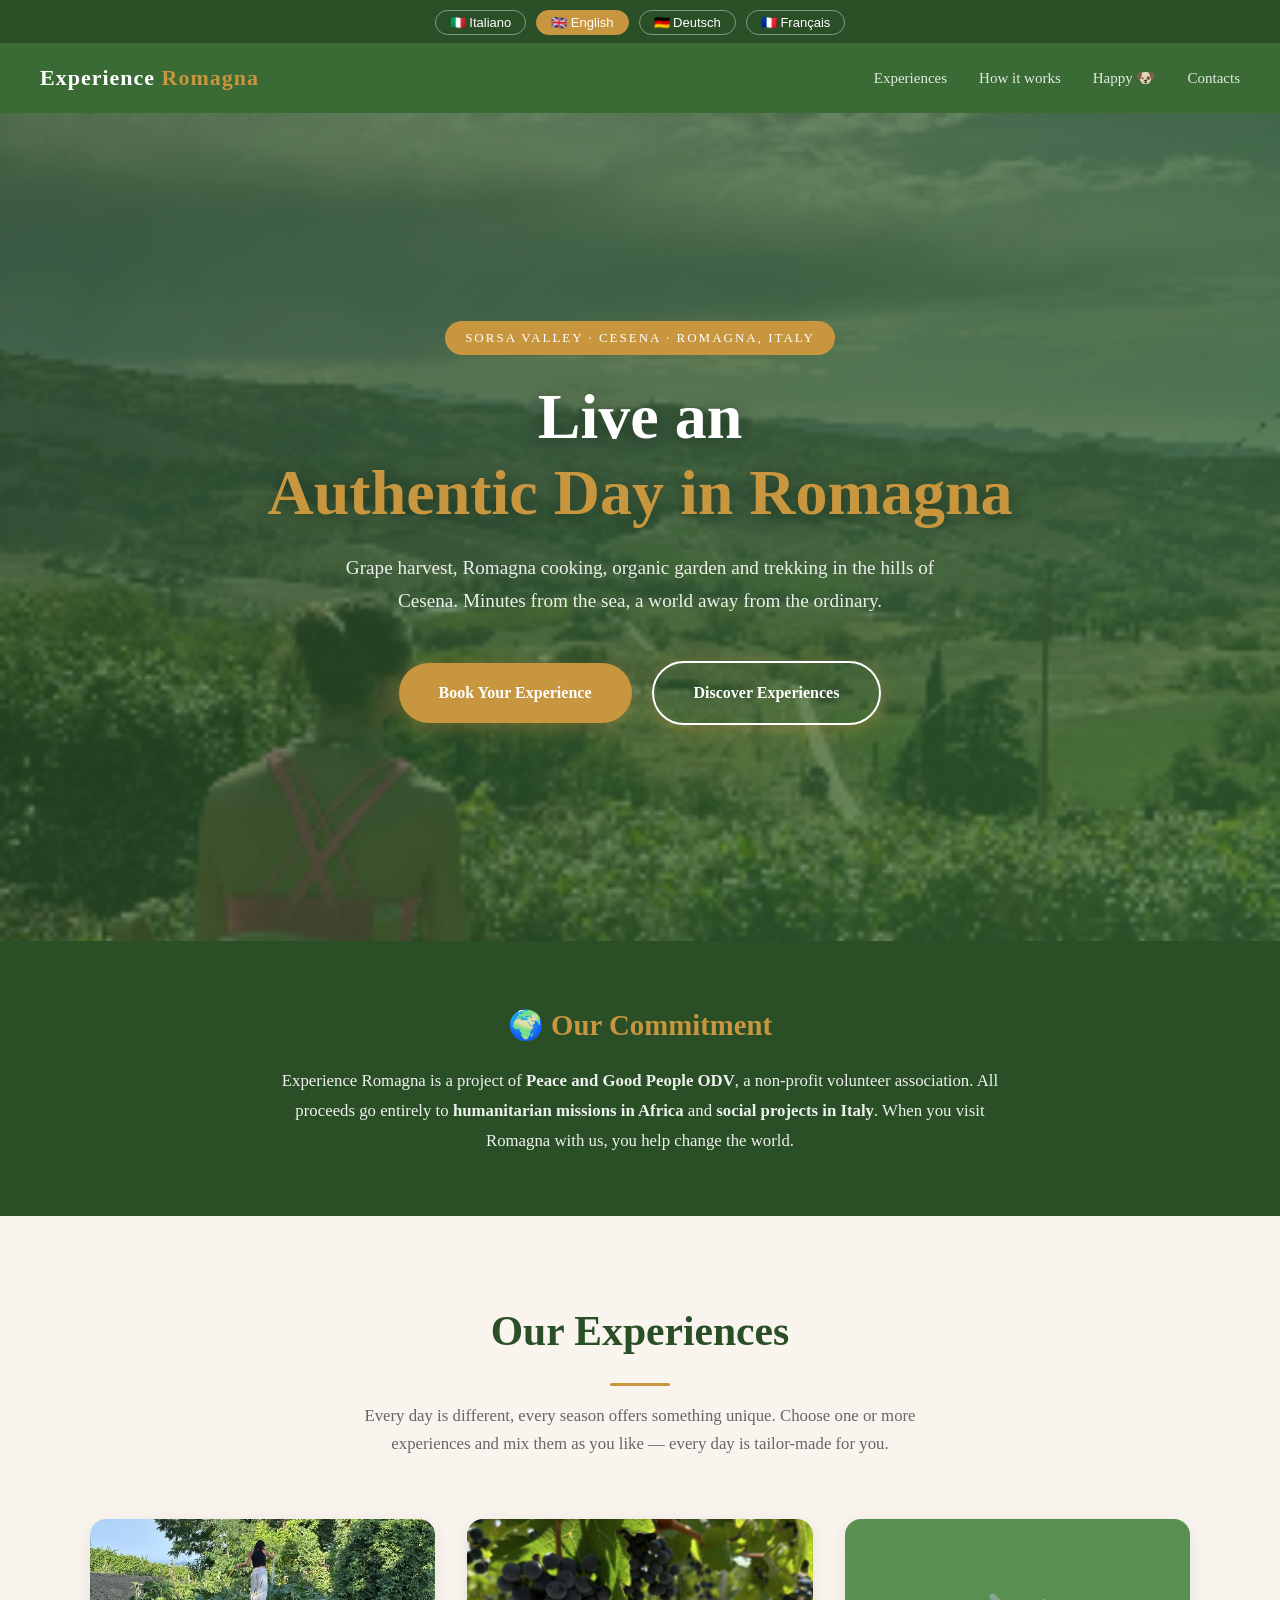
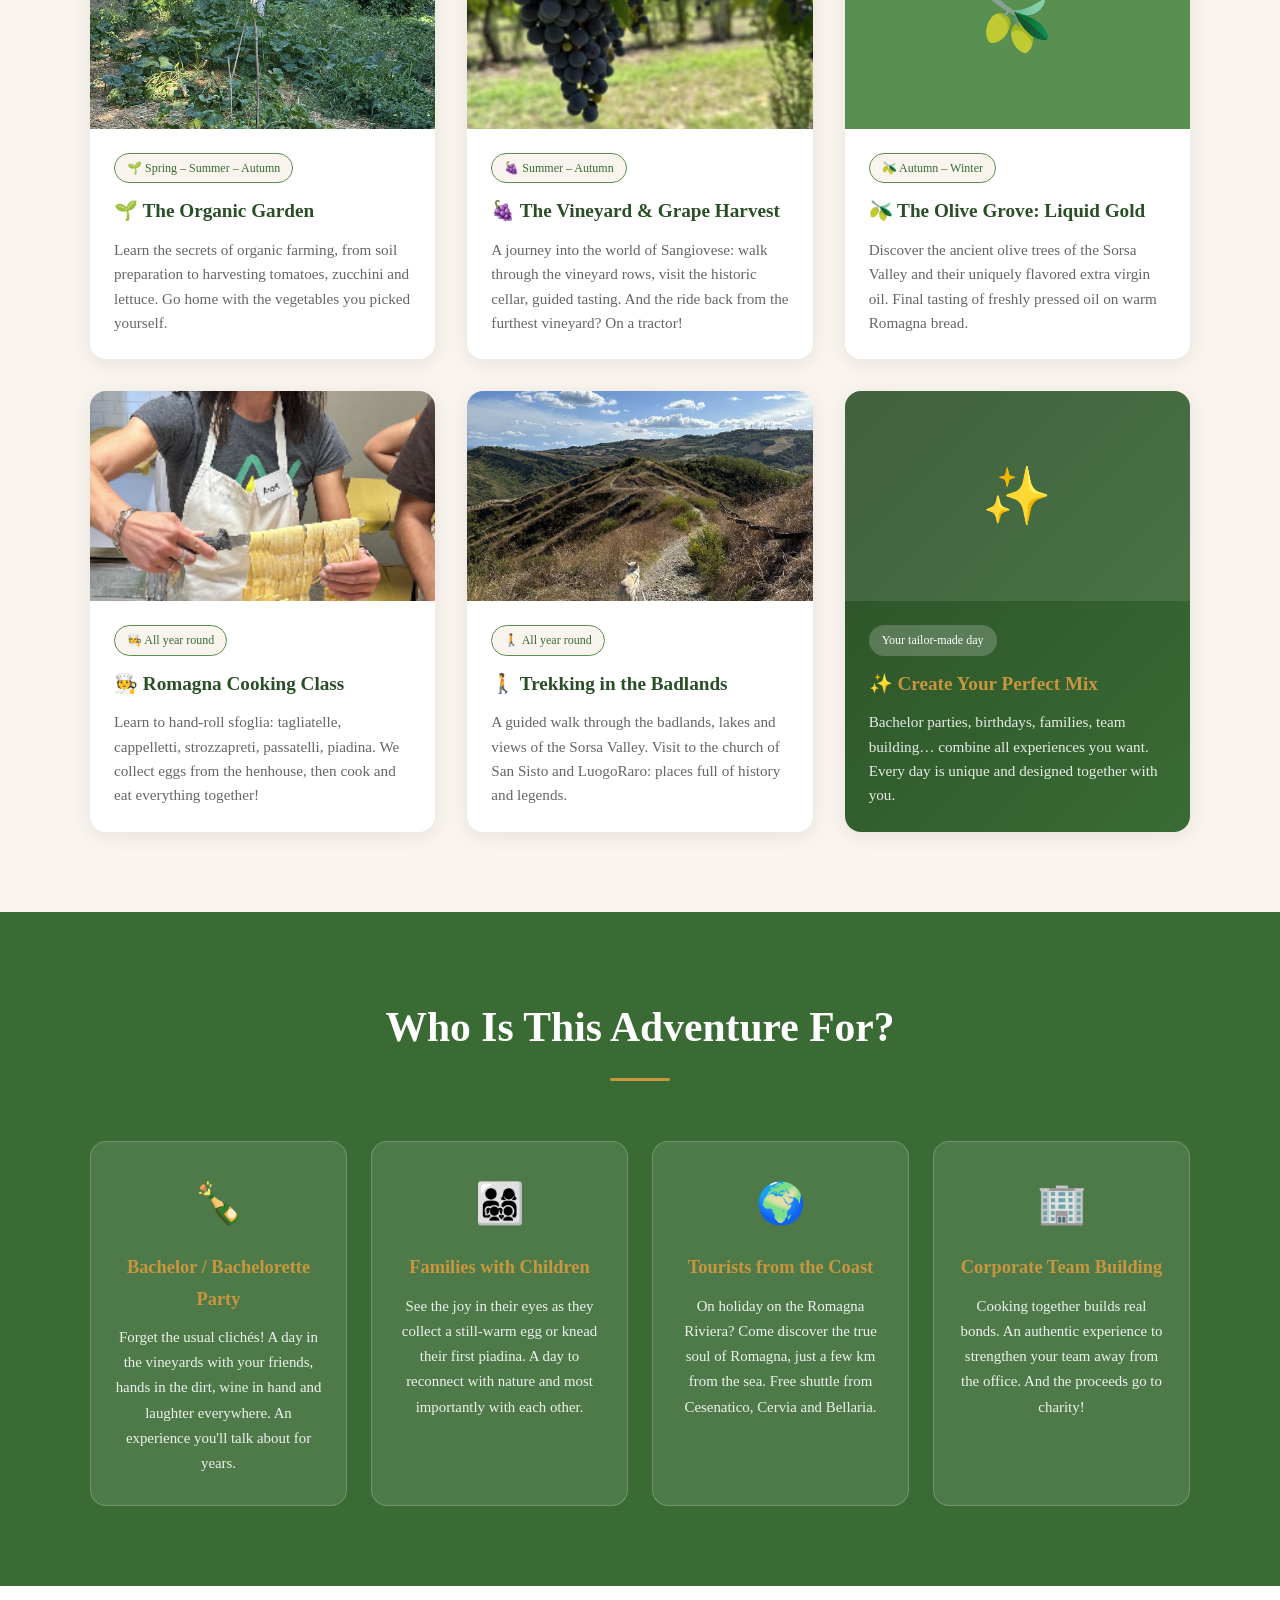
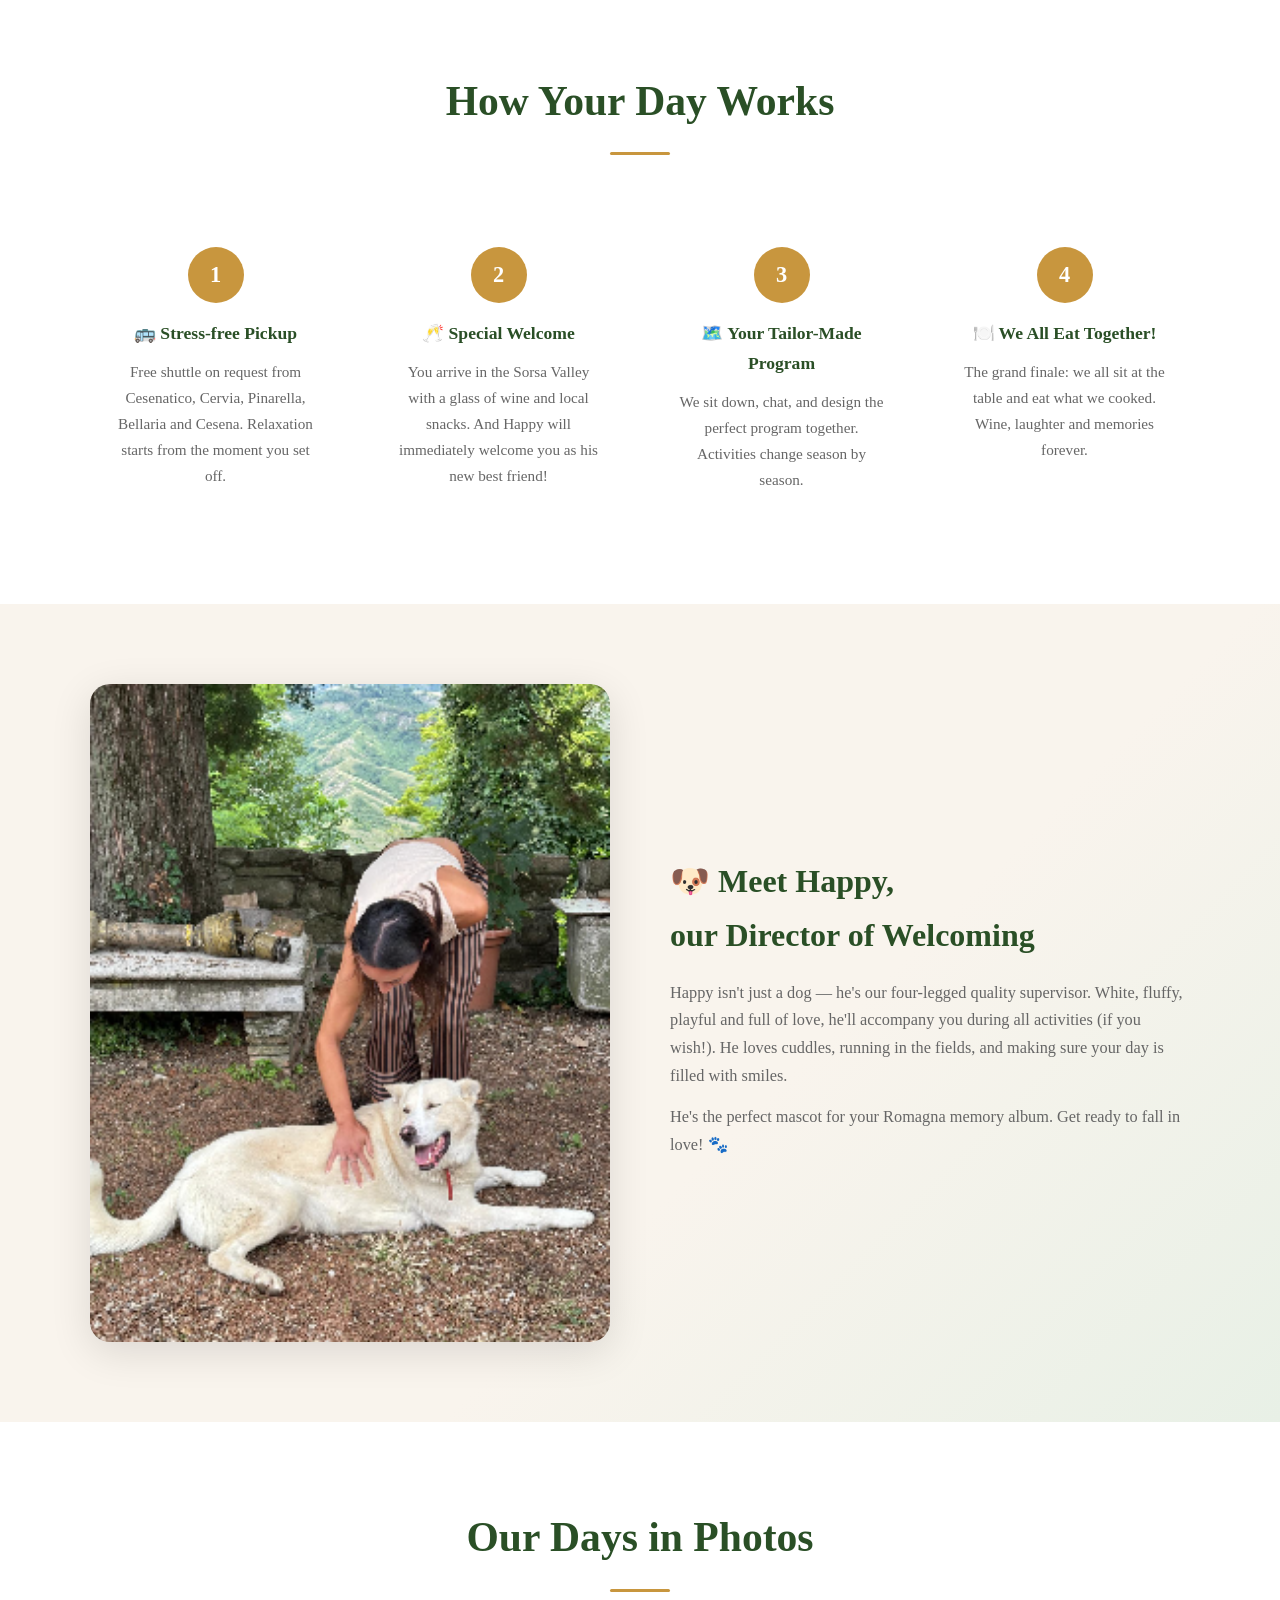
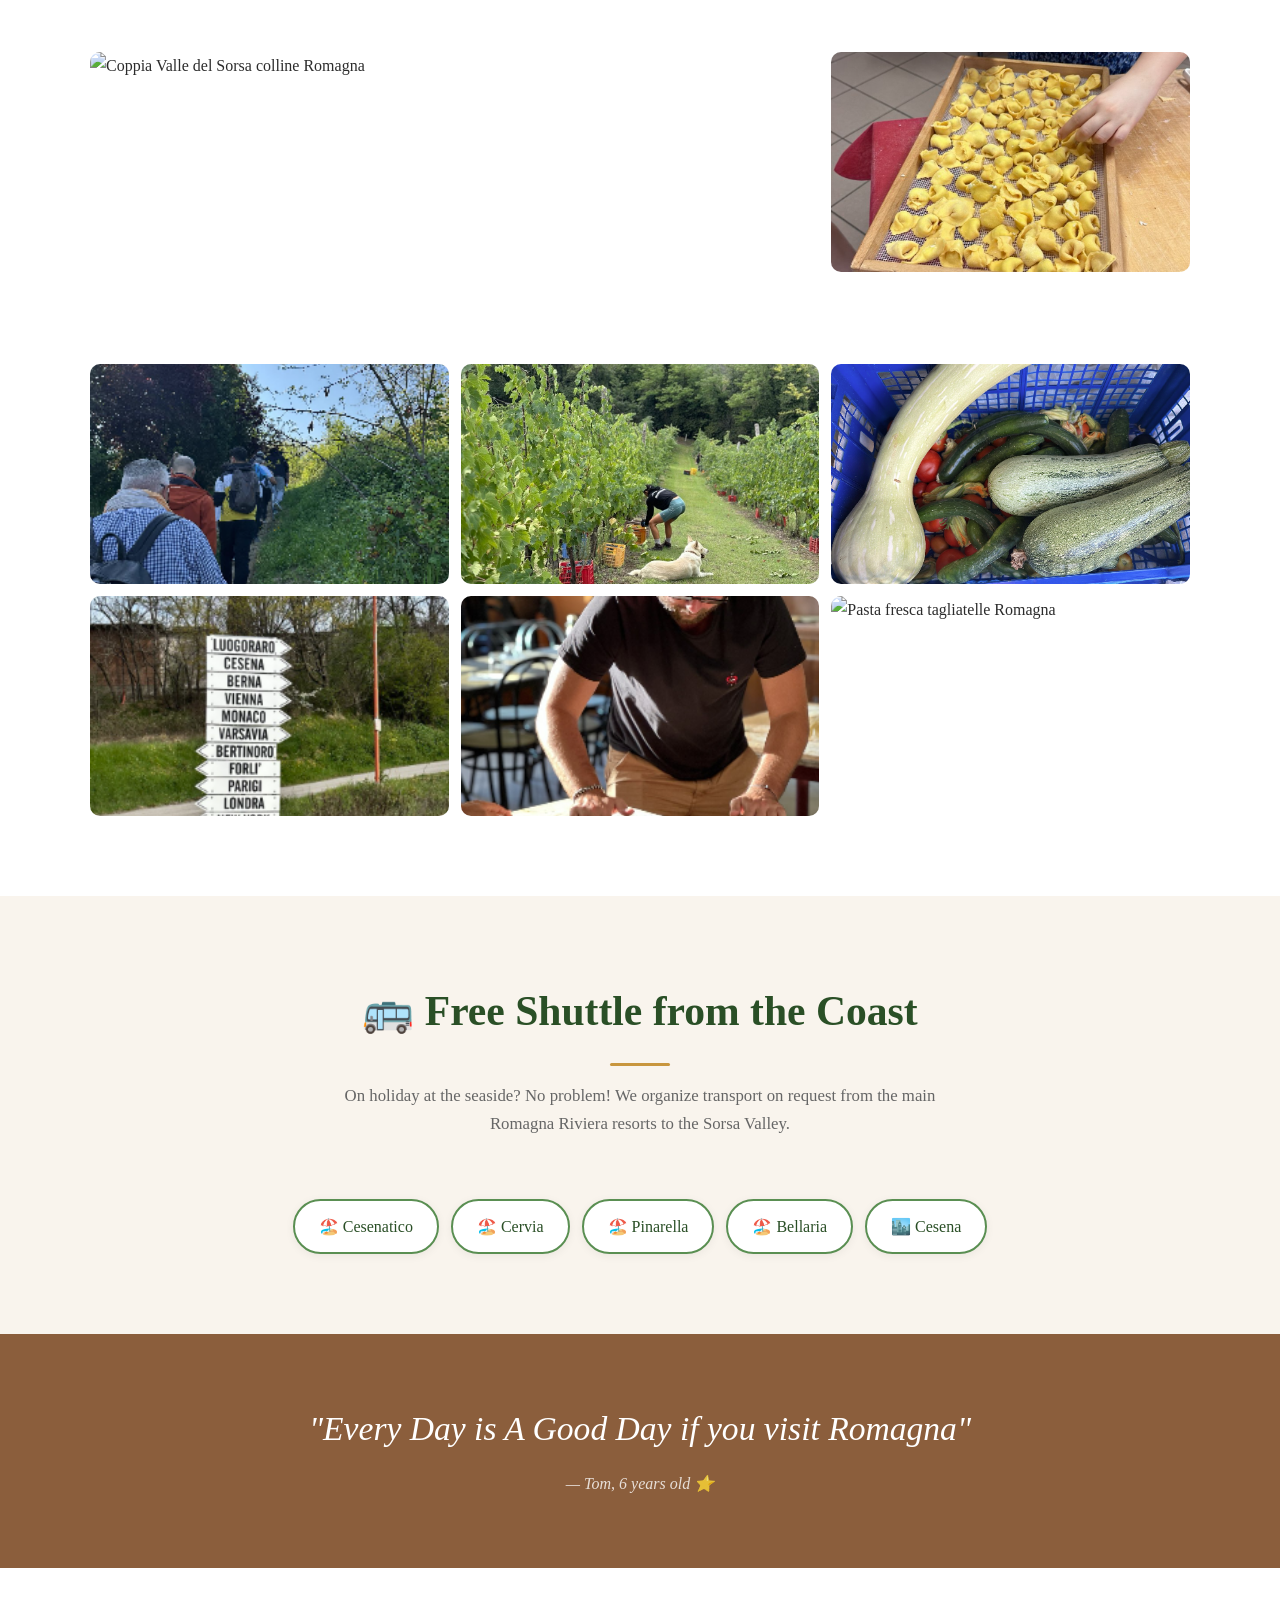
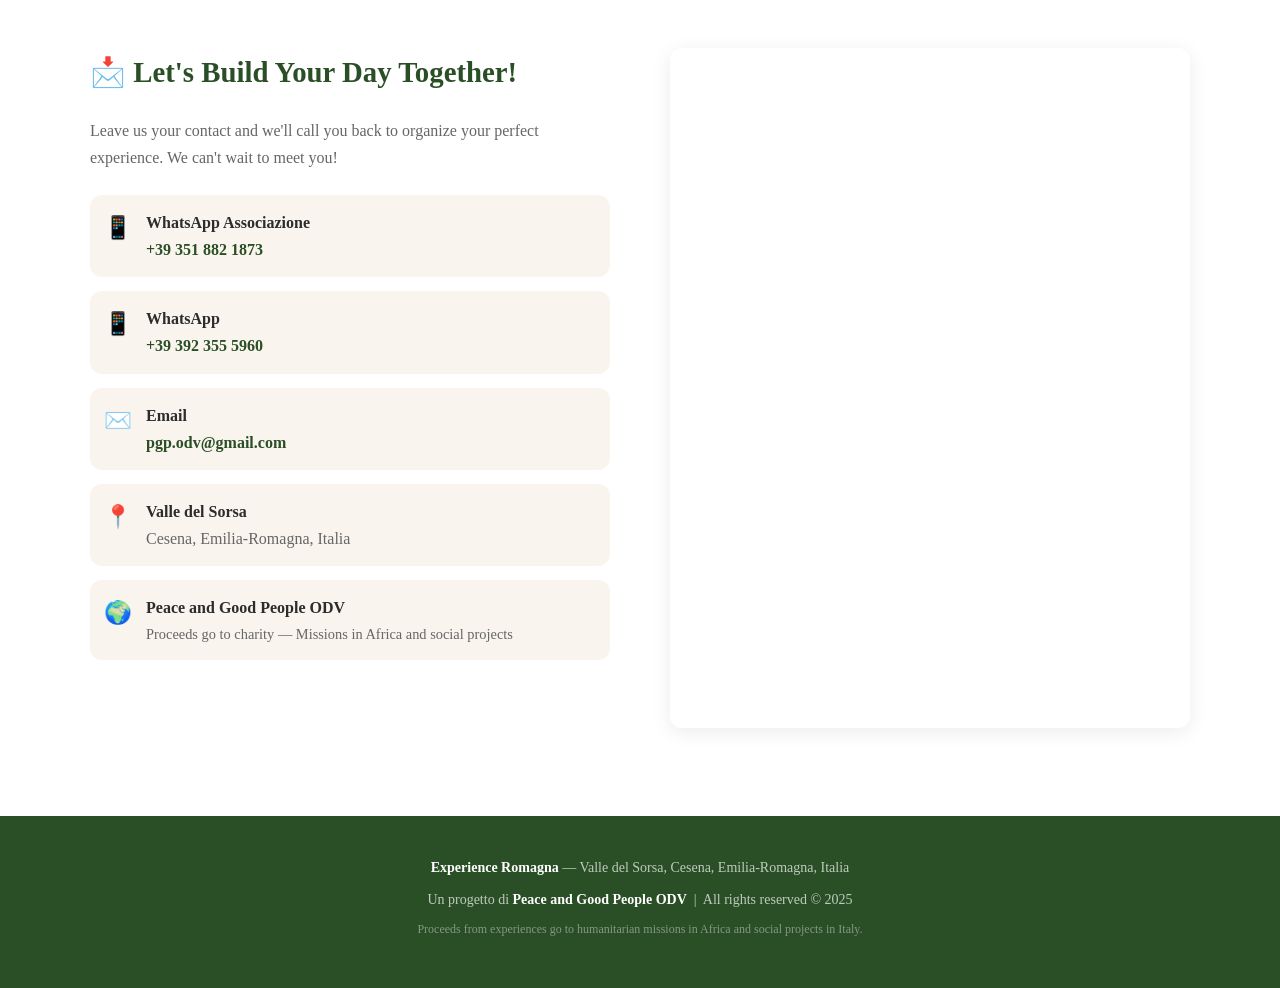
==== index.html @ c6648b40 "Create index.html" ====
<!DOCTYPE html>
<html lang="it">
<head>
<meta charset="UTF-8">
<meta name="viewport" content="width=device-width, initial-scale=1.0">
<title>Experience Romagna – Esperienze Autentiche nella Valle del Sorsa, Cesena</title>
<meta name="description" content="Vivi un giorno autentico in Romagna: vendemmia, orto biologico, cucina tradizionale, trekking e olio d'oliva nella Valle del Sorsa. A due passi dal mare. Progetto benefico Peace and Good People ODV.">
<meta name="keywords" content="esperienze Romagna, agriturismo Cesena, cooking class Romagna, vendemmia Romagna, trekking Valle del Sorsa, cosa fare Romagna, turismo rurale Cesenatico, tagliatelle fatte a mano, olio extravergine Romagna, rural experiences Italy, Romagna countryside, cosa fare vicino Cesenatico">
<meta name="author" content="Experience Romagna – Peace and Good People ODV">
<meta name="robots" content="index, follow">
<link rel="canonical" href="https://www.experienceromagna.com/">
<meta property="og:title" content="Experience Romagna – Vivi un Giorno Autentico in Romagna">
<meta property="og:description" content="Vendemmia, cucina, orto biologico e trekking nella Valle del Sorsa. Un progetto benefico a due passi dal mare di Romagna.">
<meta property="og:type" content="website">
<meta property="og:url" content="https://www.experienceromagna.com/">
<meta property="og:image" content="https://www.experienceromagna.com/images/hero-colline.png">
<meta property="og:locale" content="it_IT">
<meta property="og:locale:alternate" content="en_GB">
<meta property="og:locale:alternate" content="de_DE">
<meta property="og:locale:alternate" content="fr_FR">
<link rel="alternate" hreflang="it" href="https://www.experienceromagna.com/">
<link rel="alternate" hreflang="en" href="https://www.experienceromagna.com/?lang=en">
<link rel="alternate" hreflang="de" href="https://www.experienceromagna.com/?lang=de">
<link rel="alternate" hreflang="fr" href="https://www.experienceromagna.com/?lang=fr">
<link rel="alternate" hreflang="x-default" href="https://www.experienceromagna.com/">
<script type="application/ld+json">
{
  "@context": "https://schema.org",
  "@type": "TouristAttraction",
  "name": "Experience Romagna",
  "description": "Esperienze rurali autentiche nella Valle del Sorsa: vendemmia, cucina romagnola, orto biologico, trekking e molto altro.",
  "url": "https://www.experienceromagna.com",
  "telephone": "+393518821873",
  "email": "pgp.odv@gmail.com",
  "address": {
    "@type": "PostalAddress",
    "addressLocality": "Valle del Sorsa",
    "addressRegion": "Emilia-Romagna",
    "addressCountry": "IT"
  },
  "priceRange": "€€",
  "image": "https://www.experienceromagna.com/images/hero-colline.png"
}
</script>
<style>
:root {
  --green: #3a6b35;
  --green-light: #5a8f52;
  --green-dark: #2a4f26;
  --earth: #8b5e3c;
  --cream: #f9f4ed;
  --white: #ffffff;
  --text: #2c2c2c;
  --text-light: #666;
  --gold: #c8963e;
}
* { margin: 0; padding: 0; box-sizing: border-box; }
html { scroll-behavior: smooth; }
body { font-family: Georgia, serif; color: var(--text); background: var(--cream); line-height: 1.7; }

/* LANG BAR */
.lang-bar { background: var(--green-dark); text-align: center; padding: 8px; position: sticky; top: 0; z-index: 1000; }
.lang-bar button { background: none; border: 1px solid rgba(255,255,255,0.4); color: white; padding: 4px 14px; margin: 0 3px; border-radius: 20px; cursor: pointer; font-size: 13px; transition: all 0.2s; }
.lang-bar button.active, .lang-bar button:hover { background: var(--gold); border-color: var(--gold); }

/* NAV */
nav { background: var(--green); padding: 16px 40px; display: flex; justify-content: space-between; align-items: center; box-shadow: 0 2px 10px rgba(0,0,0,0.2); }
.nav-logo { color: white; font-size: 22px; font-weight: bold; text-decoration: none; letter-spacing: 1px; }
.nav-logo span { color: var(--gold); }
.nav-links a { color: rgba(255,255,255,0.85); text-decoration: none; margin-left: 28px; font-size: 15px; transition: color 0.2s; }
.nav-links a:hover { color: var(--gold); }

/* HERO */
.hero { min-height: 92vh; background: linear-gradient(135deg, var(--green-dark), var(--green)); display: flex; align-items: center; justify-content: center; text-align: center; padding: 60px 20px; position: relative; overflow: hidden; }
.hero-bg { position: absolute; inset: 0; background-image: url('images/hero-colline.png'); background-size: cover; background-position: center; opacity: 0.3; }
.hero-content { position: relative; z-index: 1; max-width: 800px; }
.hero-badge { display: inline-block; background: var(--gold); color: white; padding: 6px 20px; border-radius: 30px; font-size: 13px; letter-spacing: 2px; text-transform: uppercase; margin-bottom: 24px; }
.hero h1 { font-size: clamp(2.4rem, 6vw, 4rem); color: white; line-height: 1.2; margin-bottom: 20px; text-shadow: 0 2px 20px rgba(0,0,0,0.4); }
.hero h1 em { color: var(--gold); font-style: normal; }
.hero p { font-size: clamp(1rem, 2.5vw, 1.2rem); color: rgba(255,255,255,0.9); margin-bottom: 36px; max-width: 620px; margin-left: auto; margin-right: auto; }
.btn { display: inline-block; background: var(--gold); color: white; padding: 16px 40px; border-radius: 50px; text-decoration: none; font-size: 16px; font-weight: bold; transition: all 0.3s; box-shadow: 0 4px 20px rgba(200,150,62,0.4); margin: 8px; cursor: pointer; border: none; }
.btn:hover { background: var(--earth); transform: translateY(-2px); }
.btn-outline { background: transparent; border: 2px solid white; color: white; }
.btn-outline:hover { background: white; color: var(--green-dark); }

/* SECTIONS */
section { padding: 80px 20px; }
.container { max-width: 1100px; margin: 0 auto; }
.section-title { text-align: center; margin-bottom: 60px; }
.section-title h2 { font-size: clamp(1.8rem, 4vw, 2.6rem); color: var(--green-dark); margin-bottom: 12px; }
.section-title p { font-size: 1.05rem; color: var(--text-light); max-width: 600px; margin: 0 auto; }
.divider { width: 60px; height: 3px; background: var(--gold); margin: 16px auto; border-radius: 3px; }

/* MISSION */
.mission { background: var(--green-dark); color: white; text-align: center; padding: 60px 20px; }
.mission h2 { font-size: 1.8rem; margin-bottom: 16px; color: var(--gold); }
.mission p { max-width: 720px; margin: 0 auto; font-size: 1.05rem; opacity: 0.92; line-height: 1.8; }

/* EXPERIENCE CARDS */
.experiences-grid { display: grid; grid-template-columns: repeat(auto-fit, minmax(300px, 1fr)); gap: 32px; }
.exp-card { background: white; border-radius: 16px; overflow: hidden; box-shadow: 0 4px 20px rgba(0,0,0,0.08); transition: transform 0.3s, box-shadow 0.3s; }
.exp-card:hover { transform: translateY(-6px); box-shadow: 0 12px 35px rgba(0,0,0,0.15); }
.exp-card-img { height: 210px; overflow: hidden; display: flex; align-items: center; justify-content: center; background: var(--green-light); font-size: 3rem; }
.exp-card-img img { width: 100%; height: 100%; object-fit: cover; }
.exp-card-body { padding: 24px; }
.exp-card-body h3 { font-size: 1.2rem; color: var(--green-dark); margin-bottom: 10px; }
.exp-card-body p { color: var(--text-light); font-size: 0.95rem; line-height: 1.6; }
.exp-tag { display: inline-block; background: var(--cream); color: var(--green); padding: 4px 12px; border-radius: 20px; font-size: 12px; margin-bottom: 12px; border: 1px solid var(--green-light); }

/* STEPS */
.steps { background: white; }
.steps-grid { display: grid; grid-template-columns: repeat(auto-fit, minmax(220px, 1fr)); gap: 32px; }
.step { text-align: center; padding: 32px 20px; }
.step-number { width: 56px; height: 56px; background: var(--gold); color: white; border-radius: 50%; display: flex; align-items: center; justify-content: center; font-size: 1.4rem; font-weight: bold; margin: 0 auto 16px; }
.step h3 { font-size: 1.1rem; color: var(--green-dark); margin-bottom: 10px; }
.step p { color: var(--text-light); font-size: 0.95rem; }

/* HAPPY */
.happy-section { background: linear-gradient(135deg, var(--cream) 60%, #e8f0e6); }
.happy-inner { display: grid; grid-template-columns: 1fr 1fr; gap: 60px; align-items: center; }
.happy-inner img { border-radius: 20px; width: 100%; box-shadow: 0 10px 40px rgba(0,0,0,0.12); }
.happy-text h2 { font-size: 2rem; color: var(--green-dark); margin-bottom: 16px; }
.happy-text p { color: var(--text-light); margin-bottom: 14px; font-size: 1.02rem; }

/* GALLERY */
.gallery-grid { display: grid; grid-template-columns: repeat(3, 1fr); gap: 12px; }
.gallery-grid img { width: 100%; height: 220px; object-fit: cover; border-radius: 10px; transition: transform 0.3s; cursor: pointer; }
.gallery-grid img:hover { transform: scale(1.03); }
.gallery-grid img:first-child { grid-column: span 2; height: 300px; }

/* TARGETS */
.targets { background: var(--green); color: white; }
.targets .section-title h2 { color: white; }
.targets .section-title p { color: rgba(255,255,255,0.8); }
.targets-grid { display: grid; grid-template-columns: repeat(auto-fit, minmax(240px, 1fr)); gap: 24px; }
.target-card { background: rgba(255,255,255,0.1); border: 1px solid rgba(255,255,255,0.2); border-radius: 16px; padding: 28px 22px; text-align: center; transition: background 0.3s; }
.target-card:hover { background: rgba(255,255,255,0.18); }
.target-card .icon { font-size: 2.5rem; margin-bottom: 14px; }
.target-card h3 { font-size: 1.15rem; margin-bottom: 10px; color: var(--gold); }
.target-card p { font-size: 0.93rem; opacity: 0.9; }

/* TRANSPORT */
.transport { background: var(--cream); text-align: center; }
.transport-badges { display: flex; flex-wrap: wrap; justify-content: center; gap: 12px; margin-top: 20px; }
.transport-badge { display: inline-flex; align-items: center; gap: 10px; background: white; border: 2px solid var(--green-light); border-radius: 50px; padding: 12px 24px; font-size: 1rem; color: var(--green-dark); box-shadow: 0 2px 10px rgba(0,0,0,0.06); }

/* QUOTE */
.quote-section { background: var(--earth); color: white; text-align: center; padding: 70px 20px; }
.quote-section blockquote { font-size: clamp(1.4rem, 3vw, 2.1rem); font-style: italic; max-width: 700px; margin: 0 auto 16px; line-height: 1.5; }
.quote-section cite { opacity: 0.8; font-size: 1rem; }

/* CONTACT */
.contact { background: white; }
.contact-grid { display: grid; grid-template-columns: 1fr 1fr; gap: 60px; align-items: start; }
.contact-info h2 { font-size: 1.8rem; color: var(--green-dark); margin-bottom: 20px; }
.contact-info p { color: var(--text-light); margin-bottom: 24px; }
.contact-item { display: flex; align-items: flex-start; gap: 14px; margin-bottom: 14px; padding: 14px; background: var(--cream); border-radius: 12px; }
.contact-item .icon { font-size: 1.4rem; flex-shrink: 0; }
.contact-item a { color: var(--green-dark); text-decoration: none; font-weight: bold; }
.contact-item a:hover { color: var(--gold); }
.form-wrapper iframe { width: 100%; min-height: 680px; border: none; border-radius: 12px; box-shadow: 0 4px 20px rgba(0,0,0,0.08); }

/* FOOTER */
footer { background: var(--green-dark); color: rgba(255,255,255,0.7); text-align: center; padding: 40px 20px; font-size: 14px; }
footer a { color: var(--gold); text-decoration: none; }
footer strong { color: white; }
footer p { margin-bottom: 8px; }

/* LANG */
[data-lang] { display: none; }
[data-lang].active { display: block; }
.il { display: none; }
.il.active { display: inline; }

/* RESPONSIVE */
@media (max-width: 768px) {
  nav { padding: 14px 20px; }
  .nav-links { display: none; }
  .happy-inner { grid-template-columns: 1fr; }
  .contact-grid { grid-template-columns: 1fr; }
  .gallery-grid { grid-template-columns: 1fr 1fr; }
  .gallery-grid img:first-child { grid-column: span 2; }
}
@media (max-width: 480px) {
  .gallery-grid { grid-template-columns: 1fr; }
  .gallery-grid img:first-child { grid-column: span 1; height: 220px; }
}
</style>
</head>
<body>

<!-- LANGUAGE BAR -->
<div class="lang-bar">
  <button onclick="setLang('it')" id="btn-it" class="active">🇮🇹 Italiano</button>
  <button onclick="setLang('en')" id="btn-en">🇬🇧 English</button>
  <button onclick="setLang('de')" id="btn-de">🇩🇪 Deutsch</button>
  <button onclick="setLang('fr')" id="btn-fr">🇫🇷 Français</button>
</div>

<!-- NAV -->
<nav>
  <a href="#" class="nav-logo">Experience <span>Romagna</span></a>
  <div class="nav-links" id="navlinks">
    <a href="#esperienze">Esperienze</a>
    <a href="#come-funziona">Come funziona</a>
    <a href="#happy">Happy 🐶</a>
    <a href="#contatti">Contatti</a>
  </div>
</nav>

<!-- HERO -->
<section class="hero">
  <div class="hero-bg"></div>
  <div class="hero-content">
    <div class="hero-badge">
      <span class="il active" data-li="it">Valle del Sorsa · Cesena · Romagna</span>
      <span class="il" data-li="en">Sorsa Valley · Cesena · Romagna, Italy</span>
      <span class="il" data-li="de">Sorsa-Tal · Cesena · Romagna, Italien</span>
      <span class="il" data-li="fr">Vallée du Sorsa · Cesena · Romagne, Italie</span>
    </div>
    <h1 data-lang="it" class="active">Vivi un Giorno<br><em>Autentico in Romagna</em></h1>
    <h1 data-lang="en">Live an<br><em>Authentic Day in Romagna</em></h1>
    <h1 data-lang="de">Erlebe einen<br><em>Authentischen Tag in der Romagna</em></h1>
    <h1 data-lang="fr">Vivez une<br><em>Journée Authentique en Romagne</em></h1>
    <p data-lang="it" class="active">Vendemmia, cucina romagnola, orto biologico e trekking tra le colline di Cesena. A due passi dal mare, a un'esperienza di distanza dal resto del mondo.</p>
    <p data-lang="en">Grape harvest, Romagna cooking, organic garden and trekking in the hills of Cesena. Minutes from the sea, a world away from the ordinary.</p>
    <p data-lang="de">Weinlese, Romagna-Küche, Bio-Garten und Wandern in den Hügeln von Cesena. Minuten vom Meer — eine Welt weit weg vom Alltag.</p>
    <p data-lang="fr">Vendange, cuisine de Romagne, jardin bio et randonnée dans les collines de Cesena. À deux pas de la mer, à une expérience du monde ordinaire.</p>
    <div>
      <a href="#contatti" class="btn" id="cta1">Prenota la tua Esperienza</a>
      <a href="#esperienze" class="btn btn-outline" id="cta2">Scopri le Esperienze</a>
    </div>
  </div>
</section>

<!-- MISSION -->
<div class="mission">
  <h2>🌍 <span class="il active" data-li="it">Il nostro impegno</span><span class="il" data-li="en">Our Commitment</span><span class="il" data-li="de">Unser Engagement</span><span class="il" data-li="fr">Notre Engagement</span></h2>
  <p data-lang="it" class="active">Experience Romagna è un progetto di <strong>Peace and Good People ODV</strong>, un'associazione di volontariato senza scopo di lucro. Il ricavato delle esperienze è interamente destinato a <strong>missioni umanitarie in Africa</strong> e a <strong>progetti sociali in Italia</strong>. Quando visiti la Romagna con noi, contribuisci a cambiare il mondo.</p>
  <p data-lang="en">Experience Romagna is a project of <strong>Peace and Good People ODV</strong>, a non-profit volunteer association. All proceeds go entirely to <strong>humanitarian missions in Africa</strong> and <strong>social projects in Italy</strong>. When you visit Romagna with us, you help change the world.</p>
  <p data-lang="de">Experience Romagna ist ein Projekt von <strong>Peace and Good People ODV</strong>, einem gemeinnützigen Freiwilligenverein. Alle Einnahmen fließen vollständig in <strong>humanitäre Missionen in Afrika</strong> und <strong>soziale Projekte in Italien</strong>. Wenn Sie die Romagna mit uns besuchen, helfen Sie, die Welt zu verändern.</p>
  <p data-lang="fr">Experience Romagna est un projet de <strong>Peace and Good People ODV</strong>, une association bénévole à but non lucratif. Toutes les recettes vont entièrement aux <strong>missions humanitaires en Afrique</strong> et aux <strong>projets sociaux en Italie</strong>. En visitant la Romagne avec nous, vous contribuez à changer le monde.</p>
</div>

<!-- EXPERIENCES -->
<section id="esperienze" style="background: var(--cream);">
  <div class="container">
    <div class="section-title">
      <h2 data-lang="it" class="active">Le Nostre Esperienze</h2>
      <h2 data-lang="en">Our Experiences</h2>
      <h2 data-lang="de">Unsere Erlebnisse</h2>
      <h2 data-lang="fr">Nos Expériences</h2>
      <div class="divider"></div>
      <p data-lang="it" class="active">Ogni giornata è diversa, ogni stagione offre qualcosa di unico. Scegli una o più esperienze e combinale come vuoi — ogni giorno è progettato su misura per te.</p>
      <p data-lang="en">Every day is different, every season offers something unique. Choose one or more experiences and mix them as you like — every day is tailor-made for you.</p>
      <p data-lang="de">Jeder Tag ist anders, jede Jahreszeit bietet etwas Einzigartiges. Wählen Sie ein oder mehrere Erlebnisse und kombinieren Sie sie nach Belieben.</p>
      <p data-lang="fr">Chaque jour est différent, chaque saison offre quelque chose d'unique. Choisissez une ou plusieurs expériences et combinez-les comme vous le souhaitez.</p>
    </div>
    <div class="experiences-grid">

      <article class="exp-card">
        <div class="exp-card-img"><img src="images/orto.png" alt="Orto biologico Valle del Sorsa Romagna" loading="lazy"></div>
        <div class="exp-card-body">
          <span class="exp-tag">🌱 <span class="il active" data-li="it">Primavera – Estate – Autunno</span><span class="il" data-li="en">Spring – Summer – Autumn</span><span class="il" data-li="de">Frühling – Sommer – Herbst</span><span class="il" data-li="fr">Printemps – Été – Automne</span></span>
          <h3 data-lang="it" class="active">🌱 L'Orto Biologico</h3>
          <h3 data-lang="en">🌱 The Organic Garden</h3>
          <h3 data-lang="de">🌱 Der Bio-Garten</h3>
          <h3 data-lang="fr">🌱 Le Jardin Biologique</h3>
          <p data-lang="it" class="active">Impara i segreti della coltivazione biologica, dalla preparazione del terreno alla raccolta di pomodori, zucchine e lattuga. Torni a casa con le verdure che hai raccolto tu stesso.</p>
          <p data-lang="en">Learn the secrets of organic farming, from soil preparation to harvesting tomatoes, zucchini and lettuce. Go home with the vegetables you picked yourself.</p>
          <p data-lang="de">Lernen Sie die Geheimnisse des Bio-Anbaus — von der Bodenvorbereitung bis zur Ernte von Tomaten, Zucchini und Salat. Gehen Sie mit dem selbst gepflückten Gemüse nach Hause.</p>
          <p data-lang="fr">Apprenez les secrets de l'agriculture biologique, de la préparation du sol à la récolte des tomates, courgettes et laitue. Rentrez avec les légumes que vous avez cueillis vous-même.</p>
        </div>
      </article>

      <article class="exp-card">
        <div class="exp-card-img"><img src="images/vigneto.png" alt="Vendemmia vigneto Sangiovese Romagna" loading="lazy"></div>
        <div class="exp-card-body">
          <span class="exp-tag">🍇 <span class="il active" data-li="it">Estate – Autunno</span><span class="il" data-li="en">Summer – Autumn</span><span class="il" data-li="de">Sommer – Herbst</span><span class="il" data-li="fr">Été – Automne</span></span>
          <h3 data-lang="it" class="active">🍇 Il Vigneto e la Vendemmia</h3>
          <h3 data-lang="en">🍇 The Vineyard & Grape Harvest</h3>
          <h3 data-lang="de">🍇 Weinberg & Weinlese</h3>
          <h3 data-lang="fr">🍇 Le Vignoble et les Vendanges</h3>
          <p data-lang="it" class="active">Un viaggio nel mondo del Sangiovese: passeggiata tra i filari, visita alla cantina storica, degustazione guidata. E il ritorno dal vigneto più lontano? In trattore!</p>
          <p data-lang="en">A journey into the world of Sangiovese: walk through the vineyard rows, visit the historic cellar, guided tasting. And the ride back from the furthest vineyard? On a tractor!</p>
          <p data-lang="de">Eine Reise in die Welt des Sangiovese: Spaziergang durch die Weinreihen, Besuch des historischen Kellers, Weinverkostung. Und die Rückfahrt? Mit dem Traktor!</p>
          <p data-lang="fr">Un voyage dans le monde du Sangiovese : balade entre les vignes, visite de la cave, dégustation guidée. Et le retour du vignoble le plus éloigné ? En tracteur !</p>
        </div>
      </article>

      <article class="exp-card">
        <div class="exp-card-img" style="font-size:3.5rem;">🫒</div>
        <div class="exp-card-body">
          <span class="exp-tag">🫒 <span class="il active" data-li="it">Autunno – Inverno</span><span class="il" data-li="en">Autumn – Winter</span><span class="il" data-li="de">Herbst – Winter</span><span class="il" data-li="fr">Automne – Hiver</span></span>
          <h3 data-lang="it" class="active">🫒 L'Oliveto: l'Oro Liquido</h3>
          <h3 data-lang="en">🫒 The Olive Grove: Liquid Gold</h3>
          <h3 data-lang="de">🫒 Der Olivenhain: Flüssiges Gold</h3>
          <h3 data-lang="fr">🫒 L'Oliveraie : l'Or Liquide</h3>
          <p data-lang="it" class="active">Scopri gli ulivi secolari della Valle del Sorsa e il loro extravergine dal sapore unico. Degustazione finale con olio appena franto su pane caldo di Romagna.</p>
          <p data-lang="en">Discover the ancient olive trees of the Sorsa Valley and their uniquely flavored extra virgin oil. Final tasting of freshly pressed oil on warm Romagna bread.</p>
          <p data-lang="de">Entdecken Sie die alten Olivenbäume des Sorsa-Tals und ihr einzigartiges natives Olivenöl extra. Abschließende Verkostung auf warmem Romagna-Brot.</p>
          <p data-lang="fr">Découvrez les oliviers anciens de la Vallée du Sorsa et leur huile d'olive extra vierge au goût unique. Dégustation finale sur du pain chaud de Romagne.</p>
        </div>
      </article>

      <article class="exp-card">
        <div class="exp-card-img"><img src="images/cucina.png" alt="Cooking class pasta fresca tagliatelle cappelletti Romagna" loading="lazy"></div>
        <div class="exp-card-body">
          <span class="exp-tag">🧑‍🍳 <span class="il active" data-li="it">Tutto l'anno</span><span class="il" data-li="en">All year round</span><span class="il" data-li="de">Ganzjährig</span><span class="il" data-li="fr">Toute l'année</span></span>
          <h3 data-lang="it" class="active">🧑‍🍳 La Cucina Romagnola</h3>
          <h3 data-lang="en">🧑‍🍳 Romagna Cooking Class</h3>
          <h3 data-lang="de">🧑‍🍳 Romagna Kochkurs</h3>
          <h3 data-lang="fr">🧑‍🍳 Cours de Cuisine Romagnole</h3>
          <p data-lang="it" class="active">Impara a tirare la sfoglia a mano: tagliatelle, cappelletti, strozzapreti, passatelli, piadina e crescioni. Raccogliamo le uova dal pollaio, cuciniamo e mangiamo tutto insieme!</p>
          <p data-lang="en">Learn to hand-roll sfoglia: tagliatelle, cappelletti, strozzapreti, passatelli, piadina. We collect eggs from the henhouse, then cook and eat everything together!</p>
          <p data-lang="de">Lernen Sie, Sfoglia von Hand auszurollen: Tagliatelle, Cappelletti, Strozzapreti, Passatelli, Piadina. Wir sammeln Eier, kochen und essen dann alles zusammen!</p>
          <p data-lang="fr">Apprenez à étaler la sfoglia à la main : tagliatelles, cappelletti, strozzapreti, passatelli, piadina. On collecte les œufs, on cuisine et on mange tout ensemble !</p>
        </div>
      </article>

      <article class="exp-card">
        <div class="exp-card-img"><img src="images/trekking.png" alt="Trekking calanchi Valle del Sorsa Cesena panorama" loading="lazy"></div>
        <div class="exp-card-body">
          <span class="exp-tag">🚶 <span class="il active" data-li="it">Tutto l'anno</span><span class="il" data-li="en">All year round</span><span class="il" data-li="de">Ganzjährig</span><span class="il" data-li="fr">Toute l'année</span></span>
          <h3 data-lang="it" class="active">🚶 Trekking nei Calanchi</h3>
          <h3 data-lang="en">🚶 Trekking in the Badlands</h3>
          <h3 data-lang="de">🚶 Wandern in den Calanchi</h3>
          <h3 data-lang="fr">🚶 Randonnée dans les Calanchi</h3>
          <p data-lang="it" class="active">Una passeggiata guidata tra i calanchi, i laghi e i panorami della Valle del Sorsa. Visita alla chiesa di San Sisto e a LuogoRaro: luoghi carichi di storia e leggende.</p>
          <p data-lang="en">A guided walk through the badlands, lakes and views of the Sorsa Valley. Visit to the church of San Sisto and LuogoRaro: places full of history and legends.</p>
          <p data-lang="de">Ein geführter Spaziergang durch die Calanchi, Seen und Aussichten des Sorsa-Tals. Besuch der Kirche San Sisto und LuogoRaro: Orte voller Geschichte und Legenden.</p>
          <p data-lang="fr">Une promenade guidée à travers les calanchi, lacs et panoramas de la Vallée du Sorsa. Visite de l'église San Sisto et de LuogoRaro : lieux chargés d'histoire et de légendes.</p>
        </div>
      </article>

      <article class="exp-card" style="background: linear-gradient(135deg, var(--green-dark), var(--green)); color: white;">
        <div class="exp-card-img" style="background: rgba(255,255,255,0.1); font-size:3.5rem;">✨</div>
        <div class="exp-card-body">
          <span class="exp-tag" style="background:rgba(255,255,255,0.2); color:white; border-color:transparent;">
            <span class="il active" data-li="it">La tua giornata su misura</span>
            <span class="il" data-li="en">Your tailor-made day</span>
            <span class="il" data-li="de">Ihr maßgeschneiderter Tag</span>
            <span class="il" data-li="fr">Votre journée sur mesure</span>
          </span>
          <h3 style="color:var(--gold);" data-lang="it" class="active">✨ Crea il tuo Mix Perfetto</h3>
          <h3 style="color:var(--gold);" data-lang="en">✨ Create Your Perfect Mix</h3>
          <h3 style="color:var(--gold);" data-lang="de">✨ Erstelle deinen perfekten Mix</h3>
          <h3 style="color:var(--gold);" data-lang="fr">✨ Créez votre Mix Parfait</h3>
          <p style="color:rgba(255,255,255,0.88);" data-lang="it" class="active">Addio al celibato, compleanni, famiglie, team building… combina tutte le esperienze che vuoi. Ogni giornata è unica e progettata insieme a te.</p>
          <p style="color:rgba(255,255,255,0.88);" data-lang="en">Bachelor parties, birthdays, families, team building… combine all experiences you want. Every day is unique and designed together with you.</p>
          <p style="color:rgba(255,255,255,0.88);" data-lang="de">Junggesellenabschiede, Geburtstage, Familien, Teambuilding… kombinieren Sie alle Erlebnisse nach Wunsch. Jeder Tag ist einzigartig und wird gemeinsam mit Ihnen gestaltet.</p>
          <p style="color:rgba(255,255,255,0.88);" data-lang="fr">EVJF, anniversaires, familles, team building… combinez toutes les expériences souhaitées. Chaque journée est unique et conçue avec vous.</p>
        </div>
      </article>

    </div>
  </div>
</section>

<!-- TARGET GROUPS -->
<section class="targets">
  <div class="container">
    <div class="section-title">
      <h2 data-lang="it" class="active">Per Chi è questa Avventura?</h2>
      <h2 data-lang="en">Who Is This Adventure For?</h2>
      <h2 data-lang="de">Für wen ist dieses Abenteuer?</h2>
      <h2 data-lang="fr">Pour Qui est cette Aventure ?</h2>
      <div class="divider"></div>
    </div>
    <div class="targets-grid">
      <div class="target-card">
        <div class="icon">🍾</div>
        <h3 data-lang="it" class="active">Addio al Celibato/Nubilato</h3>
        <h3 data-lang="en">Bachelor / Bachelorette Party</h3>
        <h3 data-lang="de">Junggesellenabschied</h3>
        <h3 data-lang="fr">EVJF / EVG</h3>
        <p data-lang="it" class="active">Dimentica i soliti clichés! Un giorno tra i vigneti con i tuoi amici, mani nella terra, bicchiere di vino e risate. Un'esperienza che si racconta per anni.</p>
        <p data-lang="en">Forget the usual clichés! A day in the vineyards with your friends, hands in the dirt, wine in hand and laughter everywhere. An experience you'll talk about for years.</p>
        <p data-lang="de">Vergessen Sie die üblichen Klischees! Ein Tag in den Weinbergen mit Ihren Freunden, Hände im Dreck, Wein in der Hand und Gelächter überall.</p>
        <p data-lang="fr">Oubliez les clichés habituels ! Une journée dans les vignes avec vos amis, les mains dans la terre, le verre à la main et des rires partout.</p>
      </div>
      <div class="target-card">
        <div class="icon">👨‍👩‍👧‍👦</div>
        <h3 data-lang="it" class="active">Famiglie con Bambini</h3>
        <h3 data-lang="en">Families with Children</h3>
        <h3 data-lang="de">Familien mit Kindern</h3>
        <h3 data-lang="fr">Familles avec Enfants</h3>
        <p data-lang="it" class="active">Vedete la gioia nei loro occhi quando raccolgono un uovo ancora caldo o imparano a fare la piadina. Un giorno per ritrovare la natura e soprattutto ritrovarsi.</p>
        <p data-lang="en">See the joy in their eyes as they collect a still-warm egg or knead their first piadina. A day to reconnect with nature and most importantly with each other.</p>
        <p data-lang="de">Sehen Sie die Freude in ihren Augen, wenn sie ein noch warmes Ei sammeln oder ihre erste Piadina kneten. Ein Tag, um die Natur wiederzuentdecken.</p>
        <p data-lang="fr">Voyez la joie dans leurs yeux quand ils collectent un œuf encore chaud ou pétrissent leur première piadina. Une journée pour renouer avec la nature.</p>
      </div>
      <div class="target-card">
        <div class="icon">🌍</div>
        <h3 data-lang="it" class="active">Turisti dalla Costa</h3>
        <h3 data-lang="en">Tourists from the Coast</h3>
        <h3 data-lang="de">Touristen von der Küste</h3>
        <h3 data-lang="fr">Touristes de la Côte</h3>
        <p data-lang="it" class="active">Sei in vacanza sulla Riviera Romagnola? Vieni a scoprire la vera anima della Romagna, a pochi km dal mare. Shuttle gratuito da Cesenatico, Cervia e Bellaria.</p>
        <p data-lang="en">On holiday on the Romagna Riviera? Come discover the true soul of Romagna, just a few km from the sea. Free shuttle from Cesenatico, Cervia and Bellaria.</p>
        <p data-lang="de">Im Urlaub an der Romagna Riviera? Entdecken Sie die wahre Seele der Romagna, nur wenige km vom Meer. Kostenloser Shuttle von Cesenatico, Cervia und Bellaria.</p>
        <p data-lang="fr">En vacances sur la Riviera de Romagne ? Venez découvrir la vraie âme de la Romagne, à quelques km de la mer. Navette gratuite depuis Cesenatico, Cervia et Bellaria.</p>
      </div>
      <div class="target-card">
        <div class="icon">🏢</div>
        <h3 data-lang="it" class="active">Team Building Aziendale</h3>
        <h3 data-lang="en">Corporate Team Building</h3>
        <h3 data-lang="de">Firmen-Teambuilding</h3>
        <h3 data-lang="fr">Team Building d'Entreprise</h3>
        <p data-lang="it" class="active">Cucinare insieme crea legami veri. Un'esperienza autentica per rafforzare il team lontano dall'ufficio. E il ricavato va in beneficienza!</p>
        <p data-lang="en">Cooking together builds real bonds. An authentic experience to strengthen your team away from the office. And the proceeds go to charity!</p>
        <p data-lang="de">Gemeinsames Kochen schafft echte Bindungen. Ein authentisches Erlebnis für Ihr Team außerhalb des Büros. Und der Erlös geht an wohltätige Zwecke!</p>
        <p data-lang="fr">Cuisiner ensemble crée de vrais liens. Une expérience authentique pour renforcer votre équipe loin du bureau. Et les bénéfices vont à des œuvres caritatives !</p>
      </div>
    </div>
  </div>
</section>

<!-- HOW IT WORKS -->
<section class="steps" id="come-funziona">
  <div class="container">
    <div class="section-title">
      <h2 data-lang="it" class="active">Come Funziona la Tua Giornata</h2>
      <h2 data-lang="en">How Your Day Works</h2>
      <h2 data-lang="de">Wie Ihr Tag Abläuft</h2>
      <h2 data-lang="fr">Comment se Déroule Votre Journée</h2>
      <div class="divider"></div>
    </div>
    <div class="steps-grid">
      <div class="step">
        <div class="step-number">1</div>
        <h3 data-lang="it" class="active">🚌 Pickup senza stress</h3>
        <h3 data-lang="en">🚌 Stress-free Pickup</h3>
        <h3 data-lang="de">🚌 Stressfreie Abholung</h3>
        <h3 data-lang="fr">🚌 Prise en charge sans stress</h3>
        <p data-lang="it" class="active">Shuttle gratuito su richiesta da Cesenatico, Cervia, Pinarella, Bellaria e Cesena. Il relax inizia dal momento in cui parti.</p>
        <p data-lang="en">Free shuttle on request from Cesenatico, Cervia, Pinarella, Bellaria and Cesena. Relaxation starts from the moment you set off.</p>
        <p data-lang="de">Kostenloser Shuttle auf Anfrage von Cesenatico, Cervia, Pinarella, Bellaria und Cesena.</p>
        <p data-lang="fr">Navette gratuite sur demande depuis Cesenatico, Cervia, Pinarella, Bellaria et Cesena.</p>
      </div>
      <div class="step">
        <div class="step-number">2</div>
        <h3 data-lang="it" class="active">🥂 Accoglienza speciale</h3>
        <h3 data-lang="en">🥂 Special Welcome</h3>
        <h3 data-lang="de">🥂 Besonderer Empfang</h3>
        <h3 data-lang="fr">🥂 Accueil Spécial</h3>
        <p data-lang="it" class="active">Arrivi nella Valle del Sorsa con un bicchiere di vino e stuzzichini locali. E Happy ti accoglierà subito come il suo nuovo migliore amico!</p>
        <p data-lang="en">You arrive in the Sorsa Valley with a glass of wine and local snacks. And Happy will immediately welcome you as his new best friend!</p>
        <p data-lang="de">Sie kommen im Sorsa-Tal mit einem Glas Wein und lokalen Snacks an. Und Happy begrüßt Sie sofort als seinen neuen besten Freund!</p>
        <p data-lang="fr">Vous arrivez dans la Vallée du Sorsa avec un verre de vin et des amuse-bouches locaux. Et Happy vous accueillera comme son nouvel ami !</p>
      </div>
      <div class="step">
        <div class="step-number">3</div>
        <h3 data-lang="it" class="active">🗺️ Il tuo programma su misura</h3>
        <h3 data-lang="en">🗺️ Your Tailor-Made Program</h3>
        <h3 data-lang="de">🗺️ Ihr maßgeschneidertes Programm</h3>
        <h3 data-lang="fr">🗺️ Votre Programme sur Mesure</h3>
        <p data-lang="it" class="active">Ci sediamo, chiacchieriamo e progettiamo insieme il programma perfetto per te. Le attività cambiano stagione per stagione.</p>
        <p data-lang="en">We sit down, chat, and design the perfect program together. Activities change season by season.</p>
        <p data-lang="de">Wir setzen uns, plaudern und gestalten gemeinsam das perfekte Programm. Aktivitäten ändern sich von Jahreszeit zu Jahreszeit.</p>
        <p data-lang="fr">Nous nous asseyons, discutons et concevons ensemble le programme parfait. Les activités changent selon les saisons.</p>
      </div>
      <div class="step">
        <div class="step-number">4</div>
        <h3 data-lang="it" class="active">🍽️ Si mangia tutti insieme!</h3>
        <h3 data-lang="en">🍽️ We All Eat Together!</h3>
        <h3 data-lang="de">🍽️ Wir essen alle zusammen!</h3>
        <h3 data-lang="fr">🍽️ On mange tous ensemble !</h3>
        <p data-lang="it" class="active">Il gran finale: a tavola tutti insieme a mangiare quello che abbiamo cucinato. Vino, risate e ricordi per sempre.</p>
        <p data-lang="en">The grand finale: we all sit at the table and eat what we cooked. Wine, laughter and memories forever.</p>
        <p data-lang="de">Das große Finale: Wir sitzen alle am Tisch und essen, was wir gekocht haben. Wein, Gelächter und Erinnerungen für immer.</p>
        <p data-lang="fr">Le grand final : tous à table pour manger ce qu'on a cuisiné. Vin, rires et souvenirs pour toujours.</p>
      </div>
    </div>
  </div>
</section>

<!-- HAPPY -->
<section class="happy-section" id="happy">
  <div class="container">
    <div class="happy-inner">
      <img src="images/happy2.png" alt="Happy il cane mascotte di Experience Romagna Valle del Sorsa Cesena">
      <div class="happy-text">
        <h2 data-lang="it" class="active">🐶 Incontra Happy,<br>il nostro Direttore del Benvenuto</h2>
        <h2 data-lang="en">🐶 Meet Happy,<br>our Director of Welcoming</h2>
        <h2 data-lang="de">🐶 Triff Happy,<br>unseren Begrüßungsdirektor</h2>
        <h2 data-lang="fr">🐶 Rencontrez Happy,<br>notre Directeur de l'Accueil</h2>
        <p data-lang="it" class="active">Happy non è solo un cane — è il nostro supervisore della qualità a quattro zampe. Bianco, soffice, giocoso e pieno di amore, ti accompagnerà durante tutte le attività (se vuoi!). Ama le coccole, correre tra i campi e assicurarsi che la tua giornata sia piena di sorrisi.</p>
        <p data-lang="en">Happy isn't just a dog — he's our four-legged quality supervisor. White, fluffy, playful and full of love, he'll accompany you during all activities (if you wish!). He loves cuddles, running in the fields, and making sure your day is filled with smiles.</p>
        <p data-lang="de">Happy ist nicht nur ein Hund — er ist unser vierbeiniger Qualitätssupervisor. Weiß, flauschig, verspielt und voller Liebe, begleitet er Sie bei allen Aktivitäten (wenn Sie möchten!).</p>
        <p data-lang="fr">Happy n'est pas seulement un chien — c'est notre superviseur qualité à quatre pattes. Blanc, moelleux, joueur et plein d'amour, il vous accompagnera lors de toutes les activités !</p>
        <p data-lang="it" class="active">È il mascotte perfetto per il tuo album di ricordi in Romagna. Preparati ad innamorarti! 🐾</p>
        <p data-lang="en">He's the perfect mascot for your Romagna memory album. Get ready to fall in love! 🐾</p>
        <p data-lang="de">Er ist das perfekte Maskottchen für Ihr Romagna-Erinnerungsalbum. Machen Sie sich bereit, sich zu verlieben! 🐾</p>
        <p data-lang="fr">Il est la mascotte parfaite pour votre album de souvenirs en Romagne. Préparez-vous à tomber amoureux ! 🐾</p>
      </div>
    </div>
  </div>
</section>

<!-- GALLERY -->
<section style="background: white; padding: 80px 20px;">
  <div class="container">
    <div class="section-title">
      <h2 data-lang="it" class="active">Le nostre Giornate in Foto</h2>
      <h2 data-lang="en">Our Days in Photos</h2>
      <h2 data-lang="de">Unsere Tage in Bildern</h2>
      <h2 data-lang="fr">Nos Journées en Photos</h2>
      <div class="divider"></div>
    </div>
    <div class="gallery-grid">
      <img src="images/selfie-colline.png" alt="Coppia Valle del Sorsa colline Romagna" loading="lazy">
      <img src="images/cappelletti.png" alt="Cappelletti romagnoli fatti a mano" loading="lazy">
      <img src="images/trekking-gruppo.png" alt="Gruppo trekking Valle del Sorsa" loading="lazy">
      <img src="images/vendemmia.png" alt="Vendemmia Sangiovese Romagna" loading="lazy">
      <img src="images/verdure.png" alt="Verdure biologiche orto Romagna" loading="lazy">
      <img src="images/cartelli.png" alt="Cartello LuogoRaro Cesena Romagna" loading="lazy">
      <img src="images/sfoglia.png" alt="Sfoglia matterello pasta fresca Romagna" loading="lazy">
      <img src="images/pasta.png" alt="Pasta fresca tagliatelle Romagna" loading="lazy">
    </div>
  </div>
</section>

<!-- TRANSPORT -->
<section class="transport">
  <div class="container">
    <div class="section-title">
      <h2 data-lang="it" class="active">🚌 Shuttle Gratuito dalla Costa</h2>
      <h2 data-lang="en">🚌 Free Shuttle from the Coast</h2>
      <h2 data-lang="de">🚌 Kostenloser Shuttle von der Küste</h2>
      <h2 data-lang="fr">🚌 Navette Gratuite depuis la Côte</h2>
      <div class="divider"></div>
      <p data-lang="it" class="active">Sei in vacanza al mare? Nessun problema! Organizziamo il trasporto su richiesta dalle principali località della Riviera Romagnola fino alla Valle del Sorsa.</p>
      <p data-lang="en">On holiday at the seaside? No problem! We organize transport on request from the main Romagna Riviera resorts to the Sorsa Valley.</p>
      <p data-lang="de">Im Urlaub am Meer? Kein Problem! Wir organisieren Transport auf Anfrage von den wichtigsten Orten der Romagna Riviera zum Sorsa-Tal.</p>
      <p data-lang="fr">En vacances au bord de la mer ? Pas de problème ! Nous organisons le transport sur demande depuis les principales stations de la Riviera de Romagne.</p>
    </div>
    <div class="transport-badges">
      <span class="transport-badge">🏖️ Cesenatico</span>
      <span class="transport-badge">🏖️ Cervia</span>
      <span class="transport-badge">🏖️ Pinarella</span>
      <span class="transport-badge">🏖️ Bellaria</span>
      <span class="transport-badge">🏙️ Cesena</span>
    </div>
  </div>
</section>

<!-- QUOTE -->
<div class="quote-section">
  <blockquote>"Every Day is A Good Day if you visit Romagna"</blockquote>
  <cite>— Tom, 6 years old ⭐</cite>
</div>

<!-- CONTACT -->
<section class="contact" id="contatti">
  <div class="container">
    <div class="contact-grid">
      <div class="contact-info">
        <h2 data-lang="it" class="active">📩 Costruiamo Insieme la tua Giornata!</h2>
        <h2 data-lang="en">📩 Let's Build Your Day Together!</h2>
        <h2 data-lang="de">📩 Gestalten wir Ihren Tag gemeinsam!</h2>
        <h2 data-lang="fr">📩 Construisons votre journée ensemble !</h2>
        <p data-lang="it" class="active">Lasciaci i tuoi contatti e ti richiameremo noi per organizzare la tua esperienza perfetta. Non vediamo l'ora di conoscerti!</p>
        <p data-lang="en">Leave us your contact and we'll call you back to organize your perfect experience. We can't wait to meet you!</p>
        <p data-lang="de">Hinterlassen Sie Ihre Kontaktdaten und wir rufen Sie zurück. Wir freuen uns darauf, Sie kennenzulernen!</p>
        <p data-lang="fr">Laissez-nous vos coordonnées et nous vous rappellerons. Nous avons hâte de vous rencontrer !</p>
        <div class="contact-item">
          <span class="icon">📱</span>
          <div>
            <strong>WhatsApp Associazione</strong><br>
            <a href="https://wa.me/393518821873" target="_blank" rel="noopener">+39 351 882 1873</a>
          </div>
        </div>
        <div class="contact-item">
          <span class="icon">📱</span>
          <div>
            <strong>WhatsApp</strong><br>
            <a href="https://wa.me/393923555960" target="_blank" rel="noopener">+39 392 355 5960</a>
          </div>
        </div>
        <div class="contact-item">
          <span class="icon">✉️</span>
          <div>
            <strong>Email</strong><br>
            <a href="mailto:pgp.odv@gmail.com">pgp.odv@gmail.com</a>
          </div>
        </div>
        <div class="contact-item">
          <span class="icon">📍</span>
          <div>
            <strong>Valle del Sorsa</strong><br>
            <span style="color:var(--text-light)">Cesena, Emilia-Romagna, Italia</span>
          </div>
        </div>
        <div class="contact-item">
          <span class="icon">🌍</span>
          <div>
            <strong>Peace and Good People ODV</strong><br>
            <span style="color:var(--text-light); font-size:0.9rem;" data-lang="it" class="active">Il ricavato va in beneficienza — Missioni in Africa e progetti sociali</span>
            <span style="color:var(--text-light); font-size:0.9rem;" data-lang="en">Proceeds go to charity — Missions in Africa and social projects</span>
            <span style="color:var(--text-light); font-size:0.9rem;" data-lang="de">Erlöse für wohltätige Zwecke — Missionen in Afrika und soziale Projekte</span>
            <span style="color:var(--text-light); font-size:0.9rem;" data-lang="fr">Bénéfices pour des œuvres caritatives — Missions en Afrique et projets sociaux</span>
          </div>
        </div>
      </div>
      <div class="form-wrapper">
        <iframe src="https://docs.google.com/forms/d/e/1FAIpQLSf4CN4AVN9iKxZJMytGkEgsSaHIRoL7BvJD6KryHV63Wq---A/viewform?embedded=true" title="Prenota Experience Romagna" loading="lazy">
        </iframe>
      </div>
    </div>
  </div>
</section>

<!-- FOOTER -->
<footer>
  <p><strong>Experience Romagna</strong> — Valle del Sorsa, Cesena, Emilia-Romagna, Italia</p>
  <p>Un progetto di <a href="mailto:pgp.odv@gmail.com"><strong>Peace and Good People ODV</strong></a> &nbsp;|&nbsp;
  <span class="il active" data-li="it">Tutti i diritti riservati</span>
  <span class="il" data-li="en">All rights reserved</span>
  <span class="il" data-li="de">Alle Rechte vorbehalten</span>
  <span class="il" data-li="fr">Tous droits réservés</span>
  © 2025</p>
  <p style="font-size:12px; margin-top:8px; opacity:0.6;">
    <span data-lang="it" class="active">Il ricavato delle esperienze è destinato a missioni umanitarie in Africa e a progetti sociali in Italia.</span>
    <span data-lang="en">Proceeds from experiences go to humanitarian missions in Africa and social projects in Italy.</span>
    <span data-lang="de">Die Einnahmen fließen in humanitäre Missionen in Afrika und soziale Projekte in Italien.</span>
    <span data-lang="fr">Les recettes sont destinées à des missions humanitaires en Afrique et à des projets sociaux en Italie.</span>
  </p>
</footer>

<script>
const navText = {
  it: ['Esperienze','Come funziona','Happy 🐶','Contatti'],
  en: ['Experiences','How it works','Happy 🐶','Contacts'],
  de: ['Erlebnisse','Wie es funktioniert','Happy 🐶','Kontakt'],
  fr: ['Expériences','Comment ça marche','Happy 🐶','Contacts']
};
const cta1Text = { it:'Prenota la tua Esperienza', en:'Book Your Experience', de:'Erlebnis Buchen', fr:'Réserver votre Expérience' };
const cta2Text = { it:'Scopri le Esperienze', en:'Discover Experiences', de:'Erlebnisse Entdecken', fr:'Découvrir les Expériences' };
const titles = {
  it:'Experience Romagna – Esperienze Autentiche nella Valle del Sorsa, Cesena',
  en:'Experience Romagna – Authentic Rural Experiences in the Sorsa Valley, Italy',
  de:'Experience Romagna – Authentische Erlebnisse im Sorsa-Tal, Cesena, Italien',
  fr:'Experience Romagna – Expériences Authentiques dans la Vallée du Sorsa, Italie'
};

function setLang(lang) {
  document.querySelectorAll('[data-lang]').forEach(el => el.classList.remove('active'));
  document.querySelectorAll('[data-lang="'+lang+'"]').forEach(el => el.classList.add('active'));
  document.querySelectorAll('.il').forEach(el => el.classList.remove('active'));
  document.querySelectorAll('[data-li="'+lang+'"]').forEach(el => el.classList.add('active'));
  document.querySelectorAll('.lang-bar button').forEach(b => b.classList.remove('active'));
  document.getElementById('btn-'+lang).classList.add('active');
  const links = document.querySelectorAll('.nav-links a');
  links.forEach((l,i) => { if(navText[lang][i]) l.textContent = navText[lang][i]; });
  document.getElementById('cta1').textContent = cta1Text[lang];
  document.getElementById('cta2').textContent = cta2Text[lang];
  document.title = titles[lang];
  document.documentElement.lang = lang;
}

window.addEventListener('DOMContentLoaded', function() {
  const bl = navigator.language.substring(0,2).toLowerCase();
  setLang(['it','en','de','fr'].includes(bl) ? bl : 'en');
});
</script>
</body>
</html>
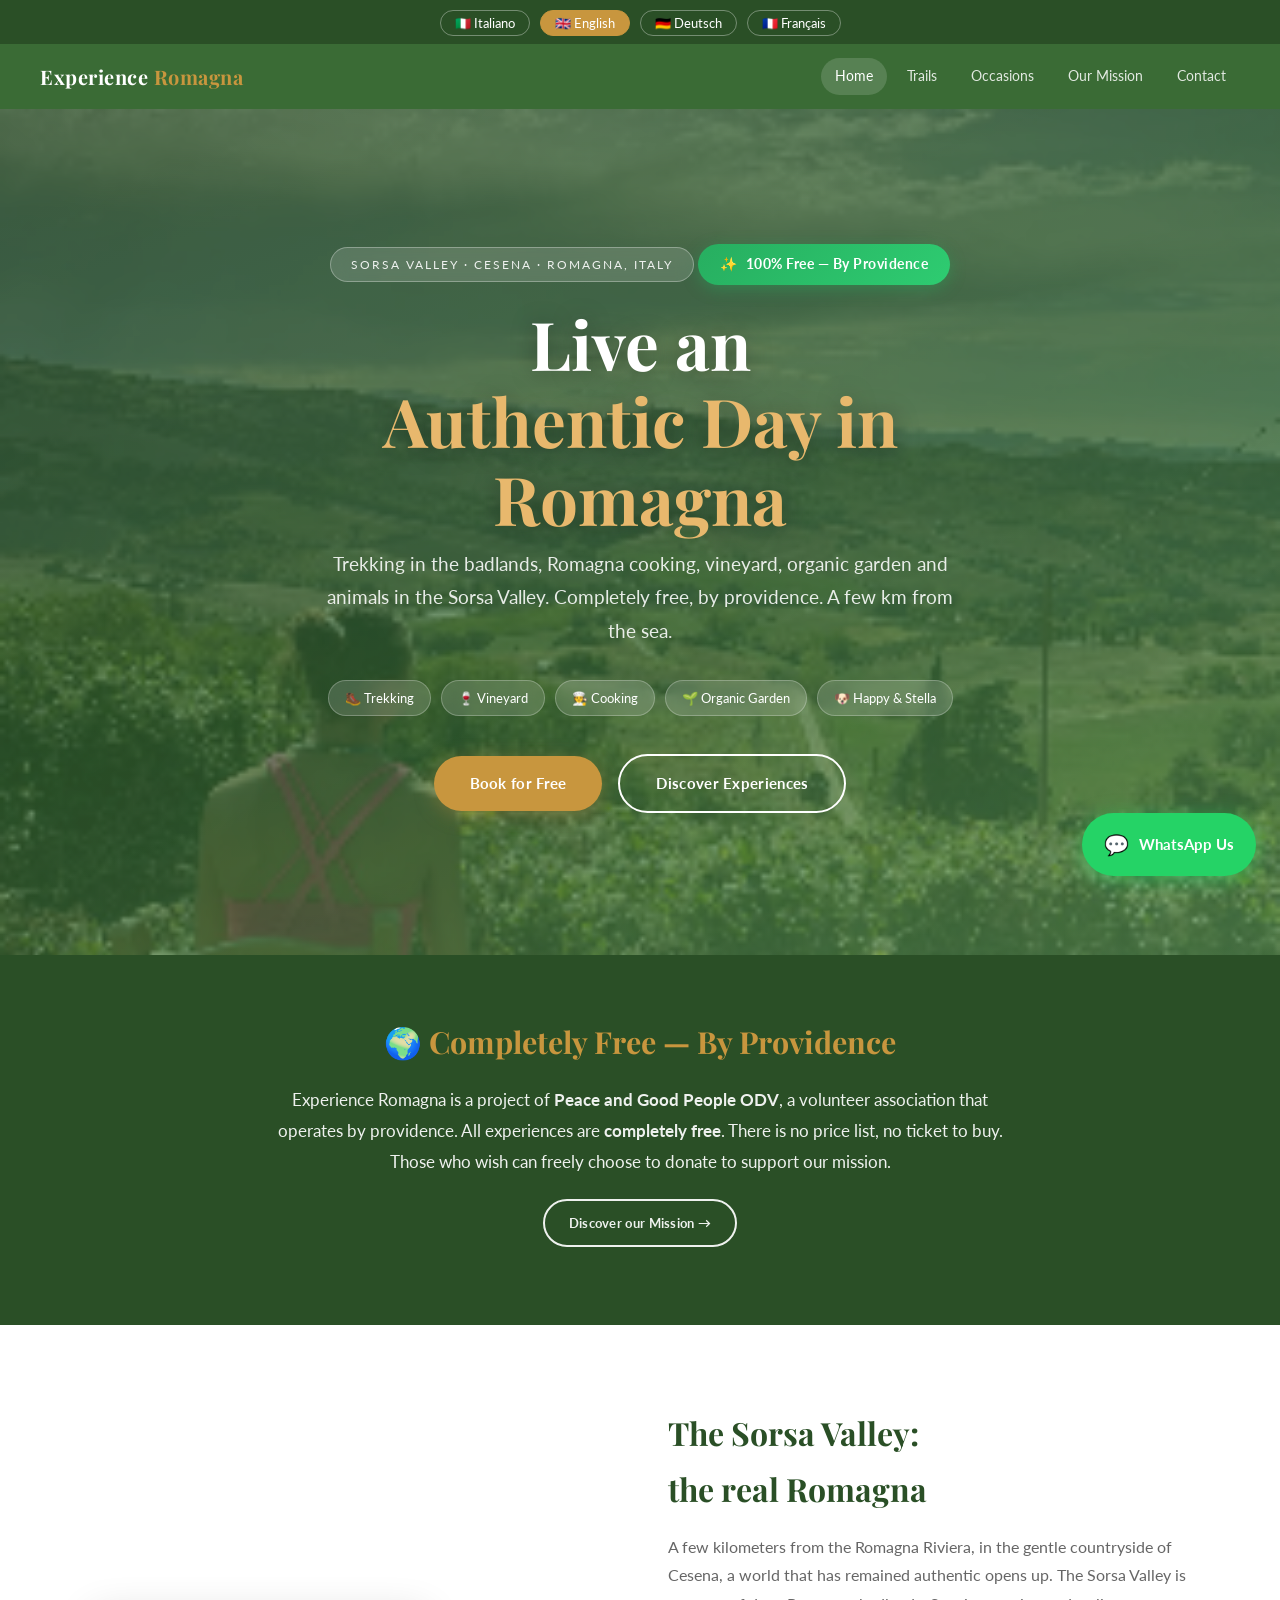
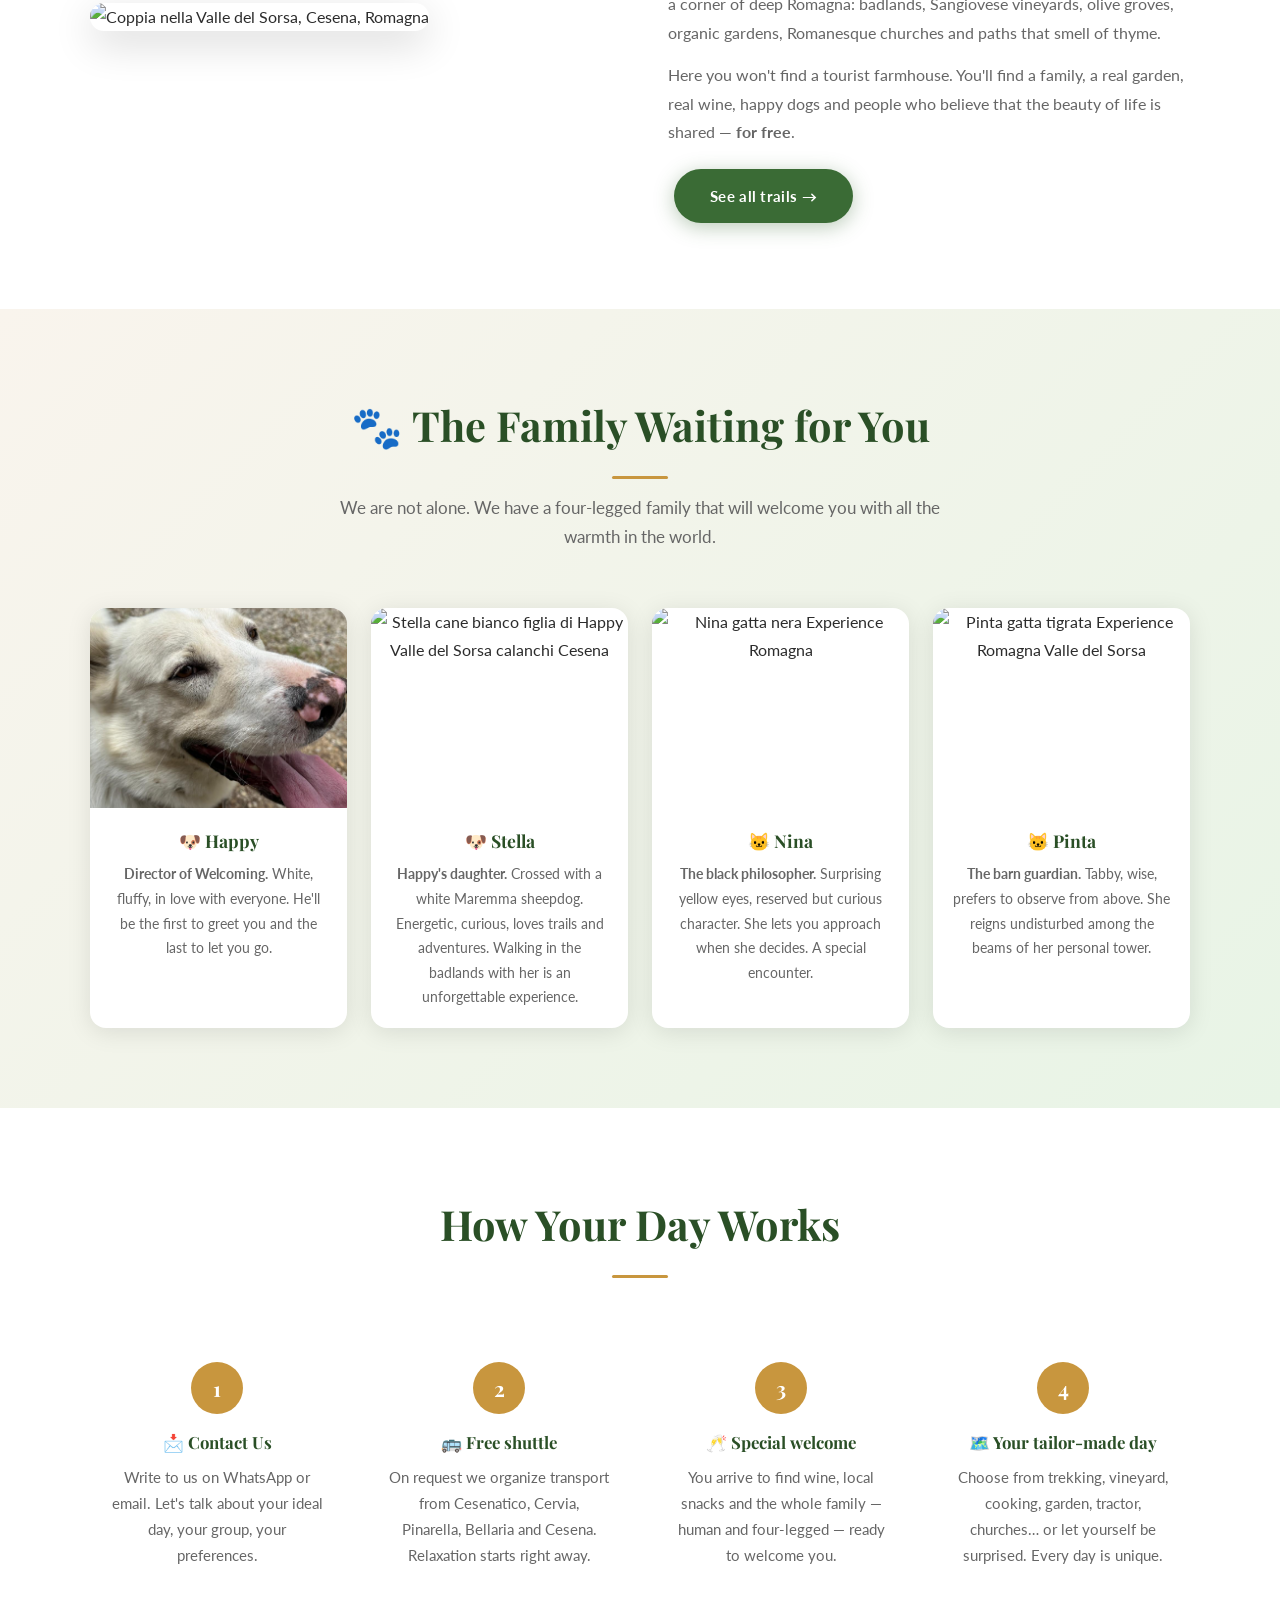
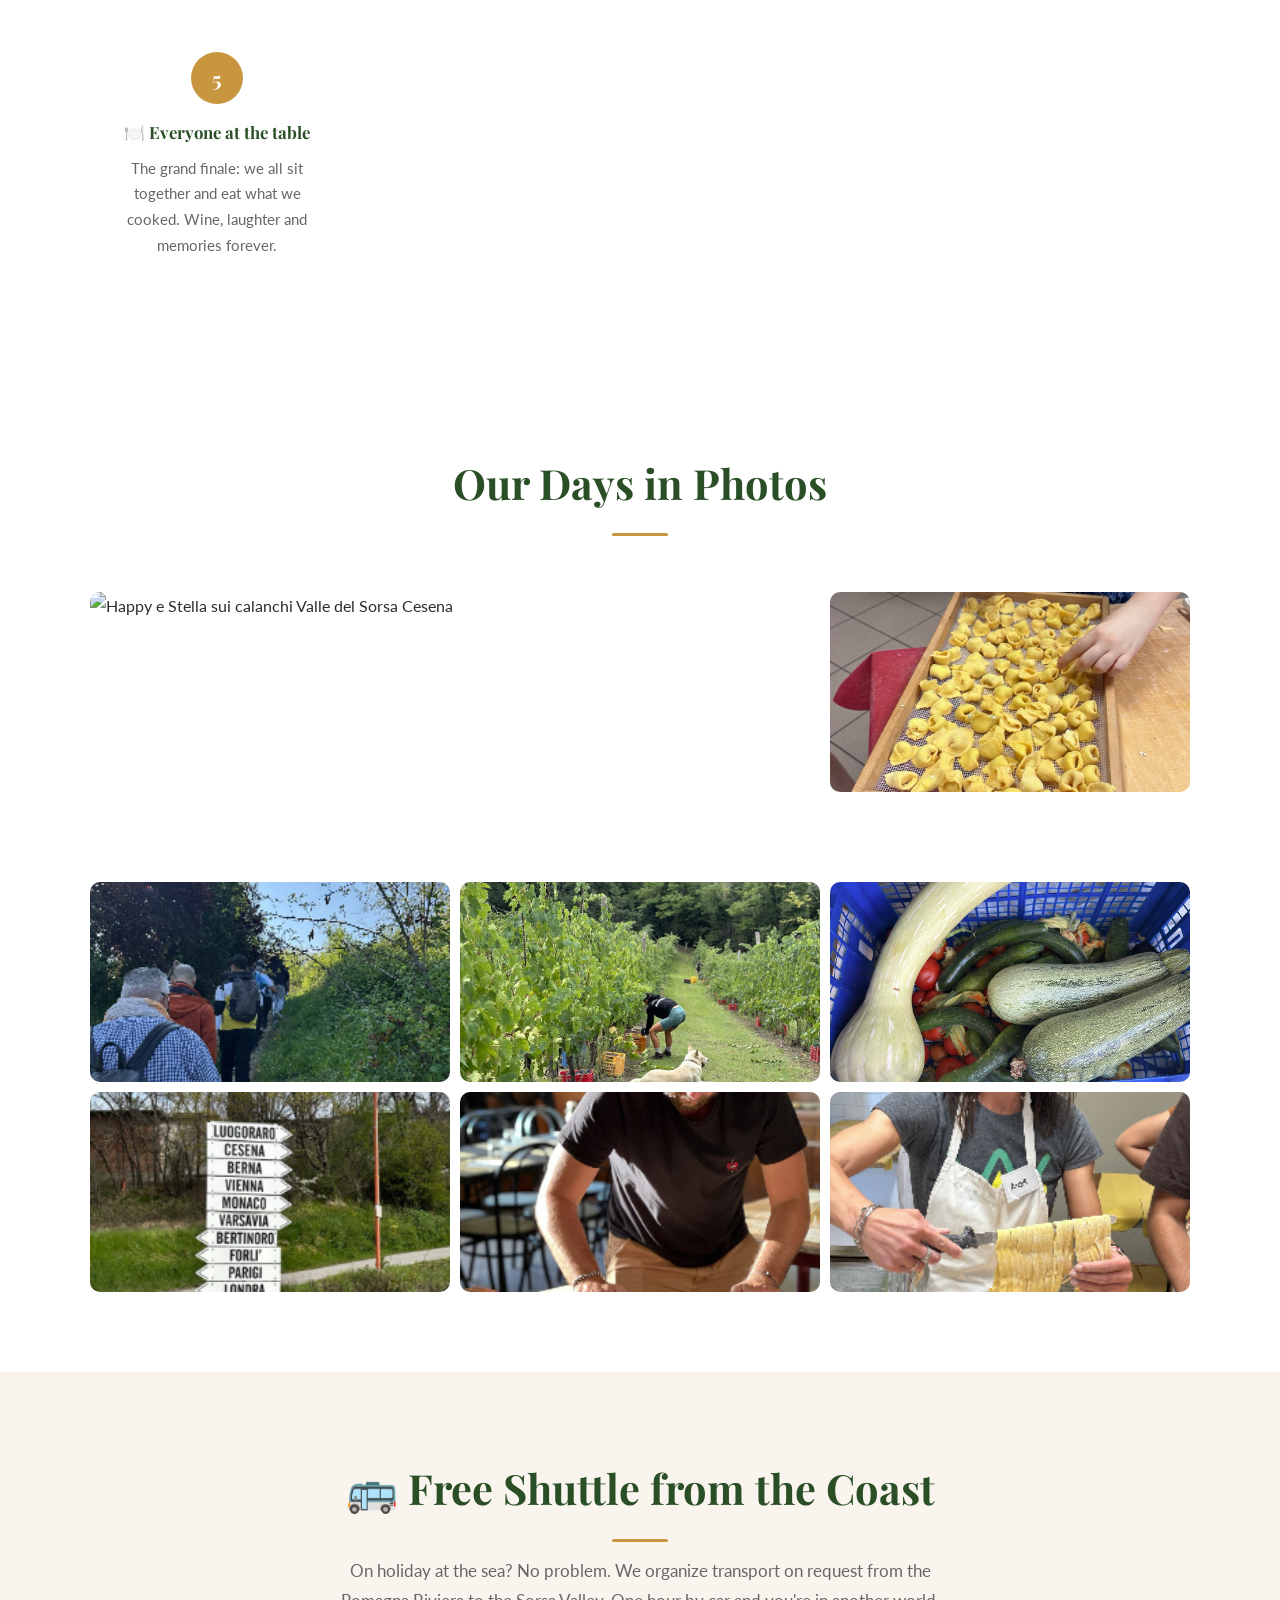
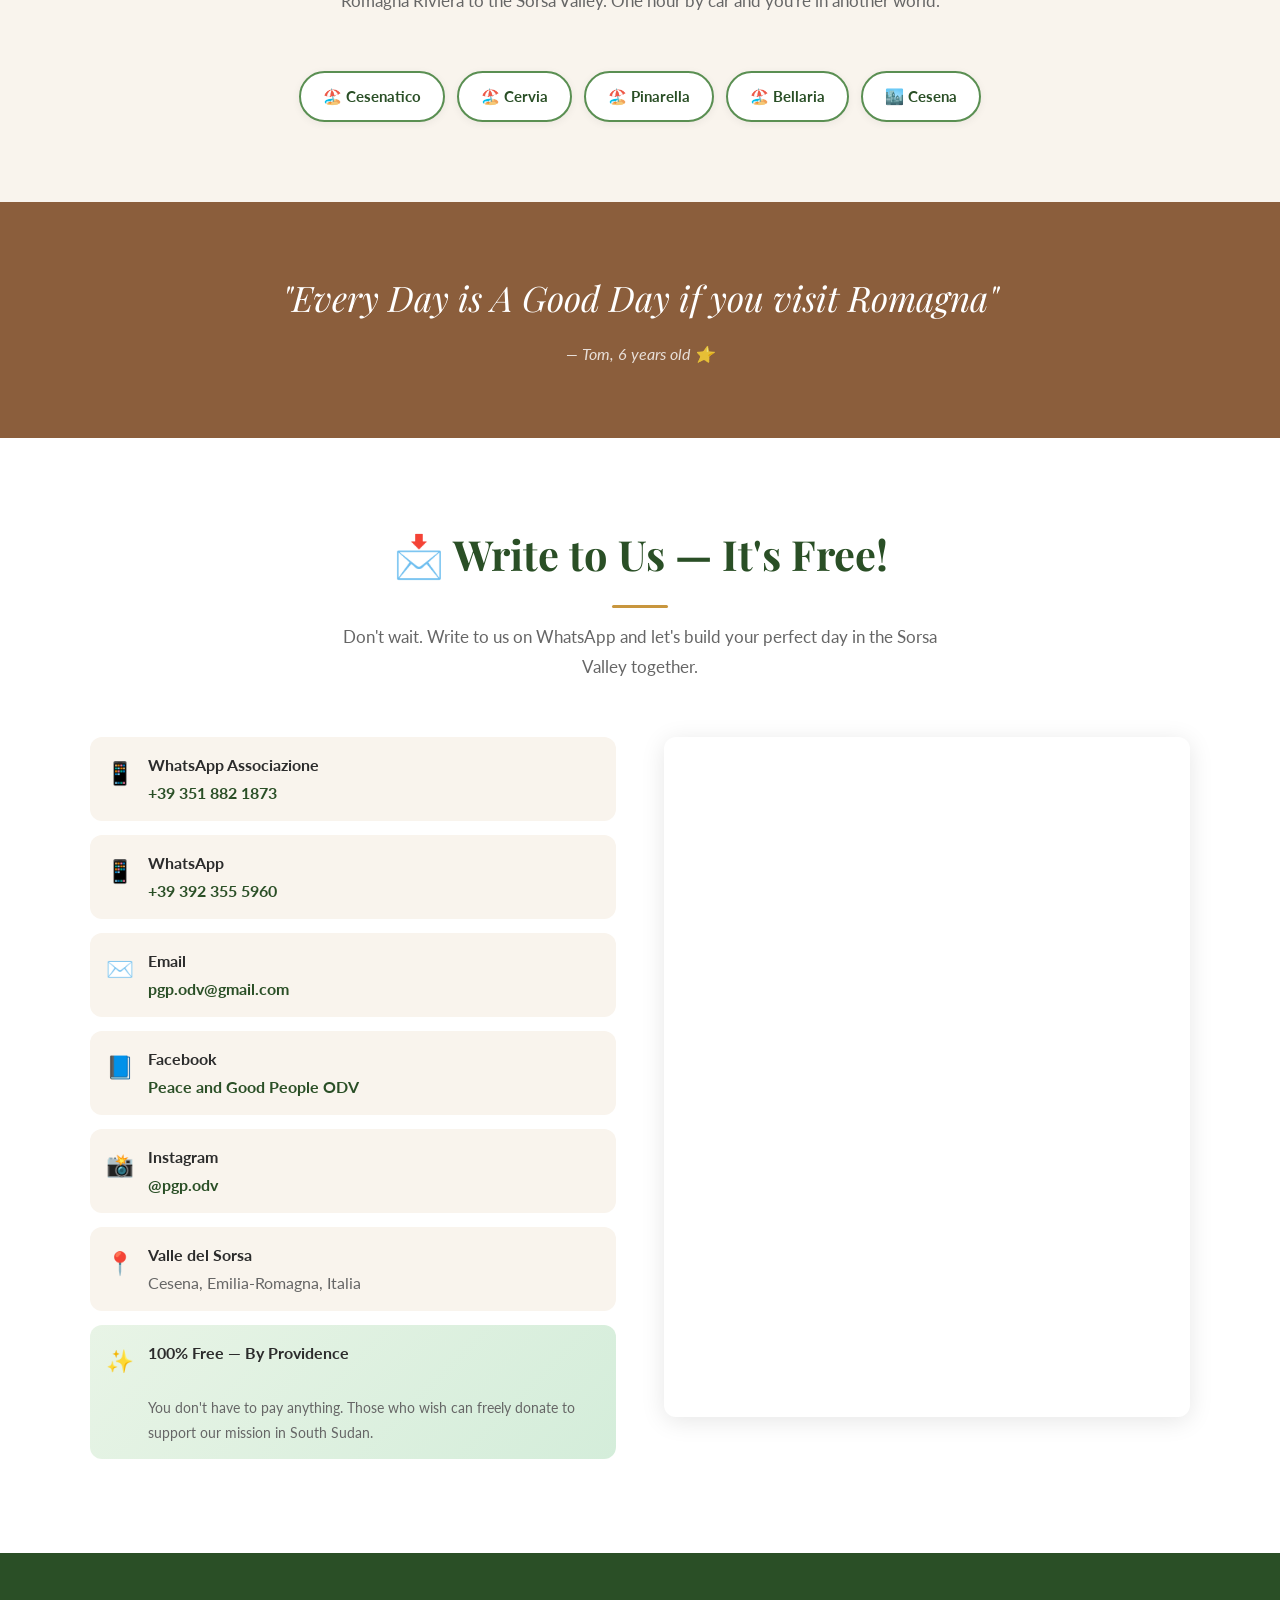
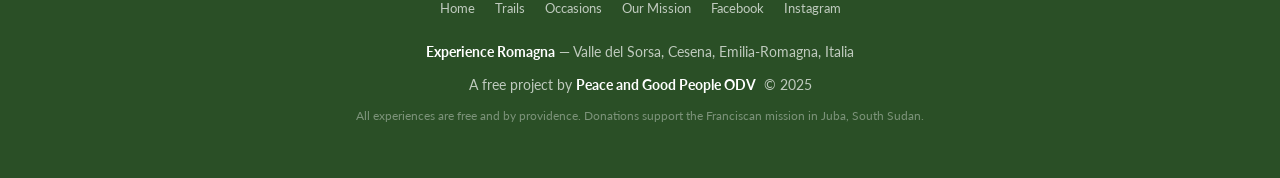
==== commit 6dc3a692: "Add files via upload" ====
--- a/index.html
+++ b/index.html
@@ -3,21 +3,16 @@
 <head>
 <meta charset="UTF-8">
 <meta name="viewport" content="width=device-width, initial-scale=1.0">
-<title>Experience Romagna – Esperienze Autentiche nella Valle del Sorsa, Cesena</title>
-<meta name="description" content="Vivi un giorno autentico in Romagna: vendemmia, orto biologico, cucina tradizionale, trekking e olio d'oliva nella Valle del Sorsa. A due passi dal mare. Progetto benefico Peace and Good People ODV.">
-<meta name="keywords" content="esperienze Romagna, agriturismo Cesena, cooking class Romagna, vendemmia Romagna, trekking Valle del Sorsa, cosa fare Romagna, turismo rurale Cesenatico, tagliatelle fatte a mano, olio extravergine Romagna, rural experiences Italy, Romagna countryside, cosa fare vicino Cesenatico">
-<meta name="author" content="Experience Romagna – Peace and Good People ODV">
+<title>Experience Romagna – Esperienze Gratuite nella Valle del Sorsa, Cesena</title>
+<meta name="description" content="Esperienze autentiche e gratuite nella Valle del Sorsa: trekking, vendemmia, cucina romagnola, orto biologico. Progetto gratuito di Peace and Good People ODV. A due passi da Cesenatico.">
+<meta name="keywords" content="esperienze gratuite Romagna, cosa fare Cesena, trekking Valle del Sorsa, cooking class Romagna gratis, agriturismo Cesenatico, turismo rurale Romagna, vendemmia Sangiovese, cucina romagnola, cosa fare vicino al mare Romagna">
 <meta name="robots" content="index, follow">
 <link rel="canonical" href="https://www.experienceromagna.com/">
-<meta property="og:title" content="Experience Romagna – Vivi un Giorno Autentico in Romagna">
-<meta property="og:description" content="Vendemmia, cucina, orto biologico e trekking nella Valle del Sorsa. Un progetto benefico a due passi dal mare di Romagna.">
+<meta property="og:title" content="Experience Romagna – Esperienze Autentiche e Gratuite in Romagna">
+<meta property="og:description" content="Trekking, cucina, vigneto e orto biologico nella Valle del Sorsa. Gratuito. Progetto di Peace and Good People ODV.">
 <meta property="og:type" content="website">
 <meta property="og:url" content="https://www.experienceromagna.com/">
 <meta property="og:image" content="https://www.experienceromagna.com/images/hero-colline.png">
-<meta property="og:locale" content="it_IT">
-<meta property="og:locale:alternate" content="en_GB">
-<meta property="og:locale:alternate" content="de_DE">
-<meta property="og:locale:alternate" content="fr_FR">
 <link rel="alternate" hreflang="it" href="https://www.experienceromagna.com/">
 <link rel="alternate" hreflang="en" href="https://www.experienceromagna.com/?lang=en">
 <link rel="alternate" hreflang="de" href="https://www.experienceromagna.com/?lang=de">
@@ -28,162 +23,134 @@
   "@context": "https://schema.org",
   "@type": "TouristAttraction",
   "name": "Experience Romagna",
-  "description": "Esperienze rurali autentiche nella Valle del Sorsa: vendemmia, cucina romagnola, orto biologico, trekking e molto altro.",
+  "description": "Esperienze rurali autentiche e gratuite nella Valle del Sorsa, Cesena. Progetto di Peace and Good People ODV.",
   "url": "https://www.experienceromagna.com",
   "telephone": "+393518821873",
   "email": "pgp.odv@gmail.com",
+  "isAccessibleForFree": true,
   "address": {
     "@type": "PostalAddress",
-    "addressLocality": "Valle del Sorsa",
+    "addressLocality": "Cesena",
     "addressRegion": "Emilia-Romagna",
     "addressCountry": "IT"
   },
-  "priceRange": "€€",
-  "image": "https://www.experienceromagna.com/images/hero-colline.png"
+  "image": "https://www.experienceromagna.com/images/hero-colline.png",
+  "sameAs": [
+    "https://www.facebook.com/share/1J6EupGuLo/",
+    "https://www.instagram.com/pgp.odv"
+  ]
 }
 </script>
+<link rel="stylesheet" href="style.css">
 <style>
-:root {
-  --green: #3a6b35;
-  --green-light: #5a8f52;
-  --green-dark: #2a4f26;
-  --earth: #8b5e3c;
-  --cream: #f9f4ed;
-  --white: #ffffff;
-  --text: #2c2c2c;
-  --text-light: #666;
-  --gold: #c8963e;
-}
-* { margin: 0; padding: 0; box-sizing: border-box; }
-html { scroll-behavior: smooth; }
-body { font-family: Georgia, serif; color: var(--text); background: var(--cream); line-height: 1.7; }
-
-/* LANG BAR */
-.lang-bar { background: var(--green-dark); text-align: center; padding: 8px; position: sticky; top: 0; z-index: 1000; }
-.lang-bar button { background: none; border: 1px solid rgba(255,255,255,0.4); color: white; padding: 4px 14px; margin: 0 3px; border-radius: 20px; cursor: pointer; font-size: 13px; transition: all 0.2s; }
-.lang-bar button.active, .lang-bar button:hover { background: var(--gold); border-color: var(--gold); }
-
-/* NAV */
-nav { background: var(--green); padding: 16px 40px; display: flex; justify-content: space-between; align-items: center; box-shadow: 0 2px 10px rgba(0,0,0,0.2); }
-.nav-logo { color: white; font-size: 22px; font-weight: bold; text-decoration: none; letter-spacing: 1px; }
-.nav-logo span { color: var(--gold); }
-.nav-links a { color: rgba(255,255,255,0.85); text-decoration: none; margin-left: 28px; font-size: 15px; transition: color 0.2s; }
-.nav-links a:hover { color: var(--gold); }
-
-/* HERO */
-.hero { min-height: 92vh; background: linear-gradient(135deg, var(--green-dark), var(--green)); display: flex; align-items: center; justify-content: center; text-align: center; padding: 60px 20px; position: relative; overflow: hidden; }
-.hero-bg { position: absolute; inset: 0; background-image: url('images/hero-colline.png'); background-size: cover; background-position: center; opacity: 0.3; }
-.hero-content { position: relative; z-index: 1; max-width: 800px; }
-.hero-badge { display: inline-block; background: var(--gold); color: white; padding: 6px 20px; border-radius: 30px; font-size: 13px; letter-spacing: 2px; text-transform: uppercase; margin-bottom: 24px; }
-.hero h1 { font-size: clamp(2.4rem, 6vw, 4rem); color: white; line-height: 1.2; margin-bottom: 20px; text-shadow: 0 2px 20px rgba(0,0,0,0.4); }
-.hero h1 em { color: var(--gold); font-style: normal; }
-.hero p { font-size: clamp(1rem, 2.5vw, 1.2rem); color: rgba(255,255,255,0.9); margin-bottom: 36px; max-width: 620px; margin-left: auto; margin-right: auto; }
-.btn { display: inline-block; background: var(--gold); color: white; padding: 16px 40px; border-radius: 50px; text-decoration: none; font-size: 16px; font-weight: bold; transition: all 0.3s; box-shadow: 0 4px 20px rgba(200,150,62,0.4); margin: 8px; cursor: pointer; border: none; }
-.btn:hover { background: var(--earth); transform: translateY(-2px); }
-.btn-outline { background: transparent; border: 2px solid white; color: white; }
-.btn-outline:hover { background: white; color: var(--green-dark); }
-
-/* SECTIONS */
-section { padding: 80px 20px; }
-.container { max-width: 1100px; margin: 0 auto; }
-.section-title { text-align: center; margin-bottom: 60px; }
-.section-title h2 { font-size: clamp(1.8rem, 4vw, 2.6rem); color: var(--green-dark); margin-bottom: 12px; }
-.section-title p { font-size: 1.05rem; color: var(--text-light); max-width: 600px; margin: 0 auto; }
-.divider { width: 60px; height: 3px; background: var(--gold); margin: 16px auto; border-radius: 3px; }
-
-/* MISSION */
-.mission { background: var(--green-dark); color: white; text-align: center; padding: 60px 20px; }
-.mission h2 { font-size: 1.8rem; margin-bottom: 16px; color: var(--gold); }
-.mission p { max-width: 720px; margin: 0 auto; font-size: 1.05rem; opacity: 0.92; line-height: 1.8; }
-
-/* EXPERIENCE CARDS */
-.experiences-grid { display: grid; grid-template-columns: repeat(auto-fit, minmax(300px, 1fr)); gap: 32px; }
-.exp-card { background: white; border-radius: 16px; overflow: hidden; box-shadow: 0 4px 20px rgba(0,0,0,0.08); transition: transform 0.3s, box-shadow 0.3s; }
-.exp-card:hover { transform: translateY(-6px); box-shadow: 0 12px 35px rgba(0,0,0,0.15); }
-.exp-card-img { height: 210px; overflow: hidden; display: flex; align-items: center; justify-content: center; background: var(--green-light); font-size: 3rem; }
-.exp-card-img img { width: 100%; height: 100%; object-fit: cover; }
-.exp-card-body { padding: 24px; }
-.exp-card-body h3 { font-size: 1.2rem; color: var(--green-dark); margin-bottom: 10px; }
-.exp-card-body p { color: var(--text-light); font-size: 0.95rem; line-height: 1.6; }
-.exp-tag { display: inline-block; background: var(--cream); color: var(--green); padding: 4px 12px; border-radius: 20px; font-size: 12px; margin-bottom: 12px; border: 1px solid var(--green-light); }
-
-/* STEPS */
+/* === HERO === */
+.hero {
+  min-height: 94vh;
+  background: linear-gradient(160deg, var(--green-dark) 0%, var(--green) 60%, var(--green-light) 100%);
+  display: flex;
+  align-items: center;
+  justify-content: center;
+  text-align: center;
+  padding: 60px 20px;
+  position: relative;
+  overflow: hidden;
+}
+.hero-bg {
+  position: absolute;
+  inset: 0;
+  /* FOTO HERO: cambia 'hero-colline.png' con il nome della tua foto panoramica */
+  background-image: url('images/hero-colline.png');
+  background-size: cover;
+  background-position: center;
+  opacity: 0.28;
+}
+.hero-content { position: relative; z-index: 1; max-width: 820px; }
+.location-pill {
+  display: inline-block;
+  background: rgba(255,255,255,0.15);
+  border: 1px solid rgba(255,255,255,0.3);
+  color: rgba(255,255,255,0.9);
+  padding: 6px 20px;
+  border-radius: 30px;
+  font-size: 12px;
+  letter-spacing: 2px;
+  text-transform: uppercase;
+  margin-bottom: 20px;
+  backdrop-filter: blur(8px);
+}
+.hero h1 {
+  font-size: clamp(2.4rem, 6vw, 4.2rem);
+  color: white;
+  line-height: 1.15;
+  margin-bottom: 10px;
+  text-shadow: 0 2px 24px rgba(0,0,0,0.35);
+}
+.hero h1 em { color: var(--gold-light); font-style: normal; }
+.hero-sub {
+  font-size: clamp(1rem, 2.5vw, 1.2rem);
+  color: rgba(255,255,255,0.88);
+  margin-bottom: 32px;
+  max-width: 640px;
+  margin-left: auto;
+  margin-right: auto;
+}
+.hero-badges { display: flex; justify-content: center; flex-wrap: wrap; gap: 10px; margin-bottom: 32px; }
+.hero-badge-item {
+  background: rgba(255,255,255,0.15);
+  border: 1px solid rgba(255,255,255,0.25);
+  color: white;
+  padding: 6px 16px;
+  border-radius: 20px;
+  font-size: 13px;
+  backdrop-filter: blur(8px);
+}
+
+/* === INTRO SECTION === */
+.intro { background: white; }
+.intro-grid { display: grid; grid-template-columns: 1fr 1fr; gap: 56px; align-items: center; }
+.intro-img img { width: 100%; border-radius: 20px; box-shadow: var(--shadow-lg); }
+.intro-text h2 { font-size: 2rem; color: var(--green-dark); margin-bottom: 16px; }
+.intro-text p { color: var(--text-light); margin-bottom: 14px; font-size: 1.02rem; }
+
+/* === ANIMALS === */
+.animals { background: linear-gradient(135deg, var(--cream) 0%, #e8f4e6 100%); }
+.animals-grid { display: grid; grid-template-columns: repeat(auto-fit, minmax(220px, 1fr)); gap: 24px; }
+.animal-card {
+  background: white;
+  border-radius: var(--radius);
+  overflow: hidden;
+  box-shadow: var(--shadow);
+  text-align: center;
+  transition: transform 0.3s;
+}
+.animal-card:hover { transform: translateY(-5px); }
+.animal-card-img { height: 200px; overflow: hidden; }
+.animal-card-img img { width: 100%; height: 100%; object-fit: cover; }
+.animal-card-body { padding: 18px; }
+.animal-card-body h3 { color: var(--green-dark); font-size: 1.1rem; margin-bottom: 6px; }
+.animal-card-body p { color: var(--text-light); font-size: 0.88rem; }
+
+/* === QUOTE === */
+.quote-section { background: var(--earth); color: white; text-align: center; padding: 70px 20px; }
+.quote-section blockquote { font-family: 'Playfair Display', serif; font-style: italic; font-size: clamp(1.4rem, 3.5vw, 2.2rem); max-width: 720px; margin: 0 auto 16px; line-height: 1.5; }
+.quote-section cite { opacity: 0.8; font-size: 1rem; }
+
+/* === STEPS === */
 .steps { background: white; }
-.steps-grid { display: grid; grid-template-columns: repeat(auto-fit, minmax(220px, 1fr)); gap: 32px; }
-.step { text-align: center; padding: 32px 20px; }
-.step-number { width: 56px; height: 56px; background: var(--gold); color: white; border-radius: 50%; display: flex; align-items: center; justify-content: center; font-size: 1.4rem; font-weight: bold; margin: 0 auto 16px; }
-.step h3 { font-size: 1.1rem; color: var(--green-dark); margin-bottom: 10px; }
-.step p { color: var(--text-light); font-size: 0.95rem; }
-
-/* HAPPY */
-.happy-section { background: linear-gradient(135deg, var(--cream) 60%, #e8f0e6); }
-.happy-inner { display: grid; grid-template-columns: 1fr 1fr; gap: 60px; align-items: center; }
-.happy-inner img { border-radius: 20px; width: 100%; box-shadow: 0 10px 40px rgba(0,0,0,0.12); }
-.happy-text h2 { font-size: 2rem; color: var(--green-dark); margin-bottom: 16px; }
-.happy-text p { color: var(--text-light); margin-bottom: 14px; font-size: 1.02rem; }
-
-/* GALLERY */
-.gallery-grid { display: grid; grid-template-columns: repeat(3, 1fr); gap: 12px; }
-.gallery-grid img { width: 100%; height: 220px; object-fit: cover; border-radius: 10px; transition: transform 0.3s; cursor: pointer; }
-.gallery-grid img:hover { transform: scale(1.03); }
-.gallery-grid img:first-child { grid-column: span 2; height: 300px; }
-
-/* TARGETS */
-.targets { background: var(--green); color: white; }
-.targets .section-title h2 { color: white; }
-.targets .section-title p { color: rgba(255,255,255,0.8); }
-.targets-grid { display: grid; grid-template-columns: repeat(auto-fit, minmax(240px, 1fr)); gap: 24px; }
-.target-card { background: rgba(255,255,255,0.1); border: 1px solid rgba(255,255,255,0.2); border-radius: 16px; padding: 28px 22px; text-align: center; transition: background 0.3s; }
-.target-card:hover { background: rgba(255,255,255,0.18); }
-.target-card .icon { font-size: 2.5rem; margin-bottom: 14px; }
-.target-card h3 { font-size: 1.15rem; margin-bottom: 10px; color: var(--gold); }
-.target-card p { font-size: 0.93rem; opacity: 0.9; }
-
-/* TRANSPORT */
-.transport { background: var(--cream); text-align: center; }
-.transport-badges { display: flex; flex-wrap: wrap; justify-content: center; gap: 12px; margin-top: 20px; }
-.transport-badge { display: inline-flex; align-items: center; gap: 10px; background: white; border: 2px solid var(--green-light); border-radius: 50px; padding: 12px 24px; font-size: 1rem; color: var(--green-dark); box-shadow: 0 2px 10px rgba(0,0,0,0.06); }
-
-/* QUOTE */
-.quote-section { background: var(--earth); color: white; text-align: center; padding: 70px 20px; }
-.quote-section blockquote { font-size: clamp(1.4rem, 3vw, 2.1rem); font-style: italic; max-width: 700px; margin: 0 auto 16px; line-height: 1.5; }
-.quote-section cite { opacity: 0.8; font-size: 1rem; }
-
-/* CONTACT */
-.contact { background: white; }
-.contact-grid { display: grid; grid-template-columns: 1fr 1fr; gap: 60px; align-items: start; }
-.contact-info h2 { font-size: 1.8rem; color: var(--green-dark); margin-bottom: 20px; }
-.contact-info p { color: var(--text-light); margin-bottom: 24px; }
-.contact-item { display: flex; align-items: flex-start; gap: 14px; margin-bottom: 14px; padding: 14px; background: var(--cream); border-radius: 12px; }
-.contact-item .icon { font-size: 1.4rem; flex-shrink: 0; }
-.contact-item a { color: var(--green-dark); text-decoration: none; font-weight: bold; }
-.contact-item a:hover { color: var(--gold); }
-.form-wrapper iframe { width: 100%; min-height: 680px; border: none; border-radius: 12px; box-shadow: 0 4px 20px rgba(0,0,0,0.08); }
-
-/* FOOTER */
-footer { background: var(--green-dark); color: rgba(255,255,255,0.7); text-align: center; padding: 40px 20px; font-size: 14px; }
-footer a { color: var(--gold); text-decoration: none; }
-footer strong { color: white; }
-footer p { margin-bottom: 8px; }
-
-/* LANG */
-[data-lang] { display: none; }
-[data-lang].active { display: block; }
-.il { display: none; }
-.il.active { display: inline; }
-
-/* RESPONSIVE */
+.steps-grid { display: grid; grid-template-columns: repeat(auto-fit, minmax(220px, 1fr)); gap: 28px; }
+.step { text-align: center; padding: 28px 16px; }
+.step-num { width: 52px; height: 52px; background: var(--gold); color: white; border-radius: 50%; display: flex; align-items: center; justify-content: center; font-size: 1.3rem; font-weight: 700; margin: 0 auto 14px; font-family: 'Playfair Display', serif; }
+.step h3 { color: var(--green-dark); font-size: 1.05rem; margin-bottom: 8px; }
+.step p { color: var(--text-light); font-size: 0.92rem; }
+
+/* === SHUTTLE === */
+.shuttle { background: var(--cream); text-align: center; }
+.shuttle-badges { display: flex; justify-content: center; flex-wrap: wrap; gap: 12px; margin-top: 20px; }
+.shuttle-badge { background: white; border: 2px solid var(--green-light); border-radius: 50px; padding: 10px 22px; font-size: 0.95rem; color: var(--green-dark); font-weight: 700; box-shadow: 0 2px 8px rgba(0,0,0,0.06); }
+
+/* === RESPONSIVE === */
 @media (max-width: 768px) {
-  nav { padding: 14px 20px; }
-  .nav-links { display: none; }
-  .happy-inner { grid-template-columns: 1fr; }
-  .contact-grid { grid-template-columns: 1fr; }
-  .gallery-grid { grid-template-columns: 1fr 1fr; }
-  .gallery-grid img:first-child { grid-column: span 2; }
-}
-@media (max-width: 480px) {
-  .gallery-grid { grid-template-columns: 1fr; }
-  .gallery-grid img:first-child { grid-column: span 1; height: 220px; }
+  .intro-grid { grid-template-columns: 1fr; }
 }
 </style>
 </head>
@@ -191,233 +158,199 @@
 
 <!-- LANGUAGE BAR -->
 <div class="lang-bar">
-  <button onclick="setLang('it')" id="btn-it" class="active">🇮🇹 Italiano</button>
-  <button onclick="setLang('en')" id="btn-en">🇬🇧 English</button>
-  <button onclick="setLang('de')" id="btn-de">🇩🇪 Deutsch</button>
-  <button onclick="setLang('fr')" id="btn-fr">🇫🇷 Français</button>
+  <button onclick="setLang('it','index')" id="btn-it">🇮🇹 Italiano</button>
+  <button onclick="setLang('en','index')" id="btn-en">🇬🇧 English</button>
+  <button onclick="setLang('de','index')" id="btn-de">🇩🇪 Deutsch</button>
+  <button onclick="setLang('fr','index')" id="btn-fr">🇫🇷 Français</button>
 </div>
 
 <!-- NAV -->
 <nav>
-  <a href="#" class="nav-logo">Experience <span>Romagna</span></a>
-  <div class="nav-links" id="navlinks">
-    <a href="#esperienze">Esperienze</a>
-    <a href="#come-funziona">Come funziona</a>
-    <a href="#happy">Happy 🐶</a>
-    <a href="#contatti">Contatti</a>
+  <a href="index.html" class="nav-logo">Experience <span>Romagna</span></a>
+  <div class="nav-links">
+    <a href="index.html" class="nav-home active-page">Home</a>
+    <a href="percorsi.html" class="nav-percorsi">Percorsi</a>
+    <a href="occasioni.html" class="nav-occasioni">Occasioni</a>
+    <a href="missione.html" class="nav-missione">La Nostra Missione</a>
+    <a href="#contatti" class="nav-contatti">Contatti</a>
+  </div>
+  <div class="hamburger" onclick="toggleMenu()">
+    <span></span><span></span><span></span>
   </div>
 </nav>
+<div class="mobile-menu" id="mobileMenu">
+  <a href="index.html" class="nav-home">Home</a>
+  <a href="percorsi.html" class="nav-percorsi">Percorsi</a>
+  <a href="occasioni.html" class="nav-occasioni">Occasioni</a>
+  <a href="missione.html" class="nav-missione">La Nostra Missione</a>
+  <a href="#contatti" class="nav-contatti">Contatti</a>
+</div>
 
 <!-- HERO -->
 <section class="hero">
   <div class="hero-bg"></div>
   <div class="hero-content">
-    <div class="hero-badge">
+    <div class="location-pill">
       <span class="il active" data-li="it">Valle del Sorsa · Cesena · Romagna</span>
       <span class="il" data-li="en">Sorsa Valley · Cesena · Romagna, Italy</span>
       <span class="il" data-li="de">Sorsa-Tal · Cesena · Romagna, Italien</span>
       <span class="il" data-li="fr">Vallée du Sorsa · Cesena · Romagne, Italie</span>
     </div>
+
+    <div class="free-badge">
+      ✨ <span class="il active" data-li="it">100% Gratuito — Di Provvidenza</span>
+      <span class="il" data-li="en">100% Free — By Providence</span>
+      <span class="il" data-li="de">100% Kostenlos — Aus Vorsehung</span>
+      <span class="il" data-li="fr">100% Gratuit — Par Providence</span>
+    </div>
+
     <h1 data-lang="it" class="active">Vivi un Giorno<br><em>Autentico in Romagna</em></h1>
     <h1 data-lang="en">Live an<br><em>Authentic Day in Romagna</em></h1>
     <h1 data-lang="de">Erlebe einen<br><em>Authentischen Tag in der Romagna</em></h1>
     <h1 data-lang="fr">Vivez une<br><em>Journée Authentique en Romagne</em></h1>
-    <p data-lang="it" class="active">Vendemmia, cucina romagnola, orto biologico e trekking tra le colline di Cesena. A due passi dal mare, a un'esperienza di distanza dal resto del mondo.</p>
-    <p data-lang="en">Grape harvest, Romagna cooking, organic garden and trekking in the hills of Cesena. Minutes from the sea, a world away from the ordinary.</p>
-    <p data-lang="de">Weinlese, Romagna-Küche, Bio-Garten und Wandern in den Hügeln von Cesena. Minuten vom Meer — eine Welt weit weg vom Alltag.</p>
-    <p data-lang="fr">Vendange, cuisine de Romagne, jardin bio et randonnée dans les collines de Cesena. À deux pas de la mer, à une expérience du monde ordinaire.</p>
+
+    <p class="hero-sub" data-lang="it" class="active">Trekking nei calanchi, cucina romagnola, vigneto, orto biologico e animali nella Valle del Sorsa. Tutto gratuito, di provvidenza. A pochi chilometri dal mare.</p>
+    <p class="hero-sub" data-lang="en">Trekking in the badlands, Romagna cooking, vineyard, organic garden and animals in the Sorsa Valley. Completely free, by providence. A few km from the sea.</p>
+    <p class="hero-sub" data-lang="de">Wandern in den Calanchi, Romagna-Küche, Weinberg, Bio-Garten und Tiere im Sorsa-Tal. Völlig kostenlos, aus Vorsehung. Wenige km vom Meer entfernt.</p>
+    <p class="hero-sub" data-lang="fr">Randonnée dans les calanchi, cuisine romagnole, vignoble, jardin bio et animaux dans la Vallée du Sorsa. Entièrement gratuit, par providence. À quelques km de la mer.</p>
+
+    <div class="hero-badges">
+      <span class="hero-badge-item">🥾 Trekking</span>
+      <span class="hero-badge-item">🍷 <span class="il active" data-li="it">Vigneto</span><span class="il" data-li="en">Vineyard</span><span class="il" data-li="de">Weinberg</span><span class="il" data-li="fr">Vignoble</span></span>
+      <span class="hero-badge-item">🧑‍🍳 <span class="il active" data-li="it">Cucina</span><span class="il" data-li="en">Cooking</span><span class="il" data-li="de">Kochen</span><span class="il" data-li="fr">Cuisine</span></span>
+      <span class="hero-badge-item">🌱 <span class="il active" data-li="it">Orto Bio</span><span class="il" data-li="en">Organic Garden</span><span class="il" data-li="de">Bio-Garten</span><span class="il" data-li="fr">Jardin Bio</span></span>
+      <span class="hero-badge-item">🐶 Happy & Stella</span>
+    </div>
+
     <div>
-      <a href="#contatti" class="btn" id="cta1">Prenota la tua Esperienza</a>
-      <a href="#esperienze" class="btn btn-outline" id="cta2">Scopri le Esperienze</a>
+      <a href="#contatti" class="btn" id="cta1">Prenota Gratis</a>
+      <a href="percorsi.html" class="btn btn-outline" id="cta2">Scopri le Esperienze</a>
     </div>
   </div>
 </section>
 
-<!-- MISSION -->
+<!-- MISSION BANNER -->
 <div class="mission">
-  <h2>🌍 <span class="il active" data-li="it">Il nostro impegno</span><span class="il" data-li="en">Our Commitment</span><span class="il" data-li="de">Unser Engagement</span><span class="il" data-li="fr">Notre Engagement</span></h2>
-  <p data-lang="it" class="active">Experience Romagna è un progetto di <strong>Peace and Good People ODV</strong>, un'associazione di volontariato senza scopo di lucro. Il ricavato delle esperienze è interamente destinato a <strong>missioni umanitarie in Africa</strong> e a <strong>progetti sociali in Italia</strong>. Quando visiti la Romagna con noi, contribuisci a cambiare il mondo.</p>
-  <p data-lang="en">Experience Romagna is a project of <strong>Peace and Good People ODV</strong>, a non-profit volunteer association. All proceeds go entirely to <strong>humanitarian missions in Africa</strong> and <strong>social projects in Italy</strong>. When you visit Romagna with us, you help change the world.</p>
-  <p data-lang="de">Experience Romagna ist ein Projekt von <strong>Peace and Good People ODV</strong>, einem gemeinnützigen Freiwilligenverein. Alle Einnahmen fließen vollständig in <strong>humanitäre Missionen in Afrika</strong> und <strong>soziale Projekte in Italien</strong>. Wenn Sie die Romagna mit uns besuchen, helfen Sie, die Welt zu verändern.</p>
-  <p data-lang="fr">Experience Romagna est un projet de <strong>Peace and Good People ODV</strong>, une association bénévole à but non lucratif. Toutes les recettes vont entièrement aux <strong>missions humanitaires en Afrique</strong> et aux <strong>projets sociaux en Italie</strong>. En visitant la Romagne avec nous, vous contribuez à changer le monde.</p>
+  <h2>🌍 <span class="il active" data-li="it">Tutto Gratuito — Di Provvidenza</span><span class="il" data-li="en">Completely Free — By Providence</span><span class="il" data-li="de">Völlig Kostenlos — Aus Vorsehung</span><span class="il" data-li="fr">Entièrement Gratuit — Par Providence</span></h2>
+  <p data-lang="it" class="active">Experience Romagna è un progetto di <strong>Peace and Good People ODV</strong>, un'associazione di volontariato che opera di provvidenza. Tutte le esperienze sono <strong>completamente gratuite</strong>. Non esiste un listino prezzi, non c'è un biglietto da pagare. Chi vuole, può scegliere liberamente di fare una donazione per sostenere la nostra missione.</p>
+  <p data-lang="en">Experience Romagna is a project of <strong>Peace and Good People ODV</strong>, a volunteer association that operates by providence. All experiences are <strong>completely free</strong>. There is no price list, no ticket to buy. Those who wish can freely choose to donate to support our mission.</p>
+  <p data-lang="de">Experience Romagna ist ein Projekt von <strong>Peace and Good People ODV</strong>, einem Freiwilligenverein, der aus Vorsehung arbeitet. Alle Erlebnisse sind <strong>völlig kostenlos</strong>. Es gibt keine Preisliste, keine Eintrittskarte. Wer möchte, kann frei wählen, unsere Mission zu unterstützen.</p>
+  <p data-lang="fr">Experience Romagna est un projet de <strong>Peace and Good People ODV</strong>, une association bénévole qui fonctionne par providence. Toutes les expériences sont <strong>entièrement gratuites</strong>. Il n'y a pas de liste de prix, pas de billet à acheter. Ceux qui le souhaitent peuvent librement choisir de faire un don.</p>
+  <p style="margin-top:16px;">
+    <a href="missione.html" class="btn btn-outline btn-sm">
+      <span class="il active" data-li="it">Scopri la nostra Missione →</span>
+      <span class="il" data-li="en">Discover our Mission →</span>
+      <span class="il" data-li="de">Unsere Mission entdecken →</span>
+      <span class="il" data-li="fr">Découvrir notre Mission →</span>
+    </a>
+  </p>
 </div>
 
-<!-- EXPERIENCES -->
-<section id="esperienze" style="background: var(--cream);">
+<!-- INTRO -->
+<section class="intro">
+  <div class="container">
+    <div class="intro-grid">
+      <div class="intro-img">
+        <!-- FOTO: panorama colline / selfie coppia -->
+        <img src="images/selfie-colline.png" alt="Coppia nella Valle del Sorsa, Cesena, Romagna">
+      </div>
+      <div class="intro-text">
+        <h2 data-lang="it" class="active">La Valle del Sorsa:<br>la Romagna vera</h2>
+        <h2 data-lang="en">The Sorsa Valley:<br>the real Romagna</h2>
+        <h2 data-lang="de">Das Sorsa-Tal:<br>das echte Romagna</h2>
+        <h2 data-lang="fr">La Vallée du Sorsa :<br>la vraie Romagne</h2>
+
+        <p data-lang="it" class="active">A pochi chilometri dalla Riviera Romagnola, nella dolce campagna di Cesena, si apre un mondo rimasto autentico. La Valle del Sorsa è un angolo di Romagna profonda: calanchi, vigneti di Sangiovese, oliveti, orti biologici, chiese romaniche e sentieri che profumano di timo.</p>
+        <p data-lang="en">A few kilometers from the Romagna Riviera, in the gentle countryside of Cesena, a world that has remained authentic opens up. The Sorsa Valley is a corner of deep Romagna: badlands, Sangiovese vineyards, olive groves, organic gardens, Romanesque churches and paths that smell of thyme.</p>
+        <p data-lang="de">Wenige Kilometer von der Romagna Riviera entfernt, in der sanften Landschaft von Cesena, öffnet sich eine Welt, die authentisch geblieben ist. Das Sorsa-Tal ist eine Ecke des tiefen Romagna: Calanchi, Sangiovese-Weinberge, Olivenhaine, Bio-Gärten, romanische Kirchen und Pfade, die nach Thymian duften.</p>
+        <p data-lang="fr">À quelques kilomètres de la Riviera de Romagne, dans la douce campagne de Cesena, s'ouvre un monde resté authentique. La Vallée du Sorsa est un coin de Romagne profonde : calanchi, vignobles de Sangiovese, oliveraies, jardins biologiques, églises romanes et sentiers qui sentent le thym.</p>
+
+        <p data-lang="it" class="active">Qui non troverai un agriturismo turistico. Troverai una famiglia, un orto vero, un vino vero, dei cani felici e persone che credono che la bellezza della vita si condivide — <strong>gratuitamente</strong>.</p>
+        <p data-lang="en">Here you won't find a tourist farmhouse. You'll find a family, a real garden, real wine, happy dogs and people who believe that the beauty of life is shared — <strong>for free</strong>.</p>
+        <p data-lang="de">Hier finden Sie keinen touristischen Bauernhof. Sie finden eine Familie, einen echten Garten, echten Wein, glückliche Hunde und Menschen, die glauben, dass die Schönheit des Lebens geteilt wird — <strong>kostenlos</strong>.</p>
+        <p data-lang="fr">Ici, vous ne trouverez pas une ferme touristique. Vous trouverez une famille, un vrai jardin, un vrai vin, des chiens heureux et des personnes qui croient que la beauté de la vie se partage — <strong>gratuitement</strong>.</p>
+
+        <a href="percorsi.html" class="btn btn-green" style="margin-top:8px;">
+          <span class="il active" data-li="it">Vedi tutti i percorsi →</span>
+          <span class="il" data-li="en">See all trails →</span>
+          <span class="il" data-li="de">Alle Wege sehen →</span>
+          <span class="il" data-li="fr">Voir tous les parcours →</span>
+        </a>
+      </div>
+    </div>
+  </div>
+</section>
+
+<!-- ANIMALS -->
+<section class="animals">
   <div class="container">
     <div class="section-title">
-      <h2 data-lang="it" class="active">Le Nostre Esperienze</h2>
-      <h2 data-lang="en">Our Experiences</h2>
-      <h2 data-lang="de">Unsere Erlebnisse</h2>
-      <h2 data-lang="fr">Nos Expériences</h2>
+      <h2 data-lang="it" class="active">🐾 La Famiglia che ti Aspetta</h2>
+      <h2 data-lang="en">🐾 The Family Waiting for You</h2>
+      <h2 data-lang="de">🐾 Die Familie, die auf Sie wartet</h2>
+      <h2 data-lang="fr">🐾 La Famille qui vous Attend</h2>
       <div class="divider"></div>
-      <p data-lang="it" class="active">Ogni giornata è diversa, ogni stagione offre qualcosa di unico. Scegli una o più esperienze e combinale come vuoi — ogni giorno è progettato su misura per te.</p>
-      <p data-lang="en">Every day is different, every season offers something unique. Choose one or more experiences and mix them as you like — every day is tailor-made for you.</p>
-      <p data-lang="de">Jeder Tag ist anders, jede Jahreszeit bietet etwas Einzigartiges. Wählen Sie ein oder mehrere Erlebnisse und kombinieren Sie sie nach Belieben.</p>
-      <p data-lang="fr">Chaque jour est différent, chaque saison offre quelque chose d'unique. Choisissez une ou plusieurs expériences et combinez-les comme vous le souhaitez.</p>
-    </div>
-    <div class="experiences-grid">
-
-      <article class="exp-card">
-        <div class="exp-card-img"><img src="images/orto.png" alt="Orto biologico Valle del Sorsa Romagna" loading="lazy"></div>
-        <div class="exp-card-body">
-          <span class="exp-tag">🌱 <span class="il active" data-li="it">Primavera – Estate – Autunno</span><span class="il" data-li="en">Spring – Summer – Autumn</span><span class="il" data-li="de">Frühling – Sommer – Herbst</span><span class="il" data-li="fr">Printemps – Été – Automne</span></span>
-          <h3 data-lang="it" class="active">🌱 L'Orto Biologico</h3>
-          <h3 data-lang="en">🌱 The Organic Garden</h3>
-          <h3 data-lang="de">🌱 Der Bio-Garten</h3>
-          <h3 data-lang="fr">🌱 Le Jardin Biologique</h3>
-          <p data-lang="it" class="active">Impara i segreti della coltivazione biologica, dalla preparazione del terreno alla raccolta di pomodori, zucchine e lattuga. Torni a casa con le verdure che hai raccolto tu stesso.</p>
-          <p data-lang="en">Learn the secrets of organic farming, from soil preparation to harvesting tomatoes, zucchini and lettuce. Go home with the vegetables you picked yourself.</p>
-          <p data-lang="de">Lernen Sie die Geheimnisse des Bio-Anbaus — von der Bodenvorbereitung bis zur Ernte von Tomaten, Zucchini und Salat. Gehen Sie mit dem selbst gepflückten Gemüse nach Hause.</p>
-          <p data-lang="fr">Apprenez les secrets de l'agriculture biologique, de la préparation du sol à la récolte des tomates, courgettes et laitue. Rentrez avec les légumes que vous avez cueillis vous-même.</p>
-        </div>
-      </article>
-
-      <article class="exp-card">
-        <div class="exp-card-img"><img src="images/vigneto.png" alt="Vendemmia vigneto Sangiovese Romagna" loading="lazy"></div>
-        <div class="exp-card-body">
-          <span class="exp-tag">🍇 <span class="il active" data-li="it">Estate – Autunno</span><span class="il" data-li="en">Summer – Autumn</span><span class="il" data-li="de">Sommer – Herbst</span><span class="il" data-li="fr">Été – Automne</span></span>
-          <h3 data-lang="it" class="active">🍇 Il Vigneto e la Vendemmia</h3>
-          <h3 data-lang="en">🍇 The Vineyard & Grape Harvest</h3>
-          <h3 data-lang="de">🍇 Weinberg & Weinlese</h3>
-          <h3 data-lang="fr">🍇 Le Vignoble et les Vendanges</h3>
-          <p data-lang="it" class="active">Un viaggio nel mondo del Sangiovese: passeggiata tra i filari, visita alla cantina storica, degustazione guidata. E il ritorno dal vigneto più lontano? In trattore!</p>
-          <p data-lang="en">A journey into the world of Sangiovese: walk through the vineyard rows, visit the historic cellar, guided tasting. And the ride back from the furthest vineyard? On a tractor!</p>
-          <p data-lang="de">Eine Reise in die Welt des Sangiovese: Spaziergang durch die Weinreihen, Besuch des historischen Kellers, Weinverkostung. Und die Rückfahrt? Mit dem Traktor!</p>
-          <p data-lang="fr">Un voyage dans le monde du Sangiovese : balade entre les vignes, visite de la cave, dégustation guidée. Et le retour du vignoble le plus éloigné ? En tracteur !</p>
-        </div>
-      </article>
-
-      <article class="exp-card">
-        <div class="exp-card-img" style="font-size:3.5rem;">🫒</div>
-        <div class="exp-card-body">
-          <span class="exp-tag">🫒 <span class="il active" data-li="it">Autunno – Inverno</span><span class="il" data-li="en">Autumn – Winter</span><span class="il" data-li="de">Herbst – Winter</span><span class="il" data-li="fr">Automne – Hiver</span></span>
-          <h3 data-lang="it" class="active">🫒 L'Oliveto: l'Oro Liquido</h3>
-          <h3 data-lang="en">🫒 The Olive Grove: Liquid Gold</h3>
-          <h3 data-lang="de">🫒 Der Olivenhain: Flüssiges Gold</h3>
-          <h3 data-lang="fr">🫒 L'Oliveraie : l'Or Liquide</h3>
-          <p data-lang="it" class="active">Scopri gli ulivi secolari della Valle del Sorsa e il loro extravergine dal sapore unico. Degustazione finale con olio appena franto su pane caldo di Romagna.</p>
-          <p data-lang="en">Discover the ancient olive trees of the Sorsa Valley and their uniquely flavored extra virgin oil. Final tasting of freshly pressed oil on warm Romagna bread.</p>
-          <p data-lang="de">Entdecken Sie die alten Olivenbäume des Sorsa-Tals und ihr einzigartiges natives Olivenöl extra. Abschließende Verkostung auf warmem Romagna-Brot.</p>
-          <p data-lang="fr">Découvrez les oliviers anciens de la Vallée du Sorsa et leur huile d'olive extra vierge au goût unique. Dégustation finale sur du pain chaud de Romagne.</p>
-        </div>
-      </article>
-
-      <article class="exp-card">
-        <div class="exp-card-img"><img src="images/cucina.png" alt="Cooking class pasta fresca tagliatelle cappelletti Romagna" loading="lazy"></div>
-        <div class="exp-card-body">
-          <span class="exp-tag">🧑‍🍳 <span class="il active" data-li="it">Tutto l'anno</span><span class="il" data-li="en">All year round</span><span class="il" data-li="de">Ganzjährig</span><span class="il" data-li="fr">Toute l'année</span></span>
-          <h3 data-lang="it" class="active">🧑‍🍳 La Cucina Romagnola</h3>
-          <h3 data-lang="en">🧑‍🍳 Romagna Cooking Class</h3>
-          <h3 data-lang="de">🧑‍🍳 Romagna Kochkurs</h3>
-          <h3 data-lang="fr">🧑‍🍳 Cours de Cuisine Romagnole</h3>
-          <p data-lang="it" class="active">Impara a tirare la sfoglia a mano: tagliatelle, cappelletti, strozzapreti, passatelli, piadina e crescioni. Raccogliamo le uova dal pollaio, cuciniamo e mangiamo tutto insieme!</p>
-          <p data-lang="en">Learn to hand-roll sfoglia: tagliatelle, cappelletti, strozzapreti, passatelli, piadina. We collect eggs from the henhouse, then cook and eat everything together!</p>
-          <p data-lang="de">Lernen Sie, Sfoglia von Hand auszurollen: Tagliatelle, Cappelletti, Strozzapreti, Passatelli, Piadina. Wir sammeln Eier, kochen und essen dann alles zusammen!</p>
-          <p data-lang="fr">Apprenez à étaler la sfoglia à la main : tagliatelles, cappelletti, strozzapreti, passatelli, piadina. On collecte les œufs, on cuisine et on mange tout ensemble !</p>
-        </div>
-      </article>
-
-      <article class="exp-card">
-        <div class="exp-card-img"><img src="images/trekking.png" alt="Trekking calanchi Valle del Sorsa Cesena panorama" loading="lazy"></div>
-        <div class="exp-card-body">
-          <span class="exp-tag">🚶 <span class="il active" data-li="it">Tutto l'anno</span><span class="il" data-li="en">All year round</span><span class="il" data-li="de">Ganzjährig</span><span class="il" data-li="fr">Toute l'année</span></span>
-          <h3 data-lang="it" class="active">🚶 Trekking nei Calanchi</h3>
-          <h3 data-lang="en">🚶 Trekking in the Badlands</h3>
-          <h3 data-lang="de">🚶 Wandern in den Calanchi</h3>
-          <h3 data-lang="fr">🚶 Randonnée dans les Calanchi</h3>
-          <p data-lang="it" class="active">Una passeggiata guidata tra i calanchi, i laghi e i panorami della Valle del Sorsa. Visita alla chiesa di San Sisto e a LuogoRaro: luoghi carichi di storia e leggende.</p>
-          <p data-lang="en">A guided walk through the badlands, lakes and views of the Sorsa Valley. Visit to the church of San Sisto and LuogoRaro: places full of history and legends.</p>
-          <p data-lang="de">Ein geführter Spaziergang durch die Calanchi, Seen und Aussichten des Sorsa-Tals. Besuch der Kirche San Sisto und LuogoRaro: Orte voller Geschichte und Legenden.</p>
-          <p data-lang="fr">Une promenade guidée à travers les calanchi, lacs et panoramas de la Vallée du Sorsa. Visite de l'église San Sisto et de LuogoRaro : lieux chargés d'histoire et de légendes.</p>
-        </div>
-      </article>
-
-      <article class="exp-card" style="background: linear-gradient(135deg, var(--green-dark), var(--green)); color: white;">
-        <div class="exp-card-img" style="background: rgba(255,255,255,0.1); font-size:3.5rem;">✨</div>
-        <div class="exp-card-body">
-          <span class="exp-tag" style="background:rgba(255,255,255,0.2); color:white; border-color:transparent;">
-            <span class="il active" data-li="it">La tua giornata su misura</span>
-            <span class="il" data-li="en">Your tailor-made day</span>
-            <span class="il" data-li="de">Ihr maßgeschneiderter Tag</span>
-            <span class="il" data-li="fr">Votre journée sur mesure</span>
-          </span>
-          <h3 style="color:var(--gold);" data-lang="it" class="active">✨ Crea il tuo Mix Perfetto</h3>
-          <h3 style="color:var(--gold);" data-lang="en">✨ Create Your Perfect Mix</h3>
-          <h3 style="color:var(--gold);" data-lang="de">✨ Erstelle deinen perfekten Mix</h3>
-          <h3 style="color:var(--gold);" data-lang="fr">✨ Créez votre Mix Parfait</h3>
-          <p style="color:rgba(255,255,255,0.88);" data-lang="it" class="active">Addio al celibato, compleanni, famiglie, team building… combina tutte le esperienze che vuoi. Ogni giornata è unica e progettata insieme a te.</p>
-          <p style="color:rgba(255,255,255,0.88);" data-lang="en">Bachelor parties, birthdays, families, team building… combine all experiences you want. Every day is unique and designed together with you.</p>
-          <p style="color:rgba(255,255,255,0.88);" data-lang="de">Junggesellenabschiede, Geburtstage, Familien, Teambuilding… kombinieren Sie alle Erlebnisse nach Wunsch. Jeder Tag ist einzigartig und wird gemeinsam mit Ihnen gestaltet.</p>
-          <p style="color:rgba(255,255,255,0.88);" data-lang="fr">EVJF, anniversaires, familles, team building… combinez toutes les expériences souhaitées. Chaque journée est unique et conçue avec vous.</p>
-        </div>
-      </article>
+      <p data-lang="it" class="active">Non siamo soli. Abbiamo una famiglia a quattro zampe che ti accoglierà con tutto il calore del mondo.</p>
+      <p data-lang="en">We are not alone. We have a four-legged family that will welcome you with all the warmth in the world.</p>
+      <p data-lang="de">Wir sind nicht allein. Wir haben eine vierbeinige Familie, die Sie mit aller Wärme der Welt empfangen wird.</p>
+      <p data-lang="fr">Nous ne sommes pas seuls. Nous avons une famille à quatre pattes qui vous accueillera avec toute la chaleur du monde.</p>
+    </div>
+    <div class="animals-grid">
+
+      <div class="animal-card">
+        <!-- FOTO: happy.png → Happy primo piano -->
+        <div class="animal-card-img"><img src="images/happy.png" alt="Happy cane bianco mascotte Experience Romagna Valle del Sorsa" loading="lazy"></div>
+        <div class="animal-card-body">
+          <h3>🐶 Happy</h3>
+          <p data-lang="it" class="active"><strong>Direttore del Benvenuto.</strong> Bianco, soffice, innamorato di tutti. Sarà il primo ad accoglierti e l'ultimo a lasciarti andare.</p>
+          <p data-lang="en"><strong>Director of Welcoming.</strong> White, fluffy, in love with everyone. He'll be the first to greet you and the last to let you go.</p>
+          <p data-lang="de"><strong>Begrüßungsdirektor.</strong> Weiß, flauschig, in jeden verliebt. Er wird der erste sein, der Sie begrüßt und der letzte, der Sie gehen lässt.</p>
+          <p data-lang="fr"><strong>Directeur de l'Accueil.</strong> Blanc, moelleux, amoureux de tout le monde. Il sera le premier à vous accueillir et le dernier à vous laisser partir.</p>
+        </div>
+      </div>
+
+      <div class="animal-card">
+        <!-- FOTO: happy-stella.png → Happy e Stella sui calanchi -->
+        <div class="animal-card-img"><img src="images/happy-stella.png" alt="Stella cane bianco figlia di Happy Valle del Sorsa calanchi Cesena" loading="lazy"></div>
+        <div class="animal-card-body">
+          <h3>🐶 Stella</h3>
+          <p data-lang="it" class="active"><strong>Figlia di Happy.</strong> Incrocio con una maremmana bianca. Energica, curiosa, ama i sentieri e le avventure. In cammino sui calanchi con lei è un'esperienza indimenticabile.</p>
+          <p data-lang="en"><strong>Happy's daughter.</strong> Crossed with a white Maremma sheepdog. Energetic, curious, loves trails and adventures. Walking in the badlands with her is an unforgettable experience.</p>
+          <p data-lang="de"><strong>Happys Tochter.</strong> Kreuzung mit einem weißen Maremma-Schäferhund. Energisch, neugierig, liebt Wege und Abenteuer. Mit ihr in den Calanchi zu wandern ist ein unvergessliches Erlebnis.</p>
+          <p data-lang="fr"><strong>La fille d'Happy.</strong> Croisée avec un chien de berger des Maremmes blanc. Énergique, curieuse, elle adore les sentiers et les aventures. Se promener dans les calanchi avec elle est une expérience inoubliable.</p>
+        </div>
+      </div>
+
+      <div class="animal-card">
+        <!-- FOTO: nina.png → gatta Nina nera -->
+        <div class="animal-card-img"><img src="images/nina.png" alt="Nina gatta nera Experience Romagna" loading="lazy"></div>
+        <div class="animal-card-body">
+          <h3>🐱 Nina</h3>
+          <p data-lang="it" class="active"><strong>La filosofa nera.</strong> Occhi gialli sorprendenti, carattere riservato ma curioso. Si lascia avvicinare quando decide lei. Un incontro speciale.</p>
+          <p data-lang="en"><strong>The black philosopher.</strong> Surprising yellow eyes, reserved but curious character. She lets you approach when she decides. A special encounter.</p>
+          <p data-lang="de"><strong>Die schwarze Philosophin.</strong> Überraschende gelbe Augen, reservierter aber neugieriger Charakter. Sie lässt sich nähern, wenn sie es entscheidet. Eine besondere Begegnung.</p>
+          <p data-lang="fr"><strong>La philosophe noire.</strong> Yeux jaunes surprenants, caractère réservé mais curieux. Elle se laisse approcher quand elle le décide. Une rencontre spéciale.</p>
+        </div>
+      </div>
+
+      <div class="animal-card">
+        <!-- FOTO: pinta.png → gatta Pinta tigrata -->
+        <div class="animal-card-img"><img src="images/pinta.png" alt="Pinta gatta tigrata Experience Romagna Valle del Sorsa" loading="lazy"></div>
+        <div class="animal-card-body">
+          <h3>🐱 Pinta</h3>
+          <p data-lang="it" class="active"><strong>La guardiana del fienile.</strong> Tigrata, saggia, preferisce osservare dall'alto. Regna indisturbata tra i travi della sua torre personale.</p>
+          <p data-lang="en"><strong>The barn guardian.</strong> Tabby, wise, prefers to observe from above. She reigns undisturbed among the beams of her personal tower.</p>
+          <p data-lang="de"><strong>Die Scheunen-Wächterin.</strong> Getigert, weise, beobachtet lieber von oben. Sie herrscht ungestört zwischen den Balken ihres persönlichen Turms.</p>
+          <p data-lang="fr"><strong>La gardienne de la grange.</strong> Tigrée, sage, préfère observer d'en haut. Elle règne sans être dérangée parmi les poutres de sa tour personnelle.</p>
+        </div>
+      </div>
 
     </div>
   </div>
 </section>
 
-<!-- TARGET GROUPS -->
-<section class="targets">
-  <div class="container">
-    <div class="section-title">
-      <h2 data-lang="it" class="active">Per Chi è questa Avventura?</h2>
-      <h2 data-lang="en">Who Is This Adventure For?</h2>
-      <h2 data-lang="de">Für wen ist dieses Abenteuer?</h2>
-      <h2 data-lang="fr">Pour Qui est cette Aventure ?</h2>
-      <div class="divider"></div>
-    </div>
-    <div class="targets-grid">
-      <div class="target-card">
-        <div class="icon">🍾</div>
-        <h3 data-lang="it" class="active">Addio al Celibato/Nubilato</h3>
-        <h3 data-lang="en">Bachelor / Bachelorette Party</h3>
-        <h3 data-lang="de">Junggesellenabschied</h3>
-        <h3 data-lang="fr">EVJF / EVG</h3>
-        <p data-lang="it" class="active">Dimentica i soliti clichés! Un giorno tra i vigneti con i tuoi amici, mani nella terra, bicchiere di vino e risate. Un'esperienza che si racconta per anni.</p>
-        <p data-lang="en">Forget the usual clichés! A day in the vineyards with your friends, hands in the dirt, wine in hand and laughter everywhere. An experience you'll talk about for years.</p>
-        <p data-lang="de">Vergessen Sie die üblichen Klischees! Ein Tag in den Weinbergen mit Ihren Freunden, Hände im Dreck, Wein in der Hand und Gelächter überall.</p>
-        <p data-lang="fr">Oubliez les clichés habituels ! Une journée dans les vignes avec vos amis, les mains dans la terre, le verre à la main et des rires partout.</p>
-      </div>
-      <div class="target-card">
-        <div class="icon">👨‍👩‍👧‍👦</div>
-        <h3 data-lang="it" class="active">Famiglie con Bambini</h3>
-        <h3 data-lang="en">Families with Children</h3>
-        <h3 data-lang="de">Familien mit Kindern</h3>
-        <h3 data-lang="fr">Familles avec Enfants</h3>
-        <p data-lang="it" class="active">Vedete la gioia nei loro occhi quando raccolgono un uovo ancora caldo o imparano a fare la piadina. Un giorno per ritrovare la natura e soprattutto ritrovarsi.</p>
-        <p data-lang="en">See the joy in their eyes as they collect a still-warm egg or knead their first piadina. A day to reconnect with nature and most importantly with each other.</p>
-        <p data-lang="de">Sehen Sie die Freude in ihren Augen, wenn sie ein noch warmes Ei sammeln oder ihre erste Piadina kneten. Ein Tag, um die Natur wiederzuentdecken.</p>
-        <p data-lang="fr">Voyez la joie dans leurs yeux quand ils collectent un œuf encore chaud ou pétrissent leur première piadina. Une journée pour renouer avec la nature.</p>
-      </div>
-      <div class="target-card">
-        <div class="icon">🌍</div>
-        <h3 data-lang="it" class="active">Turisti dalla Costa</h3>
-        <h3 data-lang="en">Tourists from the Coast</h3>
-        <h3 data-lang="de">Touristen von der Küste</h3>
-        <h3 data-lang="fr">Touristes de la Côte</h3>
-        <p data-lang="it" class="active">Sei in vacanza sulla Riviera Romagnola? Vieni a scoprire la vera anima della Romagna, a pochi km dal mare. Shuttle gratuito da Cesenatico, Cervia e Bellaria.</p>
-        <p data-lang="en">On holiday on the Romagna Riviera? Come discover the true soul of Romagna, just a few km from the sea. Free shuttle from Cesenatico, Cervia and Bellaria.</p>
-        <p data-lang="de">Im Urlaub an der Romagna Riviera? Entdecken Sie die wahre Seele der Romagna, nur wenige km vom Meer. Kostenloser Shuttle von Cesenatico, Cervia und Bellaria.</p>
-        <p data-lang="fr">En vacances sur la Riviera de Romagne ? Venez découvrir la vraie âme de la Romagne, à quelques km de la mer. Navette gratuite depuis Cesenatico, Cervia et Bellaria.</p>
-      </div>
-      <div class="target-card">
-        <div class="icon">🏢</div>
-        <h3 data-lang="it" class="active">Team Building Aziendale</h3>
-        <h3 data-lang="en">Corporate Team Building</h3>
-        <h3 data-lang="de">Firmen-Teambuilding</h3>
-        <h3 data-lang="fr">Team Building d'Entreprise</h3>
-        <p data-lang="it" class="active">Cucinare insieme crea legami veri. Un'esperienza autentica per rafforzare il team lontano dall'ufficio. E il ricavato va in beneficienza!</p>
-        <p data-lang="en">Cooking together builds real bonds. An authentic experience to strengthen your team away from the office. And the proceeds go to charity!</p>
-        <p data-lang="de">Gemeinsames Kochen schafft echte Bindungen. Ein authentisches Erlebnis für Ihr Team außerhalb des Büros. Und der Erlös geht an wohltätige Zwecke!</p>
-        <p data-lang="fr">Cuisiner ensemble crée de vrais liens. Une expérience authentique pour renforcer votre équipe loin du bureau. Et les bénéfices vont à des œuvres caritatives !</p>
-      </div>
-    </div>
-  </div>
-</section>
-
 <!-- HOW IT WORKS -->
-<section class="steps" id="come-funziona">
+<section class="steps">
   <div class="container">
     <div class="section-title">
       <h2 data-lang="it" class="active">Come Funziona la Tua Giornata</h2>
@@ -428,71 +361,59 @@
     </div>
     <div class="steps-grid">
       <div class="step">
-        <div class="step-number">1</div>
-        <h3 data-lang="it" class="active">🚌 Pickup senza stress</h3>
-        <h3 data-lang="en">🚌 Stress-free Pickup</h3>
-        <h3 data-lang="de">🚌 Stressfreie Abholung</h3>
-        <h3 data-lang="fr">🚌 Prise en charge sans stress</h3>
-        <p data-lang="it" class="active">Shuttle gratuito su richiesta da Cesenatico, Cervia, Pinarella, Bellaria e Cesena. Il relax inizia dal momento in cui parti.</p>
-        <p data-lang="en">Free shuttle on request from Cesenatico, Cervia, Pinarella, Bellaria and Cesena. Relaxation starts from the moment you set off.</p>
-        <p data-lang="de">Kostenloser Shuttle auf Anfrage von Cesenatico, Cervia, Pinarella, Bellaria und Cesena.</p>
-        <p data-lang="fr">Navette gratuite sur demande depuis Cesenatico, Cervia, Pinarella, Bellaria et Cesena.</p>
+        <div class="step-num">1</div>
+        <h3 data-lang="it" class="active">📩 Contattaci</h3>
+        <h3 data-lang="en">📩 Contact Us</h3>
+        <h3 data-lang="de">📩 Kontaktiere uns</h3>
+        <h3 data-lang="fr">📩 Contactez-nous</h3>
+        <p data-lang="it" class="active">Scrivici su WhatsApp o via email. Parliamo della tua giornata ideale, del tuo gruppo, delle tue preferenze.</p>
+        <p data-lang="en">Write to us on WhatsApp or email. Let's talk about your ideal day, your group, your preferences.</p>
+        <p data-lang="de">Schreib uns auf WhatsApp oder per E-Mail. Lass uns über deinen idealen Tag sprechen.</p>
+        <p data-lang="fr">Écrivez-nous sur WhatsApp ou par email. Parlons de votre journée idéale, de votre groupe.</p>
       </div>
       <div class="step">
-        <div class="step-number">2</div>
-        <h3 data-lang="it" class="active">🥂 Accoglienza speciale</h3>
-        <h3 data-lang="en">🥂 Special Welcome</h3>
+        <div class="step-num">2</div>
+        <h3 data-lang="it" class="active">🚌 Shuttle gratuito</h3>
+        <h3 data-lang="en">🚌 Free shuttle</h3>
+        <h3 data-lang="de">🚌 Kostenloser Shuttle</h3>
+        <h3 data-lang="fr">🚌 Navette gratuite</h3>
+        <p data-lang="it" class="active">Su richiesta organizziamo il trasporto da Cesenatico, Cervia, Pinarella, Bellaria e Cesena. Il relax inizia subito.</p>
+        <p data-lang="en">On request we organize transport from Cesenatico, Cervia, Pinarella, Bellaria and Cesena. Relaxation starts right away.</p>
+        <p data-lang="de">Auf Anfrage organisieren wir den Transport von Cesenatico, Cervia, Pinarella, Bellaria und Cesena.</p>
+        <p data-lang="fr">Sur demande, nous organisons le transport depuis Cesenatico, Cervia, Pinarella, Bellaria et Cesena.</p>
+      </div>
+      <div class="step">
+        <div class="step-num">3</div>
+        <h3 data-lang="it" class="active">🥂 Benvenuto speciale</h3>
+        <h3 data-lang="en">🥂 Special welcome</h3>
         <h3 data-lang="de">🥂 Besonderer Empfang</h3>
-        <h3 data-lang="fr">🥂 Accueil Spécial</h3>
-        <p data-lang="it" class="active">Arrivi nella Valle del Sorsa con un bicchiere di vino e stuzzichini locali. E Happy ti accoglierà subito come il suo nuovo migliore amico!</p>
-        <p data-lang="en">You arrive in the Sorsa Valley with a glass of wine and local snacks. And Happy will immediately welcome you as his new best friend!</p>
-        <p data-lang="de">Sie kommen im Sorsa-Tal mit einem Glas Wein und lokalen Snacks an. Und Happy begrüßt Sie sofort als seinen neuen besten Freund!</p>
-        <p data-lang="fr">Vous arrivez dans la Vallée du Sorsa avec un verre de vin et des amuse-bouches locaux. Et Happy vous accueillera comme son nouvel ami !</p>
+        <h3 data-lang="fr">🥂 Accueil spécial</h3>
+        <p data-lang="it" class="active">Arrivi e trovi vino, stuzzichini locali e tutta la famiglia — umana e a quattro zampe — pronta ad accoglierti.</p>
+        <p data-lang="en">You arrive to find wine, local snacks and the whole family — human and four-legged — ready to welcome you.</p>
+        <p data-lang="de">Sie kommen an und finden Wein, lokale Snacks und die ganze Familie — menschlich und vierbeinig — bereit, Sie zu empfangen.</p>
+        <p data-lang="fr">Vous arrivez et trouvez du vin, des amuse-bouches locaux et toute la famille — humaine et à quatre pattes — prête à vous accueillir.</p>
       </div>
       <div class="step">
-        <div class="step-number">3</div>
-        <h3 data-lang="it" class="active">🗺️ Il tuo programma su misura</h3>
-        <h3 data-lang="en">🗺️ Your Tailor-Made Program</h3>
-        <h3 data-lang="de">🗺️ Ihr maßgeschneidertes Programm</h3>
-        <h3 data-lang="fr">🗺️ Votre Programme sur Mesure</h3>
-        <p data-lang="it" class="active">Ci sediamo, chiacchieriamo e progettiamo insieme il programma perfetto per te. Le attività cambiano stagione per stagione.</p>
-        <p data-lang="en">We sit down, chat, and design the perfect program together. Activities change season by season.</p>
-        <p data-lang="de">Wir setzen uns, plaudern und gestalten gemeinsam das perfekte Programm. Aktivitäten ändern sich von Jahreszeit zu Jahreszeit.</p>
-        <p data-lang="fr">Nous nous asseyons, discutons et concevons ensemble le programme parfait. Les activités changent selon les saisons.</p>
+        <div class="step-num">4</div>
+        <h3 data-lang="it" class="active">🗺️ La tua giornata su misura</h3>
+        <h3 data-lang="en">🗺️ Your tailor-made day</h3>
+        <h3 data-lang="de">🗺️ Ihr maßgeschneiderter Tag</h3>
+        <h3 data-lang="fr">🗺️ Votre journée sur mesure</h3>
+        <p data-lang="it" class="active">Scegli tra trekking, vigneto, cucina, orto, trattore, chiese… o lasciati sorprendere. Ogni giornata è unica.</p>
+        <p data-lang="en">Choose from trekking, vineyard, cooking, garden, tractor, churches… or let yourself be surprised. Every day is unique.</p>
+        <p data-lang="de">Wählen Sie zwischen Wandern, Weinberg, Kochen, Garten, Traktor, Kirchen… oder lassen Sie sich überraschen. Jeder Tag ist einzigartig.</p>
+        <p data-lang="fr">Choisissez entre randonnée, vignoble, cuisine, jardin, tracteur, églises… ou laissez-vous surprendre. Chaque journée est unique.</p>
       </div>
       <div class="step">
-        <div class="step-number">4</div>
-        <h3 data-lang="it" class="active">🍽️ Si mangia tutti insieme!</h3>
-        <h3 data-lang="en">🍽️ We All Eat Together!</h3>
-        <h3 data-lang="de">🍽️ Wir essen alle zusammen!</h3>
-        <h3 data-lang="fr">🍽️ On mange tous ensemble !</h3>
-        <p data-lang="it" class="active">Il gran finale: a tavola tutti insieme a mangiare quello che abbiamo cucinato. Vino, risate e ricordi per sempre.</p>
-        <p data-lang="en">The grand finale: we all sit at the table and eat what we cooked. Wine, laughter and memories forever.</p>
-        <p data-lang="de">Das große Finale: Wir sitzen alle am Tisch und essen, was wir gekocht haben. Wein, Gelächter und Erinnerungen für immer.</p>
-        <p data-lang="fr">Le grand final : tous à table pour manger ce qu'on a cuisiné. Vin, rires et souvenirs pour toujours.</p>
-      </div>
-    </div>
-  </div>
-</section>
-
-<!-- HAPPY -->
-<section class="happy-section" id="happy">
-  <div class="container">
-    <div class="happy-inner">
-      <img src="images/happy2.png" alt="Happy il cane mascotte di Experience Romagna Valle del Sorsa Cesena">
-      <div class="happy-text">
-        <h2 data-lang="it" class="active">🐶 Incontra Happy,<br>il nostro Direttore del Benvenuto</h2>
-        <h2 data-lang="en">🐶 Meet Happy,<br>our Director of Welcoming</h2>
-        <h2 data-lang="de">🐶 Triff Happy,<br>unseren Begrüßungsdirektor</h2>
-        <h2 data-lang="fr">🐶 Rencontrez Happy,<br>notre Directeur de l'Accueil</h2>
-        <p data-lang="it" class="active">Happy non è solo un cane — è il nostro supervisore della qualità a quattro zampe. Bianco, soffice, giocoso e pieno di amore, ti accompagnerà durante tutte le attività (se vuoi!). Ama le coccole, correre tra i campi e assicurarsi che la tua giornata sia piena di sorrisi.</p>
-        <p data-lang="en">Happy isn't just a dog — he's our four-legged quality supervisor. White, fluffy, playful and full of love, he'll accompany you during all activities (if you wish!). He loves cuddles, running in the fields, and making sure your day is filled with smiles.</p>
-        <p data-lang="de">Happy ist nicht nur ein Hund — er ist unser vierbeiniger Qualitätssupervisor. Weiß, flauschig, verspielt und voller Liebe, begleitet er Sie bei allen Aktivitäten (wenn Sie möchten!).</p>
-        <p data-lang="fr">Happy n'est pas seulement un chien — c'est notre superviseur qualité à quatre pattes. Blanc, moelleux, joueur et plein d'amour, il vous accompagnera lors de toutes les activités !</p>
-        <p data-lang="it" class="active">È il mascotte perfetto per il tuo album di ricordi in Romagna. Preparati ad innamorarti! 🐾</p>
-        <p data-lang="en">He's the perfect mascot for your Romagna memory album. Get ready to fall in love! 🐾</p>
-        <p data-lang="de">Er ist das perfekte Maskottchen für Ihr Romagna-Erinnerungsalbum. Machen Sie sich bereit, sich zu verlieben! 🐾</p>
-        <p data-lang="fr">Il est la mascotte parfaite pour votre album de souvenirs en Romagne. Préparez-vous à tomber amoureux ! 🐾</p>
+        <div class="step-num">5</div>
+        <h3 data-lang="it" class="active">🍽️ A tavola tutti insieme</h3>
+        <h3 data-lang="en">🍽️ Everyone at the table</h3>
+        <h3 data-lang="de">🍽️ Alle an den Tisch</h3>
+        <h3 data-lang="fr">🍽️ Tous à table ensemble</h3>
+        <p data-lang="it" class="active">Il gran finale: ci sediamo tutti insieme e mangiamo quello che abbiamo cucinato. Vino, risate, e ricordi per sempre.</p>
+        <p data-lang="en">The grand finale: we all sit together and eat what we cooked. Wine, laughter and memories forever.</p>
+        <p data-lang="de">Das große Finale: Wir sitzen alle zusammen und essen, was wir gekocht haben. Wein, Gelächter und Erinnerungen für immer.</p>
+        <p data-lang="fr">Le grand final : nous nous asseyons tous ensemble et mangeons ce que nous avons cuisiné. Vin, rires et souvenirs pour toujours.</p>
       </div>
     </div>
   </div>
@@ -509,20 +430,21 @@
       <div class="divider"></div>
     </div>
     <div class="gallery-grid">
-      <img src="images/selfie-colline.png" alt="Coppia Valle del Sorsa colline Romagna" loading="lazy">
+      <!-- FOTO GALLERY: modifica i nomi dei file per cambiare le immagini -->
+      <img src="images/happy-stella2.png" alt="Happy e Stella sui calanchi Valle del Sorsa Cesena" loading="lazy">
       <img src="images/cappelletti.png" alt="Cappelletti romagnoli fatti a mano" loading="lazy">
-      <img src="images/trekking-gruppo.png" alt="Gruppo trekking Valle del Sorsa" loading="lazy">
-      <img src="images/vendemmia.png" alt="Vendemmia Sangiovese Romagna" loading="lazy">
-      <img src="images/verdure.png" alt="Verdure biologiche orto Romagna" loading="lazy">
+      <img src="images/trekking-gruppo.png" alt="Gruppo trekking Valle del Sorsa Romagna" loading="lazy">
+      <img src="images/vendemmia.png" alt="Vendemmia Sangiovese Romagna Valle del Sorsa" loading="lazy">
+      <img src="images/verdure.png" alt="Verdure biologiche orto Valle del Sorsa" loading="lazy">
       <img src="images/cartelli.png" alt="Cartello LuogoRaro Cesena Romagna" loading="lazy">
       <img src="images/sfoglia.png" alt="Sfoglia matterello pasta fresca Romagna" loading="lazy">
-      <img src="images/pasta.png" alt="Pasta fresca tagliatelle Romagna" loading="lazy">
+      <img src="images/cucina.png" alt="Cucina romagnola cooking class" loading="lazy">
     </div>
   </div>
 </section>
 
-<!-- TRANSPORT -->
-<section class="transport">
+<!-- SHUTTLE -->
+<section class="shuttle">
   <div class="container">
     <div class="section-title">
       <h2 data-lang="it" class="active">🚌 Shuttle Gratuito dalla Costa</h2>
@@ -530,17 +452,17 @@
       <h2 data-lang="de">🚌 Kostenloser Shuttle von der Küste</h2>
       <h2 data-lang="fr">🚌 Navette Gratuite depuis la Côte</h2>
       <div class="divider"></div>
-      <p data-lang="it" class="active">Sei in vacanza al mare? Nessun problema! Organizziamo il trasporto su richiesta dalle principali località della Riviera Romagnola fino alla Valle del Sorsa.</p>
-      <p data-lang="en">On holiday at the seaside? No problem! We organize transport on request from the main Romagna Riviera resorts to the Sorsa Valley.</p>
-      <p data-lang="de">Im Urlaub am Meer? Kein Problem! Wir organisieren Transport auf Anfrage von den wichtigsten Orten der Romagna Riviera zum Sorsa-Tal.</p>
-      <p data-lang="fr">En vacances au bord de la mer ? Pas de problème ! Nous organisons le transport sur demande depuis les principales stations de la Riviera de Romagne.</p>
-    </div>
-    <div class="transport-badges">
-      <span class="transport-badge">🏖️ Cesenatico</span>
-      <span class="transport-badge">🏖️ Cervia</span>
-      <span class="transport-badge">🏖️ Pinarella</span>
-      <span class="transport-badge">🏖️ Bellaria</span>
-      <span class="transport-badge">🏙️ Cesena</span>
+      <p data-lang="it" class="active">Sei in vacanza al mare? Nessun problema. Organizziamo il trasporto su richiesta dalla Riviera Romagnola alla Valle del Sorsa. Un'ora di auto e sei in un altro mondo.</p>
+      <p data-lang="en">On holiday at the sea? No problem. We organize transport on request from the Romagna Riviera to the Sorsa Valley. One hour by car and you're in another world.</p>
+      <p data-lang="de">Im Urlaub am Meer? Kein Problem. Wir organisieren Transport auf Anfrage von der Romagna Riviera zum Sorsa-Tal. Eine Stunde Fahrt und Sie sind in einer anderen Welt.</p>
+      <p data-lang="fr">En vacances à la mer ? Pas de problème. Nous organisons le transport sur demande de la Riviera de Romagne à la Vallée du Sorsa. Une heure de voiture et vous êtes dans un autre monde.</p>
+    </div>
+    <div class="shuttle-badges">
+      <span class="shuttle-badge">🏖️ Cesenatico</span>
+      <span class="shuttle-badge">🏖️ Cervia</span>
+      <span class="shuttle-badge">🏖️ Pinarella</span>
+      <span class="shuttle-badge">🏖️ Bellaria</span>
+      <span class="shuttle-badge">🏙️ Cesena</span>
     </div>
   </div>
 </section>
@@ -552,18 +474,21 @@
 </div>
 
 <!-- CONTACT -->
-<section class="contact" id="contatti">
+<section style="background: white; padding: 80px 20px;" id="contatti">
   <div class="container">
-    <div class="contact-grid">
-      <div class="contact-info">
-        <h2 data-lang="it" class="active">📩 Costruiamo Insieme la tua Giornata!</h2>
-        <h2 data-lang="en">📩 Let's Build Your Day Together!</h2>
-        <h2 data-lang="de">📩 Gestalten wir Ihren Tag gemeinsam!</h2>
-        <h2 data-lang="fr">📩 Construisons votre journée ensemble !</h2>
-        <p data-lang="it" class="active">Lasciaci i tuoi contatti e ti richiameremo noi per organizzare la tua esperienza perfetta. Non vediamo l'ora di conoscerti!</p>
-        <p data-lang="en">Leave us your contact and we'll call you back to organize your perfect experience. We can't wait to meet you!</p>
-        <p data-lang="de">Hinterlassen Sie Ihre Kontaktdaten und wir rufen Sie zurück. Wir freuen uns darauf, Sie kennenzulernen!</p>
-        <p data-lang="fr">Laissez-nous vos coordonnées et nous vous rappellerons. Nous avons hâte de vous rencontrer !</p>
+    <div class="section-title">
+      <h2 data-lang="it" class="active">📩 Scrivici — È Gratis!</h2>
+      <h2 data-lang="en">📩 Write to Us — It's Free!</h2>
+      <h2 data-lang="de">📩 Schreib uns — Es ist kostenlos!</h2>
+      <h2 data-lang="fr">📩 Écrivez-nous — C'est Gratuit !</h2>
+      <div class="divider"></div>
+      <p data-lang="it" class="active">Non aspettare. Scrivici su WhatsApp e costruiamo insieme la tua giornata perfetta nella Valle del Sorsa.</p>
+      <p data-lang="en">Don't wait. Write to us on WhatsApp and let's build your perfect day in the Sorsa Valley together.</p>
+      <p data-lang="de">Warte nicht. Schreib uns auf WhatsApp und lass uns zusammen deinen perfekten Tag im Sorsa-Tal gestalten.</p>
+      <p data-lang="fr">N'attendez pas. Écrivez-nous sur WhatsApp et construisons ensemble votre journée parfaite dans la Vallée du Sorsa.</p>
+    </div>
+    <div style="display:grid; grid-template-columns:1fr 1fr; gap:48px; align-items:start;" class="contact-grid-responsive">
+      <div>
         <div class="contact-item">
           <span class="icon">📱</span>
           <div>
@@ -586,25 +511,45 @@
           </div>
         </div>
         <div class="contact-item">
+          <span class="icon">📘</span>
+          <div>
+            <strong>Facebook</strong><br>
+            <a href="https://www.facebook.com/share/1J6EupGuLo/" target="_blank" rel="noopener">Peace and Good People ODV</a>
+          </div>
+        </div>
+        <div class="contact-item">
+          <span class="icon">📸</span>
+          <div>
+            <strong>Instagram</strong><br>
+            <a href="https://www.instagram.com/pgp.odv" target="_blank" rel="noopener">@pgp.odv</a>
+          </div>
+        </div>
+        <div class="contact-item">
           <span class="icon">📍</span>
           <div>
             <strong>Valle del Sorsa</strong><br>
             <span style="color:var(--text-light)">Cesena, Emilia-Romagna, Italia</span>
           </div>
         </div>
-        <div class="contact-item">
-          <span class="icon">🌍</span>
+        <div class="contact-item" style="background: linear-gradient(135deg, #e8f4e6, #d4edda);">
+          <span class="icon">✨</span>
           <div>
-            <strong>Peace and Good People ODV</strong><br>
-            <span style="color:var(--text-light); font-size:0.9rem;" data-lang="it" class="active">Il ricavato va in beneficienza — Missioni in Africa e progetti sociali</span>
-            <span style="color:var(--text-light); font-size:0.9rem;" data-lang="en">Proceeds go to charity — Missions in Africa and social projects</span>
-            <span style="color:var(--text-light); font-size:0.9rem;" data-lang="de">Erlöse für wohltätige Zwecke — Missionen in Afrika und soziale Projekte</span>
-            <span style="color:var(--text-light); font-size:0.9rem;" data-lang="fr">Bénéfices pour des œuvres caritatives — Missions en Afrique et projets sociaux</span>
+            <strong data-lang="it" class="active">100% Gratuito — Di Provvidenza</strong>
+            <strong data-lang="en">100% Free — By Providence</strong>
+            <strong data-lang="de">100% Kostenlos — Aus Vorsehung</strong>
+            <strong data-lang="fr">100% Gratuit — Par Providence</strong>
+            <br>
+            <span style="color:var(--text-light); font-size:0.9rem;" data-lang="it" class="active">Non devi pagare nulla. Chi vuole può donare liberamente per sostenere la nostra missione in Sud Sudan.</span>
+            <span style="color:var(--text-light); font-size:0.9rem;" data-lang="en">You don't have to pay anything. Those who wish can freely donate to support our mission in South Sudan.</span>
+            <span style="color:var(--text-light); font-size:0.9rem;" data-lang="de">Sie müssen nichts bezahlen. Wer möchte, kann frei für unsere Mission im Südsudan spenden.</span>
+            <span style="color:var(--text-light); font-size:0.9rem;" data-lang="fr">Vous n'avez rien à payer. Ceux qui le souhaitent peuvent librement faire un don pour notre mission au Soudan du Sud.</span>
           </div>
         </div>
       </div>
-      <div class="form-wrapper">
-        <iframe src="https://docs.google.com/forms/d/e/1FAIpQLSf4CN4AVN9iKxZJMytGkEgsSaHIRoL7BvJD6KryHV63Wq---A/viewform?embedded=true" title="Prenota Experience Romagna" loading="lazy">
+      <div>
+        <iframe src="https://docs.google.com/forms/d/e/1FAIpQLSf4CN4AVN9iKxZJMytGkEgsSaHIRoL7BvJD6KryHV63Wq---A/viewform?embedded=true"
+          width="100%" style="min-height:680px; border:none; border-radius:12px; box-shadow:var(--shadow);"
+          title="Prenota Experience Romagna" loading="lazy">
         </iframe>
       </div>
     </div>
@@ -613,56 +558,47 @@
 
 <!-- FOOTER -->
 <footer>
+  <div class="footer-nav">
+    <a href="index.html" class="nav-home">Home</a>
+    <a href="percorsi.html" class="nav-percorsi">Percorsi</a>
+    <a href="occasioni.html" class="nav-occasioni">Occasioni</a>
+    <a href="missione.html" class="nav-missione">Missione</a>
+    <a href="https://www.facebook.com/share/1J6EupGuLo/" target="_blank" rel="noopener">Facebook</a>
+    <a href="https://www.instagram.com/pgp.odv" target="_blank" rel="noopener">Instagram</a>
+  </div>
   <p><strong>Experience Romagna</strong> — Valle del Sorsa, Cesena, Emilia-Romagna, Italia</p>
-  <p>Un progetto di <a href="mailto:pgp.odv@gmail.com"><strong>Peace and Good People ODV</strong></a> &nbsp;|&nbsp;
-  <span class="il active" data-li="it">Tutti i diritti riservati</span>
-  <span class="il" data-li="en">All rights reserved</span>
-  <span class="il" data-li="de">Alle Rechte vorbehalten</span>
-  <span class="il" data-li="fr">Tous droits réservés</span>
-  © 2025</p>
-  <p style="font-size:12px; margin-top:8px; opacity:0.6;">
-    <span data-lang="it" class="active">Il ricavato delle esperienze è destinato a missioni umanitarie in Africa e a progetti sociali in Italia.</span>
-    <span data-lang="en">Proceeds from experiences go to humanitarian missions in Africa and social projects in Italy.</span>
-    <span data-lang="de">Die Einnahmen fließen in humanitäre Missionen in Afrika und soziale Projekte in Italien.</span>
-    <span data-lang="fr">Les recettes sont destinées à des missions humanitaires en Afrique et à des projets sociaux en Italie.</span>
+  <p>
+    <span class="il active" data-li="it">Un progetto gratuito di</span>
+    <span class="il" data-li="en">A free project by</span>
+    <span class="il" data-li="de">Ein kostenloses Projekt von</span>
+    <span class="il" data-li="fr">Un projet gratuit de</span>
+    <a href="missione.html"><strong>Peace and Good People ODV</strong></a>
+    &nbsp;©&nbsp;2025
+  </p>
+  <p style="font-size:12px; margin-top:8px; opacity:0.55;">
+    <span data-lang="it" class="active">Tutte le esperienze sono gratuite e di provvidenza. Le donazioni sostengono la missione francescana a Juba, Sud Sudan.</span>
+    <span data-lang="en">All experiences are free and by providence. Donations support the Franciscan mission in Juba, South Sudan.</span>
+    <span data-lang="de">Alle Erlebnisse sind kostenlos und aus Vorsehung. Spenden unterstützen die franziskanische Mission in Juba, Südsudan.</span>
+    <span data-lang="fr">Toutes les expériences sont gratuites et par providence. Les dons soutiennent la mission franciscaine à Juba, Soudan du Sud.</span>
   </p>
 </footer>
 
+<!-- WHATSAPP FLOATING BUTTON -->
+<div class="wa-float">
+  <a href="https://wa.me/393518821873" target="_blank" rel="noopener" class="wa-btn">
+    <span class="wa-icon">💬</span>
+    <span class="wa-text">Scrivici su WhatsApp</span>
+  </a>
+</div>
+
+<script src="lang.js"></script>
 <script>
-const navText = {
-  it: ['Esperienze','Come funziona','Happy 🐶','Contatti'],
-  en: ['Experiences','How it works','Happy 🐶','Contacts'],
-  de: ['Erlebnisse','Wie es funktioniert','Happy 🐶','Kontakt'],
-  fr: ['Expériences','Comment ça marche','Happy 🐶','Contacts']
-};
-const cta1Text = { it:'Prenota la tua Esperienza', en:'Book Your Experience', de:'Erlebnis Buchen', fr:'Réserver votre Expérience' };
-const cta2Text = { it:'Scopri le Esperienze', en:'Discover Experiences', de:'Erlebnisse Entdecken', fr:'Découvrir les Expériences' };
-const titles = {
-  it:'Experience Romagna – Esperienze Autentiche nella Valle del Sorsa, Cesena',
-  en:'Experience Romagna – Authentic Rural Experiences in the Sorsa Valley, Italy',
-  de:'Experience Romagna – Authentische Erlebnisse im Sorsa-Tal, Cesena, Italien',
-  fr:'Experience Romagna – Expériences Authentiques dans la Vallée du Sorsa, Italie'
-};
-
-function setLang(lang) {
-  document.querySelectorAll('[data-lang]').forEach(el => el.classList.remove('active'));
-  document.querySelectorAll('[data-lang="'+lang+'"]').forEach(el => el.classList.add('active'));
-  document.querySelectorAll('.il').forEach(el => el.classList.remove('active'));
-  document.querySelectorAll('[data-li="'+lang+'"]').forEach(el => el.classList.add('active'));
-  document.querySelectorAll('.lang-bar button').forEach(b => b.classList.remove('active'));
-  document.getElementById('btn-'+lang).classList.add('active');
-  const links = document.querySelectorAll('.nav-links a');
-  links.forEach((l,i) => { if(navText[lang][i]) l.textContent = navText[lang][i]; });
-  document.getElementById('cta1').textContent = cta1Text[lang];
-  document.getElementById('cta2').textContent = cta2Text[lang];
-  document.title = titles[lang];
-  document.documentElement.lang = lang;
-}
-
-window.addEventListener('DOMContentLoaded', function() {
-  const bl = navigator.language.substring(0,2).toLowerCase();
-  setLang(['it','en','de','fr'].includes(bl) ? bl : 'en');
-});
+  initLang('index');
 </script>
+<style>
+@media (max-width: 768px) {
+  .contact-grid-responsive { grid-template-columns: 1fr !important; }
+}
+</style>
 </body>
 </html>
--- a/style.css
+++ b/style.css
@@ -0,0 +1,342 @@
+/* ============================================
+   EXPERIENCE ROMAGNA - Shared Stylesheet
+   Peace and Good People ODV
+   ============================================ */
+
+/* === PHOTO CONFIG ===
+   Per cambiare le foto, modifica solo i nomi qui sotto.
+   Le foto devono essere nella cartella /images/
+   
+   FOTO USATE NEL SITO:
+   - hero-colline.png      → sfondo hero homepage (panorama colline)
+   - selfie-colline.png    → coppia selfie sulle colline (gallery)
+   - pasta.png             → donna che fa tagliatelle (gallery/cucina)
+   - cucina.png            → cooking class / cappelletti
+   - vigneto.png           → grappolo uva Sangiovese
+   - vendemmia.png         → vendemmia nel vigneto con cane
+   - orto.png              → verdure nell'orto / cesto verdure
+   - trekking.png          → cane sul sentiero panoramico
+   - trekking-gruppo.png   → gruppo in cammino sul sentiero
+   - happy.png             → Happy primo piano
+   - happy2.png            → donna che accarezza Happy
+   - happy-stella.png      → Happy e Stella sui calanchi (IMG_4669)
+   - happy-stella2.png     → Happy e Stella sui calanchi 2 (IMG_4668)
+   - nina.png              → gatta Nina nera (IMG_4519)
+   - pinta.png             → gatta Pinta tigrata (IMG_4522)
+   - sfoglia.png           → uomo con matterello sfoglia
+   - cappelletti.png       → cappelletti sul vassoio
+   - verdure.png           → cesto verdure colorate
+   - cartelli.png          → cartello LuogoRaro
+=== FINE PHOTO CONFIG === */
+
+@import url('https://fonts.googleapis.com/css2?family=Playfair+Display:ital,wght@0,400;0,700;1,400&family=Lato:wght@300;400;700&display=swap');
+
+:root {
+  --green: #3a6b35;
+  --green-light: #5a8f52;
+  --green-dark: #2a4f26;
+  --earth: #8b5e3c;
+  --earth-light: #c4956a;
+  --cream: #f9f4ed;
+  --white: #ffffff;
+  --text: #2c2c2c;
+  --text-light: #666;
+  --gold: #c8963e;
+  --gold-light: #e8b86d;
+  --radius: 16px;
+  --shadow: 0 4px 24px rgba(0,0,0,0.10);
+  --shadow-lg: 0 12px 40px rgba(0,0,0,0.16);
+}
+
+* { margin: 0; padding: 0; box-sizing: border-box; }
+html { scroll-behavior: smooth; }
+body {
+  font-family: 'Lato', sans-serif;
+  color: var(--text);
+  background: var(--cream);
+  line-height: 1.75;
+}
+
+h1, h2, h3 { font-family: 'Playfair Display', serif; }
+
+/* === LANGUAGE BAR === */
+.lang-bar {
+  background: var(--green-dark);
+  text-align: center;
+  padding: 8px 16px;
+  position: sticky;
+  top: 0;
+  z-index: 1000;
+}
+.lang-bar button {
+  background: none;
+  border: 1px solid rgba(255,255,255,0.35);
+  color: white;
+  padding: 4px 14px;
+  margin: 0 3px;
+  border-radius: 20px;
+  cursor: pointer;
+  font-size: 13px;
+  font-family: 'Lato', sans-serif;
+  transition: all 0.2s;
+}
+.lang-bar button.active,
+.lang-bar button:hover {
+  background: var(--gold);
+  border-color: var(--gold);
+}
+
+/* === NAV === */
+nav {
+  background: var(--green);
+  padding: 14px 40px;
+  display: flex;
+  justify-content: space-between;
+  align-items: center;
+  box-shadow: 0 2px 10px rgba(0,0,0,0.2);
+  position: relative;
+}
+.nav-logo {
+  color: white;
+  font-family: 'Playfair Display', serif;
+  font-size: 20px;
+  font-weight: 700;
+  text-decoration: none;
+  letter-spacing: 0.5px;
+}
+.nav-logo span { color: var(--gold); }
+.nav-links { display: flex; align-items: center; gap: 6px; }
+.nav-links a {
+  color: rgba(255,255,255,0.85);
+  text-decoration: none;
+  padding: 6px 14px;
+  border-radius: 20px;
+  font-size: 14px;
+  transition: all 0.2s;
+}
+.nav-links a:hover,
+.nav-links a.active-page { background: rgba(255,255,255,0.15); color: white; }
+
+/* Hamburger */
+.hamburger {
+  display: none;
+  flex-direction: column;
+  gap: 5px;
+  cursor: pointer;
+  padding: 4px;
+}
+.hamburger span {
+  display: block;
+  width: 24px;
+  height: 2px;
+  background: white;
+  border-radius: 2px;
+  transition: all 0.3s;
+}
+.mobile-menu {
+  display: none;
+  position: absolute;
+  top: 100%;
+  left: 0;
+  right: 0;
+  background: var(--green-dark);
+  padding: 12px 0;
+  z-index: 999;
+  box-shadow: 0 8px 20px rgba(0,0,0,0.2);
+}
+.mobile-menu.open { display: block; }
+.mobile-menu a {
+  display: block;
+  color: rgba(255,255,255,0.9);
+  text-decoration: none;
+  padding: 12px 24px;
+  font-size: 15px;
+  border-bottom: 1px solid rgba(255,255,255,0.08);
+  transition: background 0.2s;
+}
+.mobile-menu a:hover { background: rgba(255,255,255,0.1); }
+
+/* === BUTTONS === */
+.btn {
+  display: inline-block;
+  background: var(--gold);
+  color: white;
+  padding: 14px 36px;
+  border-radius: 50px;
+  text-decoration: none;
+  font-size: 15px;
+  font-weight: 700;
+  font-family: 'Lato', sans-serif;
+  transition: all 0.3s;
+  box-shadow: 0 4px 20px rgba(200,150,62,0.35);
+  margin: 6px;
+  border: none;
+  cursor: pointer;
+  letter-spacing: 0.3px;
+}
+.btn:hover { background: var(--earth); transform: translateY(-2px); box-shadow: var(--shadow-lg); }
+.btn-green { background: var(--green); box-shadow: 0 4px 20px rgba(58,107,53,0.35); }
+.btn-green:hover { background: var(--green-dark); }
+.btn-outline { background: transparent; border: 2px solid white; color: white; box-shadow: none; }
+.btn-outline:hover { background: white; color: var(--green-dark); transform: translateY(-2px); }
+.btn-sm { padding: 10px 24px; font-size: 13px; }
+
+/* === LAYOUT === */
+section { padding: 80px 20px; }
+.container { max-width: 1100px; margin: 0 auto; }
+.section-title { text-align: center; margin-bottom: 56px; }
+.section-title h2 { font-size: clamp(1.8rem, 4vw, 2.6rem); color: var(--green-dark); margin-bottom: 10px; }
+.section-title p { font-size: 1.05rem; color: var(--text-light); max-width: 620px; margin: 0 auto; }
+.divider { width: 56px; height: 3px; background: var(--gold); margin: 14px auto; border-radius: 3px; }
+
+/* === CARDS === */
+.card {
+  background: white;
+  border-radius: var(--radius);
+  overflow: hidden;
+  box-shadow: var(--shadow);
+  transition: transform 0.3s, box-shadow 0.3s;
+}
+.card:hover { transform: translateY(-6px); box-shadow: var(--shadow-lg); }
+.card-img { height: 210px; overflow: hidden; background: var(--green-light); display: flex; align-items: center; justify-content: center; font-size: 3rem; }
+.card-img img { width: 100%; height: 100%; object-fit: cover; }
+.card-body { padding: 22px; }
+.card-body h3 { font-size: 1.15rem; color: var(--green-dark); margin-bottom: 8px; }
+.card-body p { color: var(--text-light); font-size: 0.93rem; line-height: 1.65; }
+.tag {
+  display: inline-block;
+  background: var(--cream);
+  color: var(--green);
+  padding: 3px 12px;
+  border-radius: 20px;
+  font-size: 11px;
+  margin-bottom: 10px;
+  border: 1px solid var(--green-light);
+  font-weight: 700;
+  letter-spacing: 0.3px;
+}
+
+/* === GRIDS === */
+.grid-3 { display: grid; grid-template-columns: repeat(auto-fit, minmax(300px, 1fr)); gap: 28px; }
+.grid-2 { display: grid; grid-template-columns: 1fr 1fr; gap: 48px; align-items: center; }
+.grid-4 { display: grid; grid-template-columns: repeat(auto-fit, minmax(240px, 1fr)); gap: 24px; }
+
+/* === FREE BADGE === */
+.free-badge {
+  display: inline-flex;
+  align-items: center;
+  gap: 8px;
+  background: linear-gradient(135deg, #27ae60, #2ecc71);
+  color: white;
+  padding: 8px 22px;
+  border-radius: 30px;
+  font-size: 14px;
+  font-weight: 700;
+  letter-spacing: 0.5px;
+  box-shadow: 0 4px 16px rgba(39,174,96,0.4);
+  margin-bottom: 20px;
+}
+
+/* === MISSION BANNER === */
+.mission {
+  background: var(--green-dark);
+  color: white;
+  text-align: center;
+  padding: 60px 20px;
+}
+.mission h2 { font-size: 1.9rem; margin-bottom: 16px; color: var(--gold); }
+.mission p { max-width: 740px; margin: 0 auto 12px; font-size: 1.05rem; opacity: 0.92; line-height: 1.85; }
+
+/* === CONTACT ITEMS === */
+.contact-item {
+  display: flex;
+  align-items: flex-start;
+  gap: 14px;
+  margin-bottom: 14px;
+  padding: 14px 16px;
+  background: var(--cream);
+  border-radius: 12px;
+}
+.contact-item .icon { font-size: 1.4rem; flex-shrink: 0; margin-top: 2px; }
+.contact-item a { color: var(--green-dark); text-decoration: none; font-weight: 700; }
+.contact-item a:hover { color: var(--gold); }
+
+/* === FOOTER === */
+footer {
+  background: var(--green-dark);
+  color: rgba(255,255,255,0.7);
+  text-align: center;
+  padding: 44px 20px;
+  font-size: 14px;
+}
+footer p { margin-bottom: 8px; }
+footer a { color: var(--gold); text-decoration: none; }
+footer strong { color: white; }
+.footer-nav { display: flex; justify-content: center; gap: 20px; flex-wrap: wrap; margin-bottom: 20px; }
+.footer-nav a { color: rgba(255,255,255,0.7); text-decoration: none; font-size: 13px; transition: color 0.2s; }
+.footer-nav a:hover { color: var(--gold); }
+
+/* === WHATSAPP FLOATING BUTTON === */
+.wa-float {
+  position: fixed;
+  bottom: 24px;
+  right: 24px;
+  z-index: 9999;
+  display: flex;
+  flex-direction: column;
+  align-items: flex-end;
+  gap: 10px;
+}
+.wa-btn {
+  background: #25d366;
+  color: white;
+  border: none;
+  border-radius: 50px;
+  padding: 14px 22px;
+  font-size: 15px;
+  font-weight: 700;
+  font-family: 'Lato', sans-serif;
+  cursor: pointer;
+  box-shadow: 0 4px 20px rgba(37,211,102,0.5);
+  display: flex;
+  align-items: center;
+  gap: 10px;
+  text-decoration: none;
+  transition: all 0.3s;
+  animation: pulse 2.5s infinite;
+}
+.wa-btn:hover { background: #20b858; transform: scale(1.05); }
+.wa-icon { font-size: 20px; }
+@keyframes pulse {
+  0%, 100% { box-shadow: 0 4px 20px rgba(37,211,102,0.5); }
+  50% { box-shadow: 0 4px 30px rgba(37,211,102,0.8); }
+}
+
+/* === LANG SYSTEM === */
+[data-lang] { display: none; }
+[data-lang].active { display: block; }
+.il { display: none; }
+.il.active { display: inline; }
+
+/* === GALLERY === */
+.gallery-grid { display: grid; grid-template-columns: repeat(3, 1fr); gap: 10px; }
+.gallery-grid img { width: 100%; height: 200px; object-fit: cover; border-radius: 10px; transition: transform 0.3s; cursor: pointer; }
+.gallery-grid img:hover { transform: scale(1.04); }
+.gallery-grid img:first-child { grid-column: span 2; height: 280px; }
+
+/* === RESPONSIVE === */
+@media (max-width: 768px) {
+  nav { padding: 12px 20px; }
+  .nav-links { display: none; }
+  .hamburger { display: flex; }
+  .grid-2 { grid-template-columns: 1fr; gap: 32px; }
+  .gallery-grid { grid-template-columns: 1fr 1fr; }
+  .gallery-grid img:first-child { grid-column: span 2; }
+  section { padding: 56px 16px; }
+  .wa-btn span.wa-text { display: none; }
+  .wa-btn { padding: 14px 16px; border-radius: 50%; }
+}
+@media (max-width: 480px) {
+  .gallery-grid { grid-template-columns: 1fr; }
+  .gallery-grid img:first-child { grid-column: span 1; height: 200px; }
+}
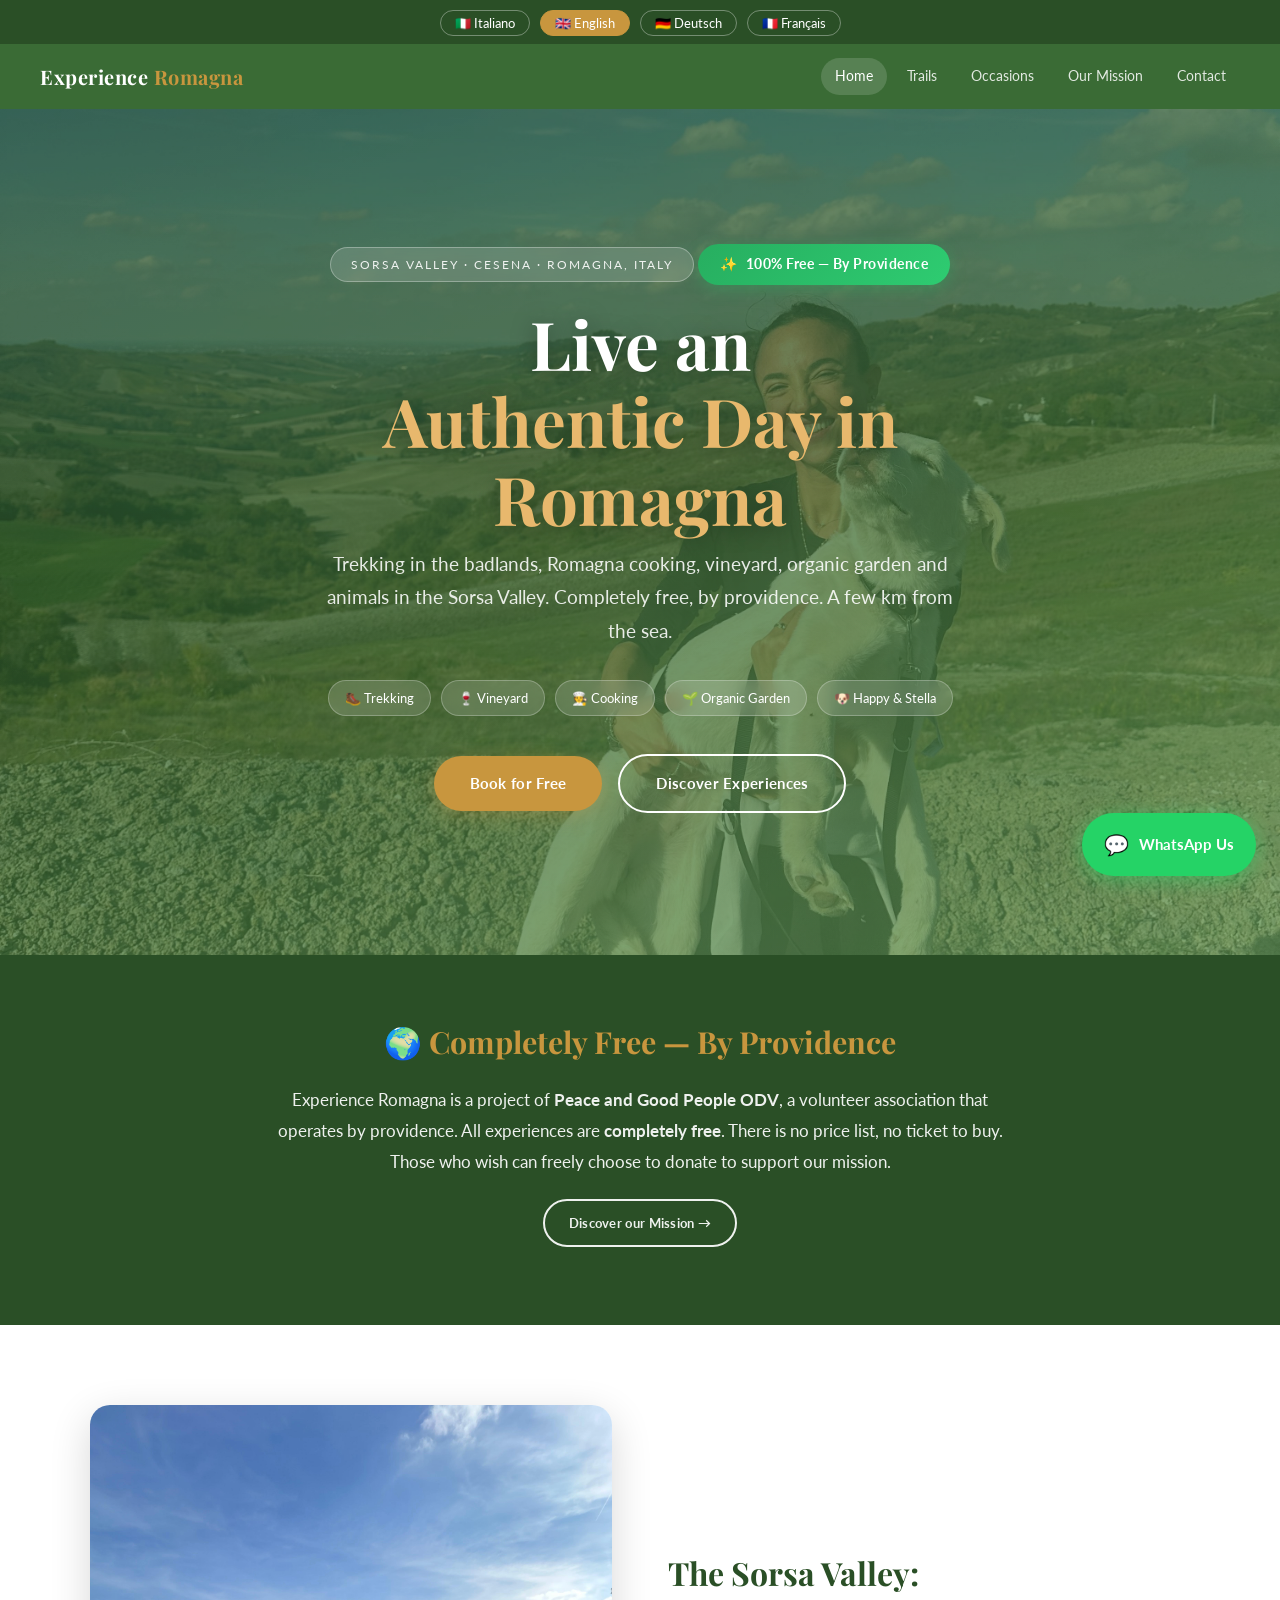
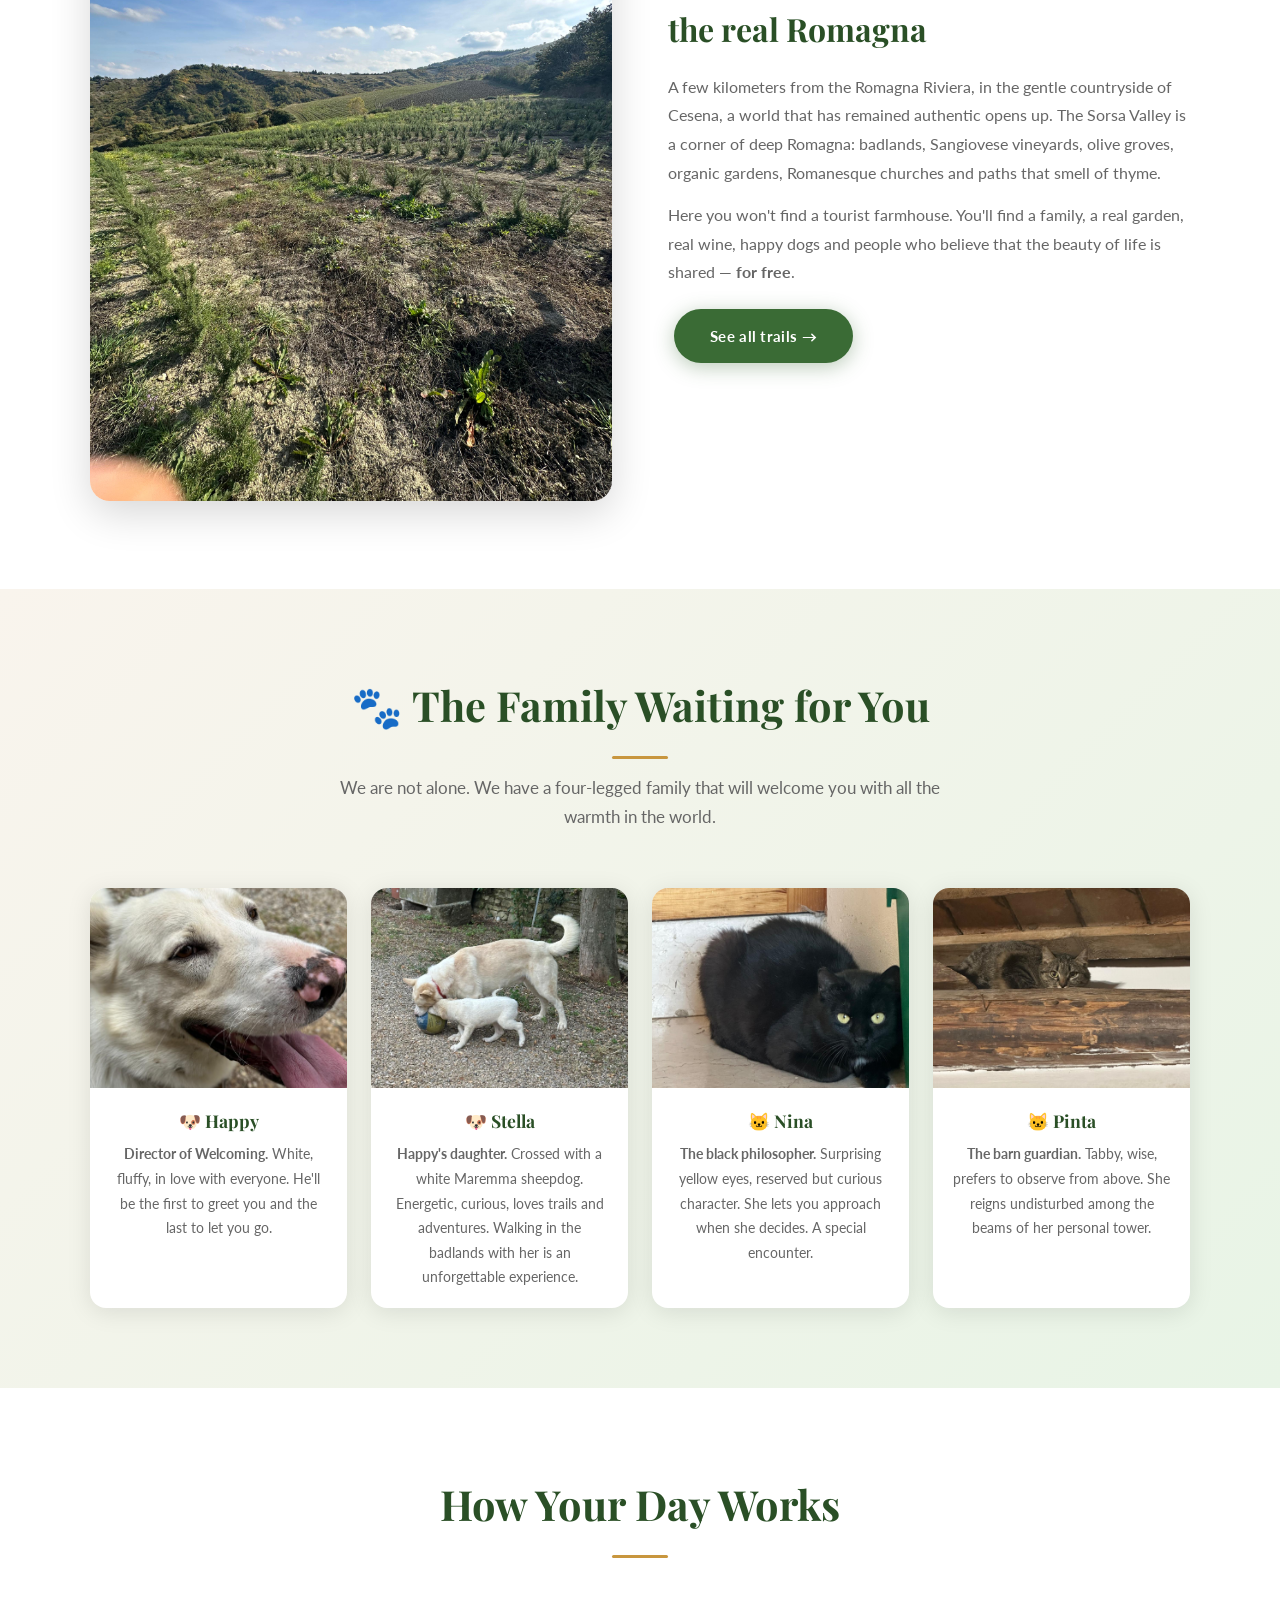
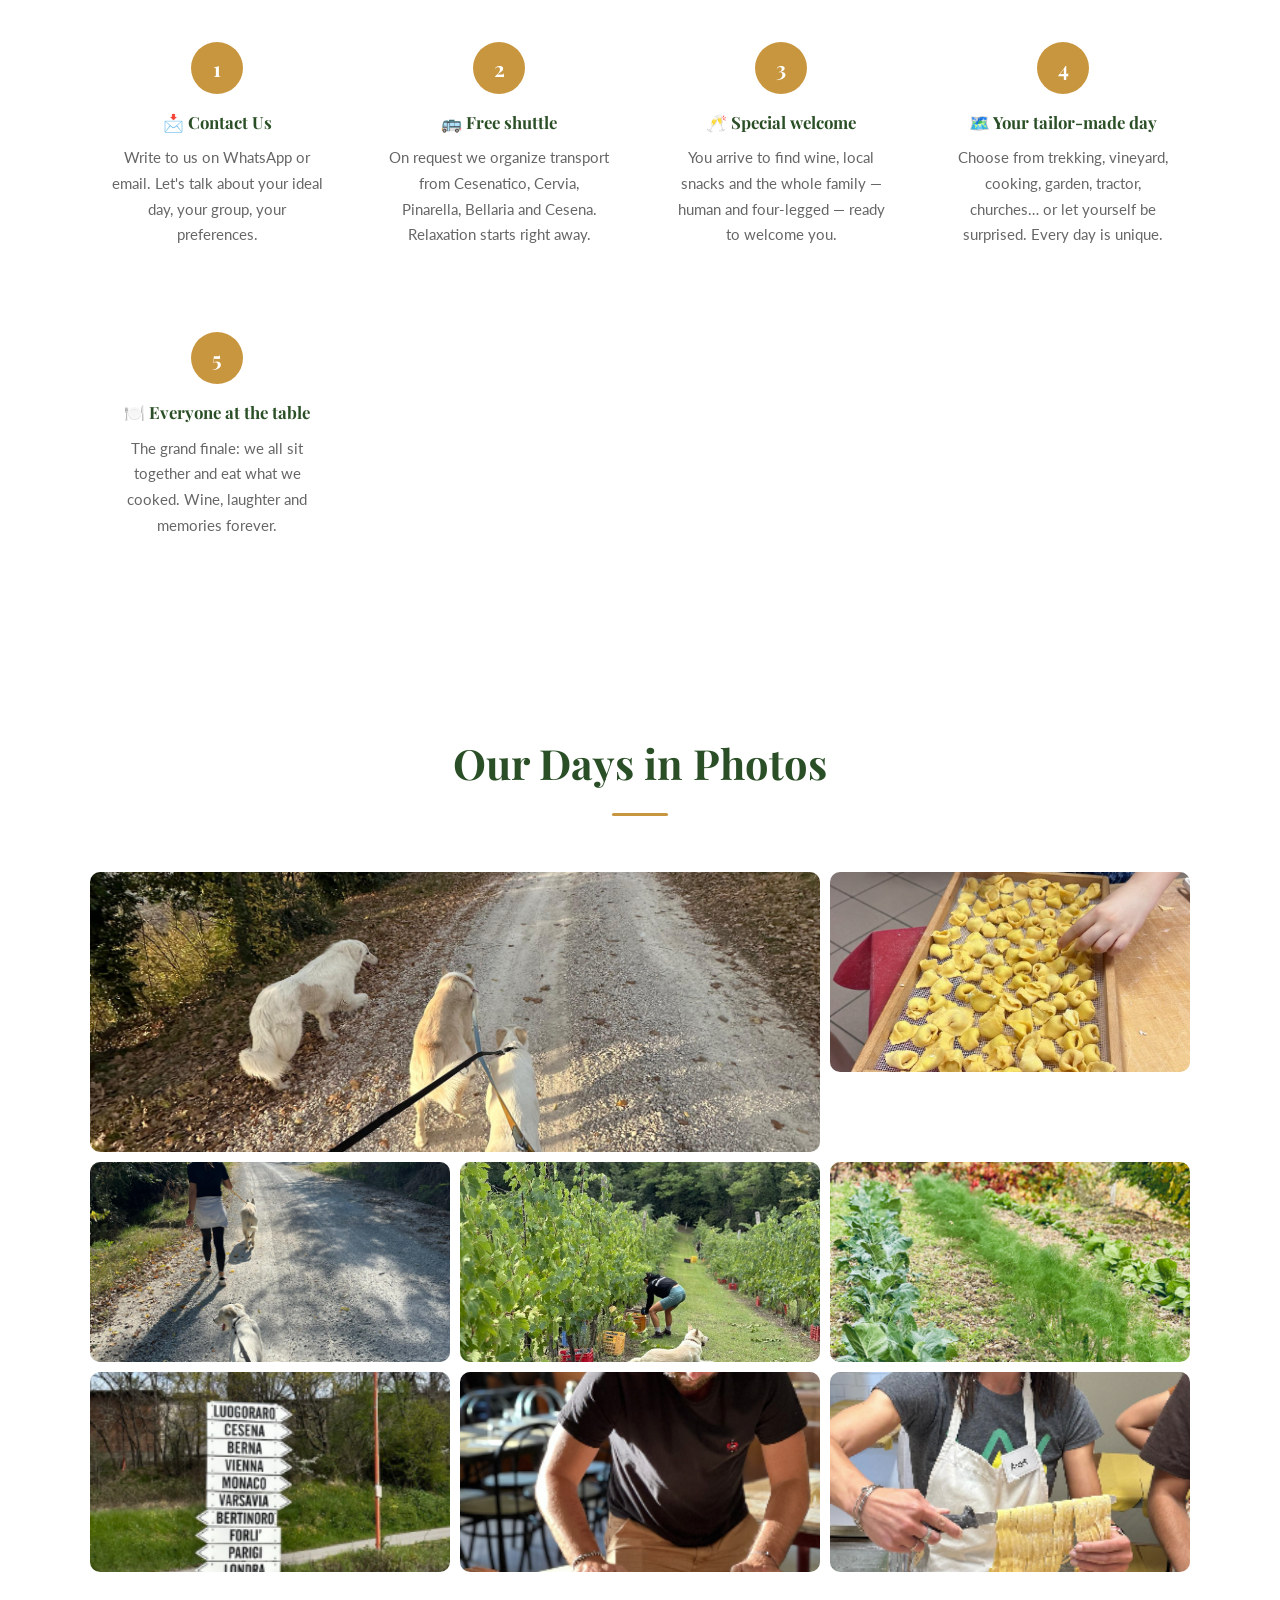
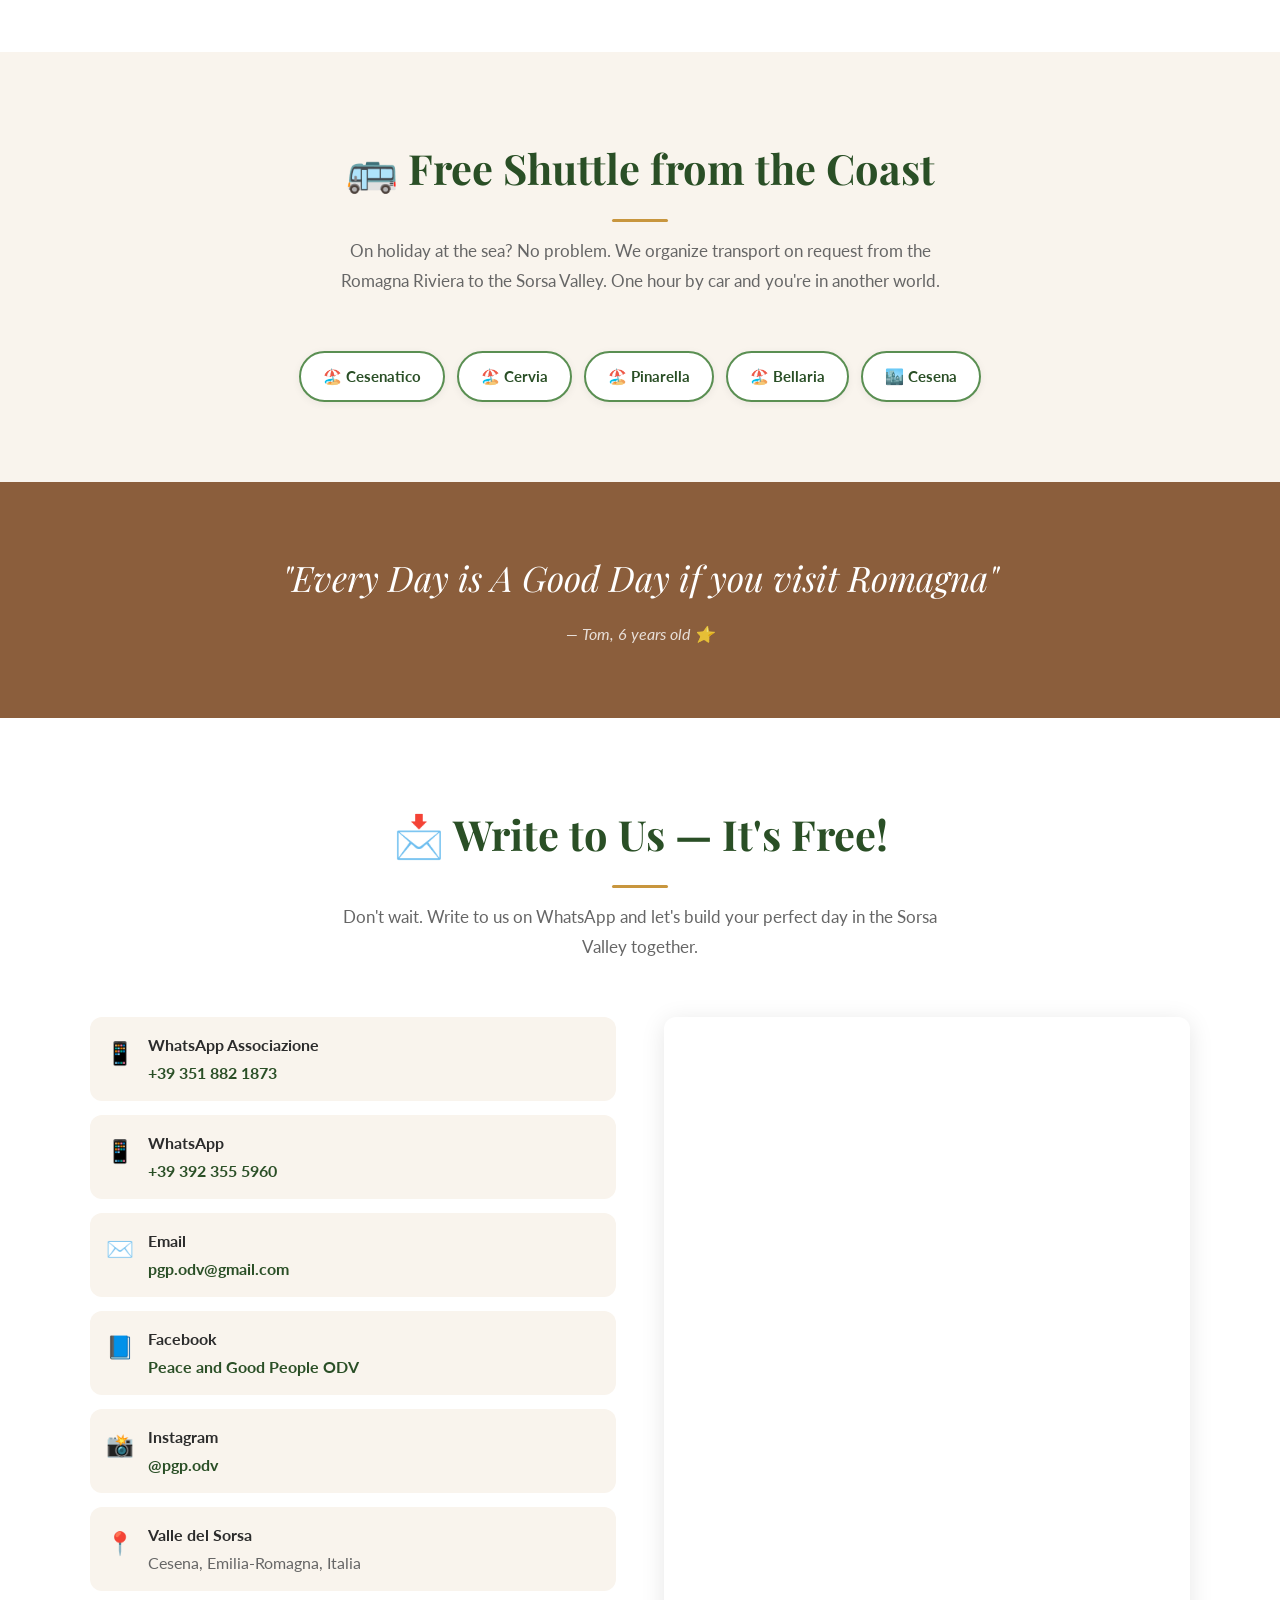
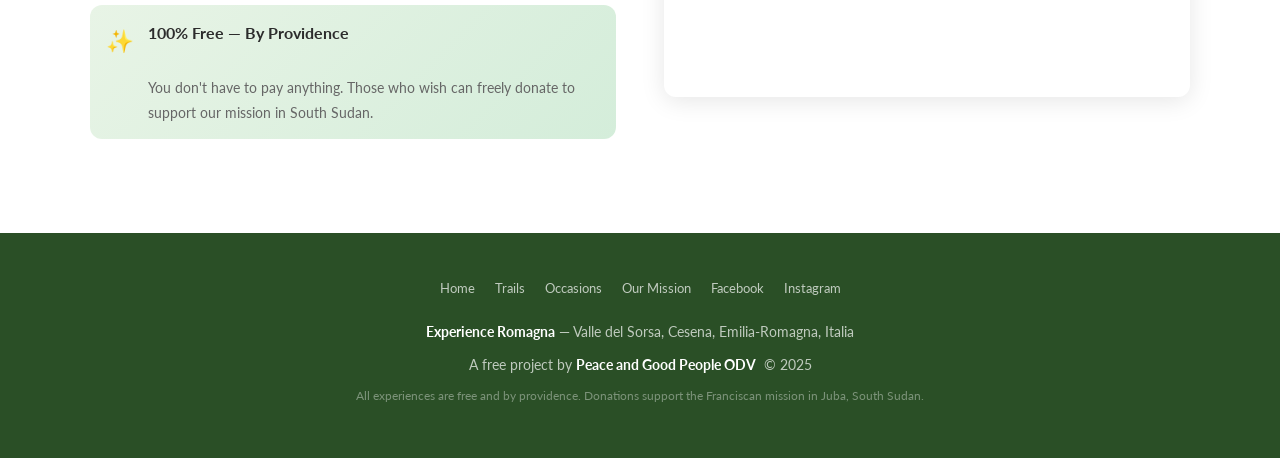
==== commit 22d32e9f: "Add files via upload" ====
--- a/index.html
+++ b/index.html
@@ -12,7 +12,7 @@
 <meta property="og:description" content="Trekking, cucina, vigneto e orto biologico nella Valle del Sorsa. Gratuito. Progetto di Peace and Good People ODV.">
 <meta property="og:type" content="website">
 <meta property="og:url" content="https://www.experienceromagna.com/">
-<meta property="og:image" content="https://www.experienceromagna.com/images/hero-colline.png">
+<meta property="og:image" content="https://www.experienceromagna.com/images/stellainbraccio2.jpeg">
 <link rel="alternate" hreflang="it" href="https://www.experienceromagna.com/">
 <link rel="alternate" hreflang="en" href="https://www.experienceromagna.com/?lang=en">
 <link rel="alternate" hreflang="de" href="https://www.experienceromagna.com/?lang=de">
@@ -34,7 +34,7 @@
     "addressRegion": "Emilia-Romagna",
     "addressCountry": "IT"
   },
-  "image": "https://www.experienceromagna.com/images/hero-colline.png",
+  "image": "https://www.experienceromagna.com/images/stellainbraccio2.jpeg",
   "sameAs": [
     "https://www.facebook.com/share/1J6EupGuLo/",
     "https://www.instagram.com/pgp.odv"
@@ -59,7 +59,7 @@
   position: absolute;
   inset: 0;
   /* FOTO HERO: cambia 'hero-colline.png' con il nome della tua foto panoramica */
-  background-image: url('images/hero-colline.png');
+  background-image: url('images/stellainbraccio2.jpeg');
   background-size: cover;
   background-position: center;
   opacity: 0.28;
@@ -252,7 +252,7 @@
     <div class="intro-grid">
       <div class="intro-img">
         <!-- FOTO: panorama colline / selfie coppia -->
-        <img src="images/selfie-colline.png" alt="Coppia nella Valle del Sorsa, Cesena, Romagna">
+        <img src="images/campocoltivato.jpeg" alt="Coppia nella Valle del Sorsa, Cesena, Romagna">
       </div>
       <div class="intro-text">
         <h2 data-lang="it" class="active">La Valle del Sorsa:<br>la Romagna vera</h2>
@@ -311,7 +311,7 @@
 
       <div class="animal-card">
         <!-- FOTO: happy-stella.png → Happy e Stella sui calanchi -->
-        <div class="animal-card-img"><img src="images/happy-stella.png" alt="Stella cane bianco figlia di Happy Valle del Sorsa calanchi Cesena" loading="lazy"></div>
+        <div class="animal-card-img"><img src="images/cani-palla.jpeg" alt="Stella cane bianco figlia di Happy Valle del Sorsa calanchi Cesena" loading="lazy"></div>
         <div class="animal-card-body">
           <h3>🐶 Stella</h3>
           <p data-lang="it" class="active"><strong>Figlia di Happy.</strong> Incrocio con una maremmana bianca. Energica, curiosa, ama i sentieri e le avventure. In cammino sui calanchi con lei è un'esperienza indimenticabile.</p>
@@ -323,7 +323,7 @@
 
       <div class="animal-card">
         <!-- FOTO: nina.png → gatta Nina nera -->
-        <div class="animal-card-img"><img src="images/nina.png" alt="Nina gatta nera Experience Romagna" loading="lazy"></div>
+        <div class="animal-card-img"><img src="images/nina.jpeg" alt="Nina gatta nera Experience Romagna" loading="lazy"></div>
         <div class="animal-card-body">
           <h3>🐱 Nina</h3>
           <p data-lang="it" class="active"><strong>La filosofa nera.</strong> Occhi gialli sorprendenti, carattere riservato ma curioso. Si lascia avvicinare quando decide lei. Un incontro speciale.</p>
@@ -335,7 +335,7 @@
 
       <div class="animal-card">
         <!-- FOTO: pinta.png → gatta Pinta tigrata -->
-        <div class="animal-card-img"><img src="images/pinta.png" alt="Pinta gatta tigrata Experience Romagna Valle del Sorsa" loading="lazy"></div>
+        <div class="animal-card-img"><img src="images/pinta.jpeg" alt="Pinta gatta tigrata Experience Romagna Valle del Sorsa" loading="lazy"></div>
         <div class="animal-card-body">
           <h3>🐱 Pinta</h3>
           <p data-lang="it" class="active"><strong>La guardiana del fienile.</strong> Tigrata, saggia, preferisce osservare dall'alto. Regna indisturbata tra i travi della sua torre personale.</p>
@@ -431,11 +431,11 @@
     </div>
     <div class="gallery-grid">
       <!-- FOTO GALLERY: modifica i nomi dei file per cambiare le immagini -->
-      <img src="images/happy-stella2.png" alt="Happy e Stella sui calanchi Valle del Sorsa Cesena" loading="lazy">
+      <img src="images/trekkingtramontocani3.jpeg" alt="Happy e Stella al tramonto sui calanchi Valle del Sorsa Cesena" loading="lazy">
       <img src="images/cappelletti.png" alt="Cappelletti romagnoli fatti a mano" loading="lazy">
-      <img src="images/trekking-gruppo.png" alt="Gruppo trekking Valle del Sorsa Romagna" loading="lazy">
+      <img src="images/trekking_estate.jpeg" alt="Gruppo trekking Valle del Sorsa Romagna" loading="lazy">
       <img src="images/vendemmia.png" alt="Vendemmia Sangiovese Romagna Valle del Sorsa" loading="lazy">
-      <img src="images/verdure.png" alt="Verdure biologiche orto Valle del Sorsa" loading="lazy">
+      <img src="images/ortoautunno2.jpeg" alt="Verdure biologiche orto Valle del Sorsa" loading="lazy">
       <img src="images/cartelli.png" alt="Cartello LuogoRaro Cesena Romagna" loading="lazy">
       <img src="images/sfoglia.png" alt="Sfoglia matterello pasta fresca Romagna" loading="lazy">
       <img src="images/cucina.png" alt="Cucina romagnola cooking class" loading="lazy">
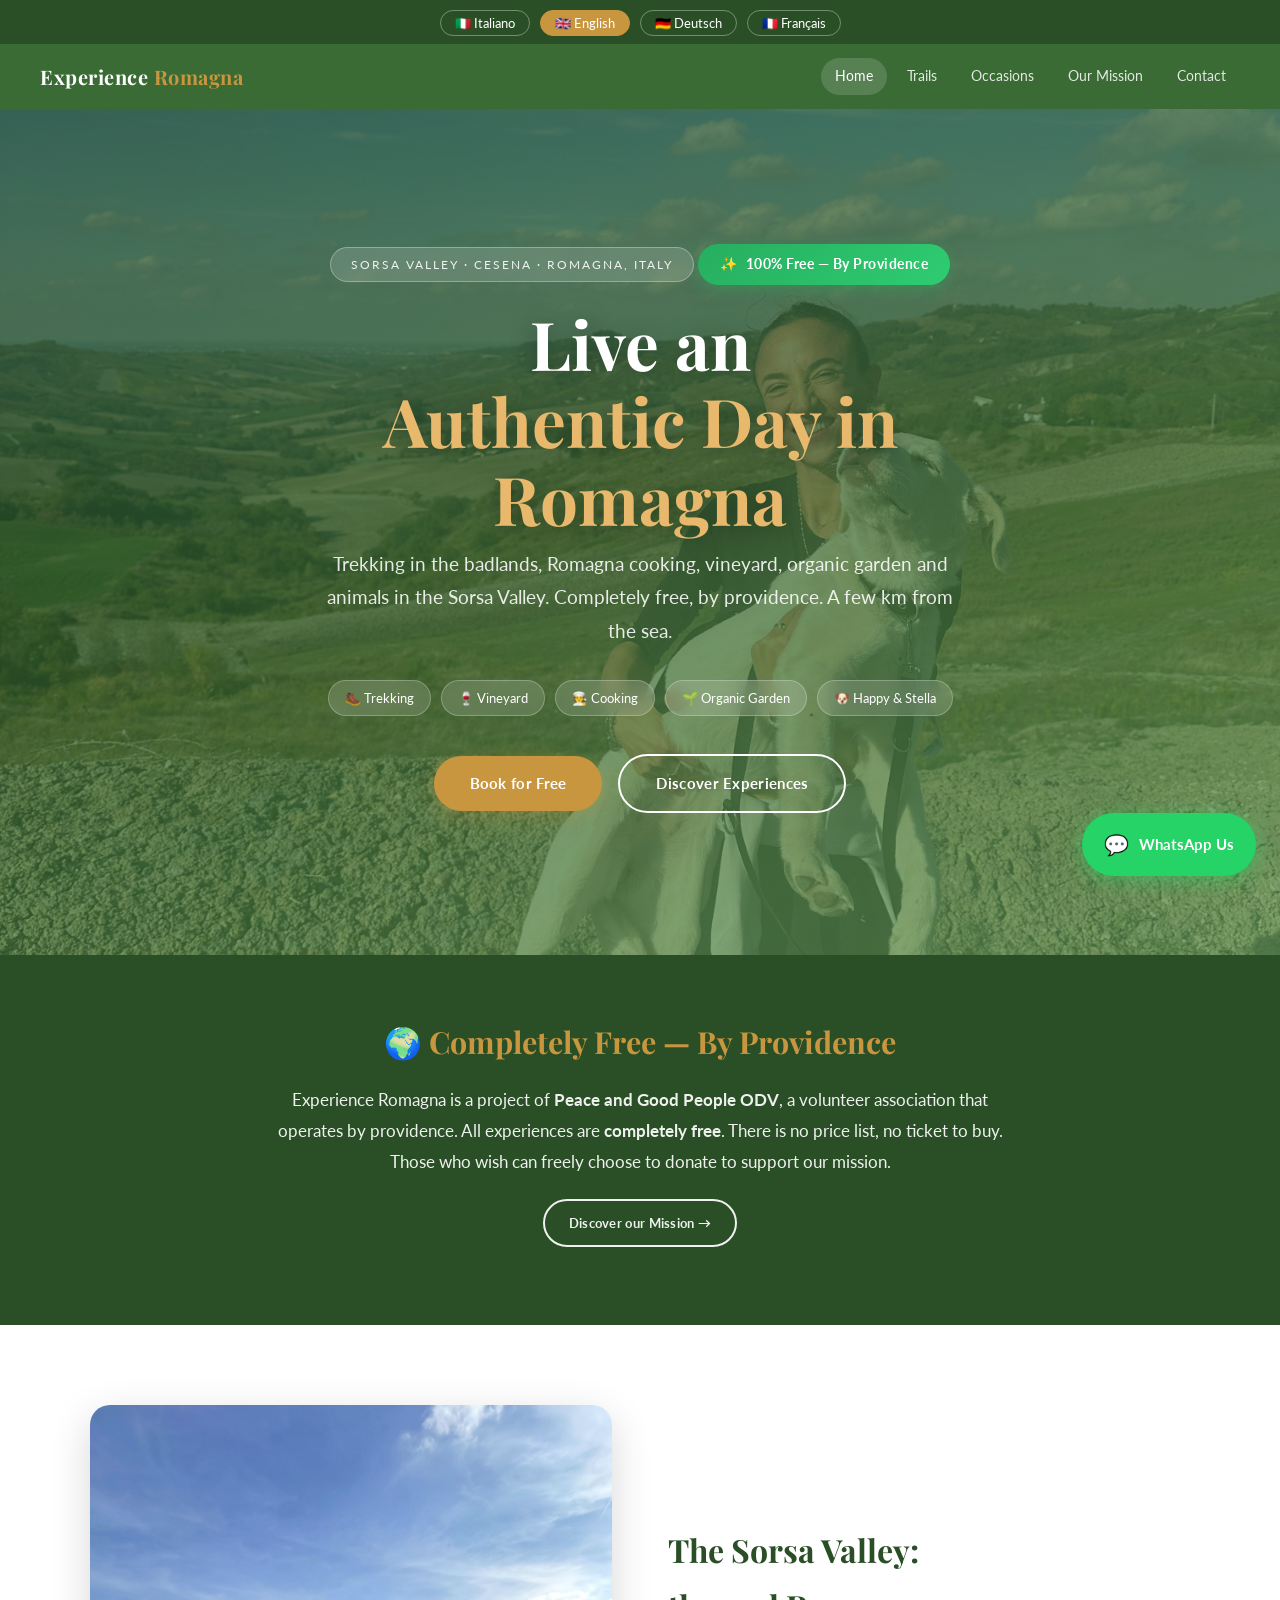
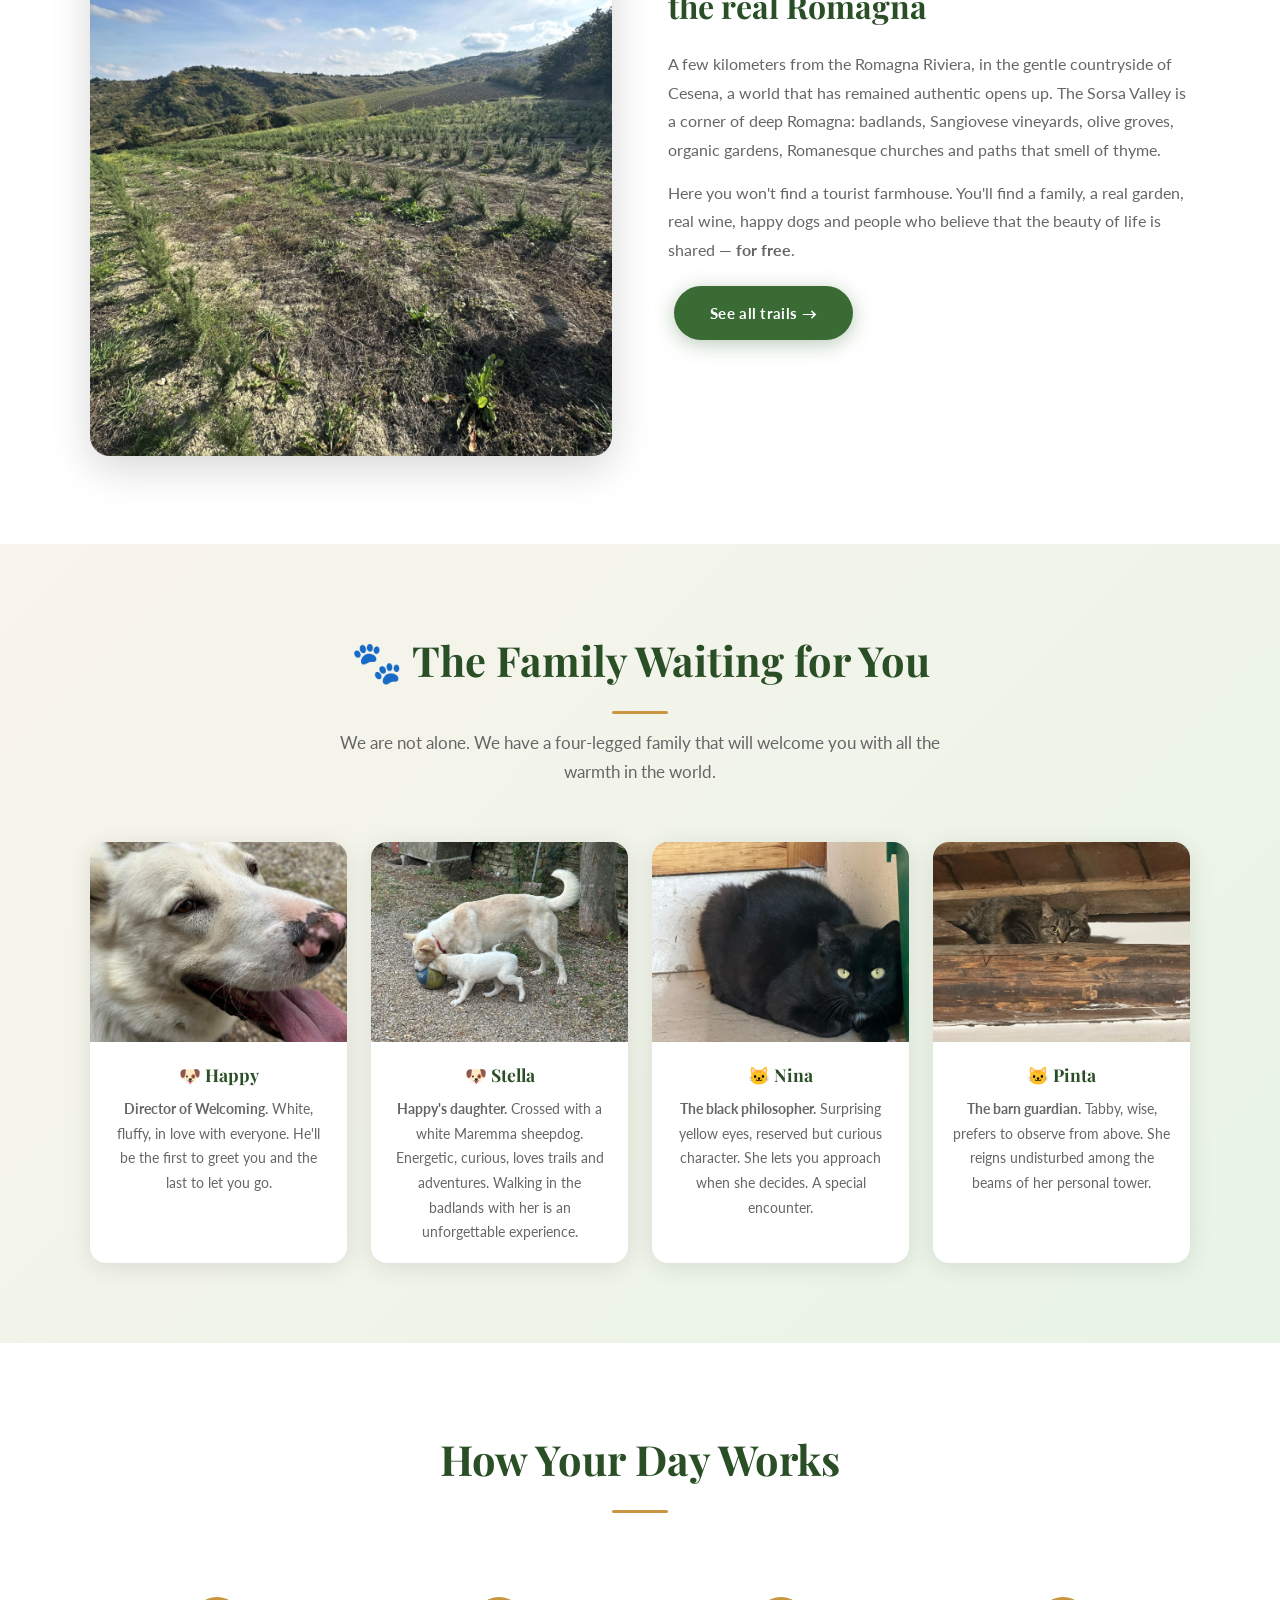
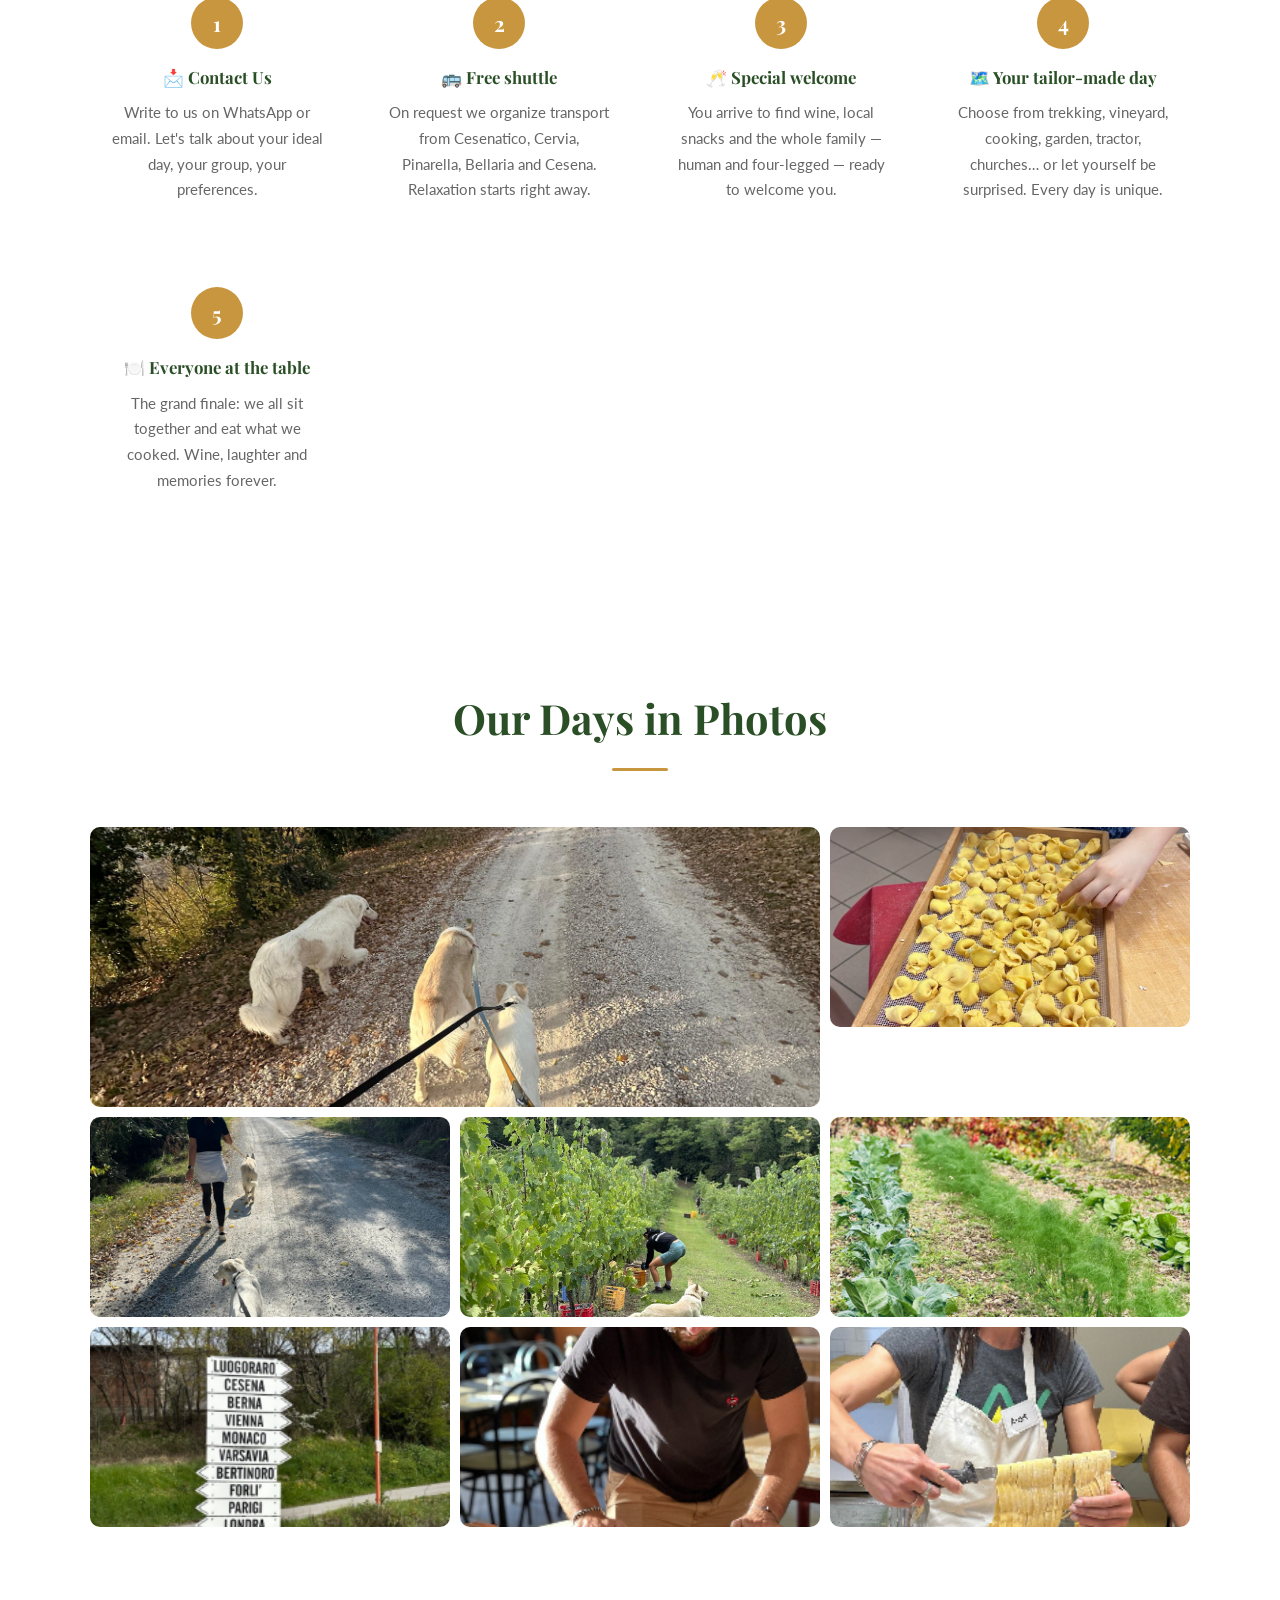
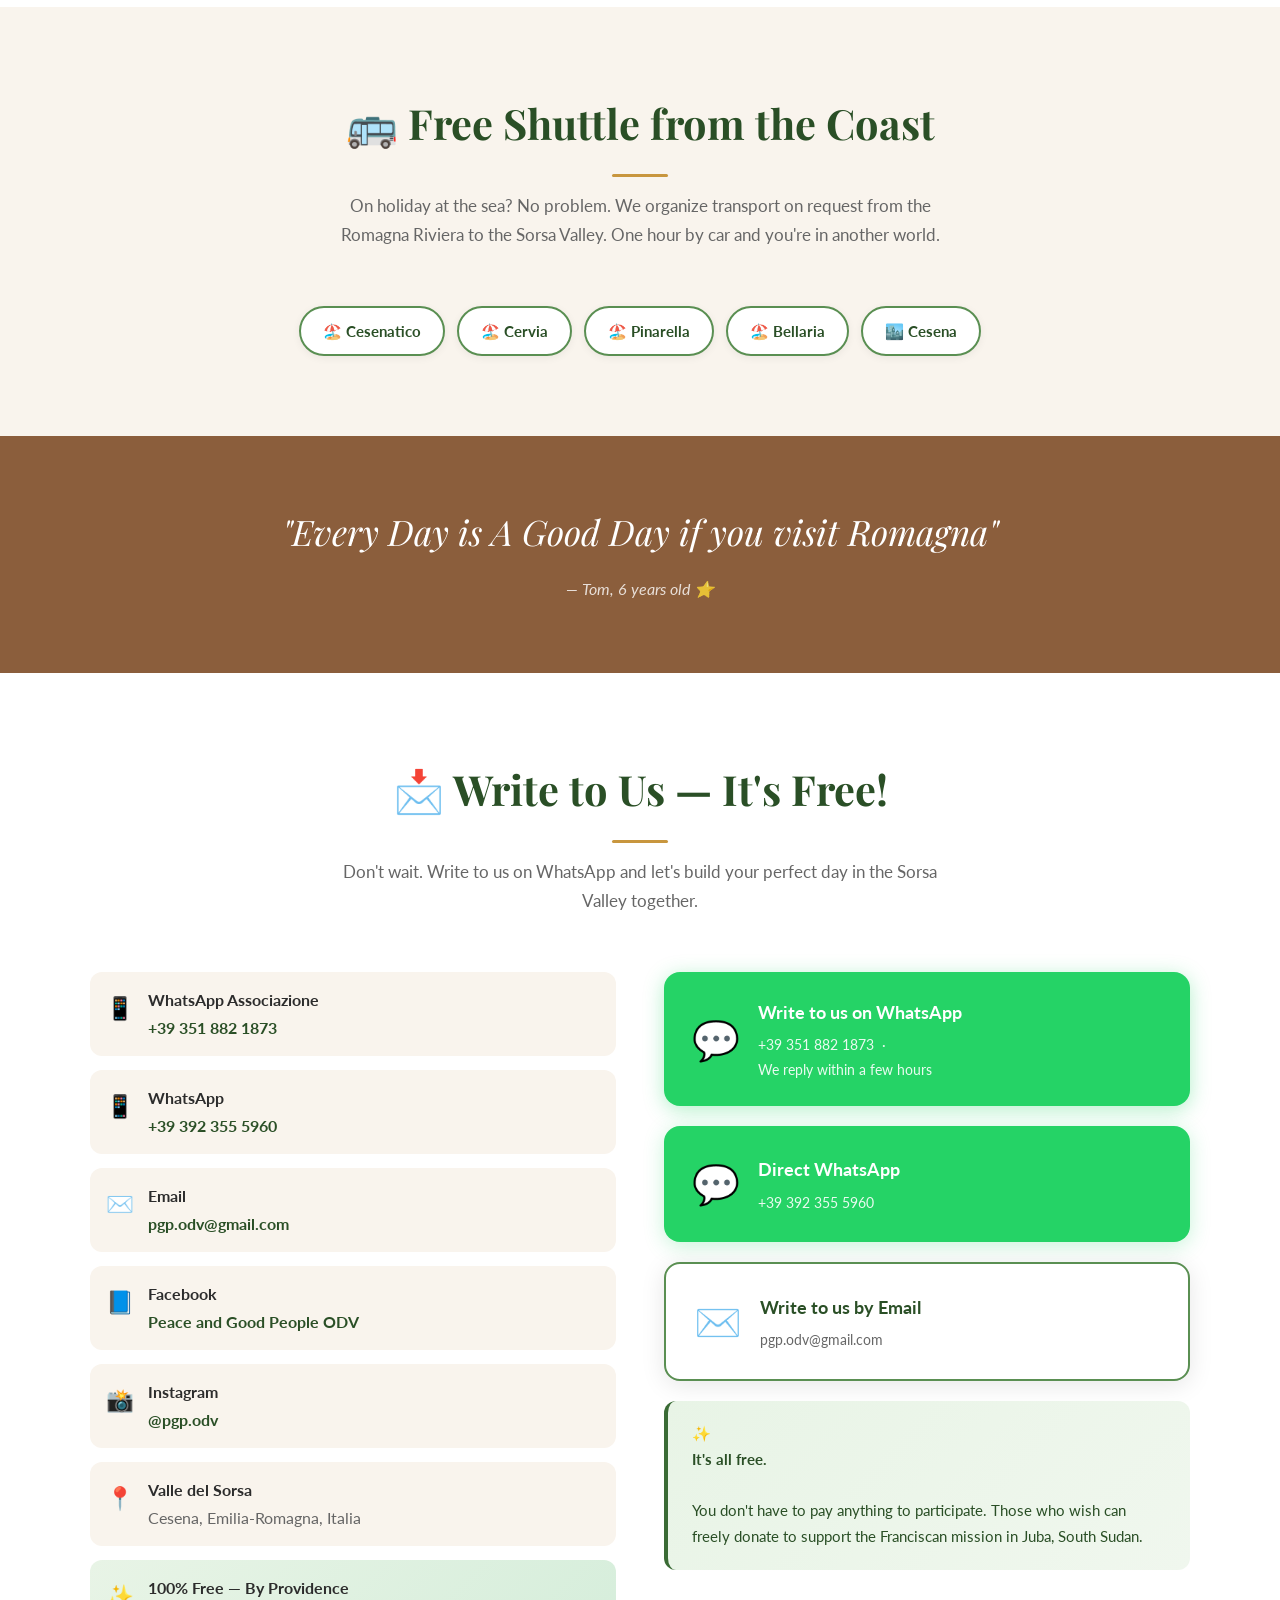
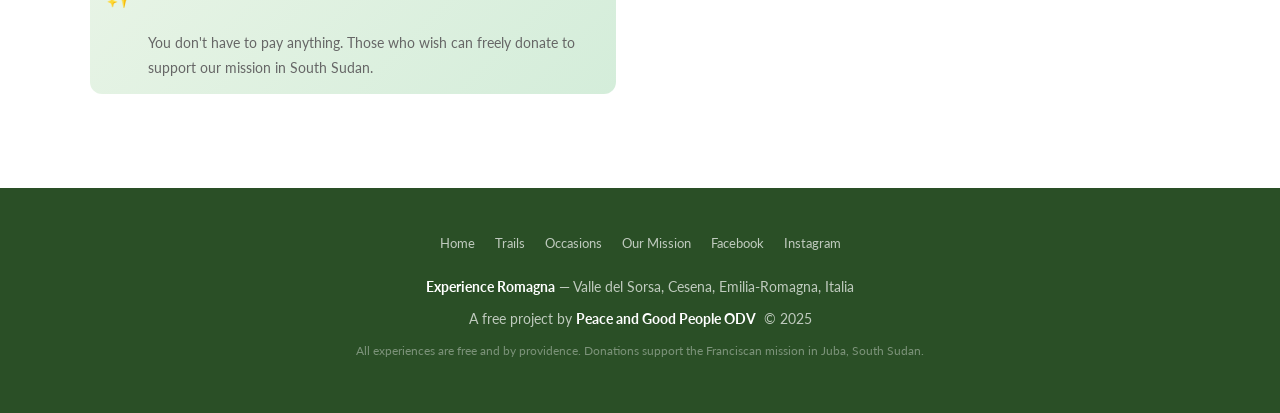
==== commit 18d2d294: "Add files via upload" ====
--- a/index.html
+++ b/index.html
@@ -546,11 +546,74 @@
           </div>
         </div>
       </div>
-      <div>
-        <iframe src="https://docs.google.com/forms/d/e/1FAIpQLSf4CN4AVN9iKxZJMytGkEgsSaHIRoL7BvJD6KryHV63Wq---A/viewform?embedded=true"
-          width="100%" style="min-height:680px; border:none; border-radius:12px; box-shadow:var(--shadow);"
-          title="Prenota Experience Romagna" loading="lazy">
-        </iframe>
+      <div style="display:flex; flex-direction:column; gap:20px; justify-content:center;">
+
+        <!-- WhatsApp Associazione -->
+        <a href="https://wa.me/393518821873" target="_blank" rel="noopener"
+          style="display:flex; align-items:center; gap:18px; background:#25d366; color:white; padding:24px 28px; border-radius:16px; text-decoration:none; box-shadow:0 4px 20px rgba(37,211,102,0.35); transition:transform 0.2s;"
+          onmouseover="this.style.transform='translateY(-3px)'" onmouseout="this.style.transform='translateY(0)'">
+          <span style="font-size:2.4rem;">💬</span>
+          <div>
+            <div style="font-size:1.15rem; font-weight:700; margin-bottom:4px;">
+              <span data-lang="it" class="active">Scrivici su WhatsApp</span>
+              <span data-lang="en">Write to us on WhatsApp</span>
+              <span data-lang="de">Schreib uns auf WhatsApp</span>
+              <span data-lang="fr">Écris-nous sur WhatsApp</span>
+            </div>
+            <div style="font-size:0.9rem; opacity:0.9;">
+              +39 351 882 1873 &nbsp;·&nbsp;
+              <span data-lang="it" class="active">Rispondiamo entro poche ore</span>
+              <span data-lang="en">We reply within a few hours</span>
+              <span data-lang="de">Wir antworten innerhalb weniger Stunden</span>
+              <span data-lang="fr">Nous répondons en quelques heures</span>
+            </div>
+          </div>
+        </a>
+
+        <!-- WhatsApp personale -->
+        <a href="https://wa.me/393923555960" target="_blank" rel="noopener"
+          style="display:flex; align-items:center; gap:18px; background:#25d366; color:white; padding:24px 28px; border-radius:16px; text-decoration:none; box-shadow:0 4px 20px rgba(37,211,102,0.25); transition:transform 0.2s;"
+          onmouseover="this.style.transform='translateY(-3px)'" onmouseout="this.style.transform='translateY(0)'">
+          <span style="font-size:2.4rem;">💬</span>
+          <div>
+            <div style="font-size:1.15rem; font-weight:700; margin-bottom:4px;">
+              <span data-lang="it" class="active">WhatsApp diretto</span>
+              <span data-lang="en">Direct WhatsApp</span>
+              <span data-lang="de">Direkt WhatsApp</span>
+              <span data-lang="fr">WhatsApp direct</span>
+            </div>
+            <div style="font-size:0.9rem; opacity:0.9;">+39 392 355 5960</div>
+          </div>
+        </a>
+
+        <!-- Email -->
+        <a href="mailto:pgp.odv@gmail.com"
+          style="display:flex; align-items:center; gap:18px; background:white; color:var(--green-dark); padding:24px 28px; border-radius:16px; text-decoration:none; box-shadow:var(--shadow); border:2px solid var(--green-light); transition:transform 0.2s;"
+          onmouseover="this.style.transform='translateY(-3px)'" onmouseout="this.style.transform='translateY(0)'">
+          <span style="font-size:2.4rem;">✉️</span>
+          <div>
+            <div style="font-size:1.15rem; font-weight:700; margin-bottom:4px;">
+              <span data-lang="it" class="active">Scrivici via Email</span>
+              <span data-lang="en">Write to us by Email</span>
+              <span data-lang="de">Schreib uns per E-Mail</span>
+              <span data-lang="fr">Écris-nous par Email</span>
+            </div>
+            <div style="font-size:0.9rem; color:var(--text-light);">pgp.odv@gmail.com</div>
+          </div>
+        </a>
+
+        <!-- Nota provvidenza -->
+        <div style="background:linear-gradient(135deg,#e8f4e6,#f0f7ee); border-radius:12px; padding:20px 24px; border-left:4px solid var(--green);">
+          <p style="color:var(--green-dark); font-size:0.95rem; margin:0; line-height:1.7;">
+            <strong>✨ <span data-lang="it" class="active">È tutto gratuito.</span><span data-lang="en">It's all free.</span><span data-lang="de">Es ist alles kostenlos.</span><span data-lang="fr">C'est tout gratuit.</span></strong>
+            <br>
+            <span data-lang="it" class="active">Non devi pagare nulla per partecipare. Chi vuole può donare liberamente per sostenere la missione francescana a Juba, Sud Sudan.</span>
+            <span data-lang="en">You don't have to pay anything to participate. Those who wish can freely donate to support the Franciscan mission in Juba, South Sudan.</span>
+            <span data-lang="de">Sie müssen nichts bezahlen, um teilzunehmen. Wer möchte, kann frei für die franziskanische Mission in Juba, Südsudan, spenden.</span>
+            <span data-lang="fr">Vous n'avez rien à payer pour participer. Ceux qui le souhaitent peuvent librement faire un don pour la mission franciscaine à Juba, Soudan du Sud.</span>
+          </p>
+        </div>
+
       </div>
     </div>
   </div>
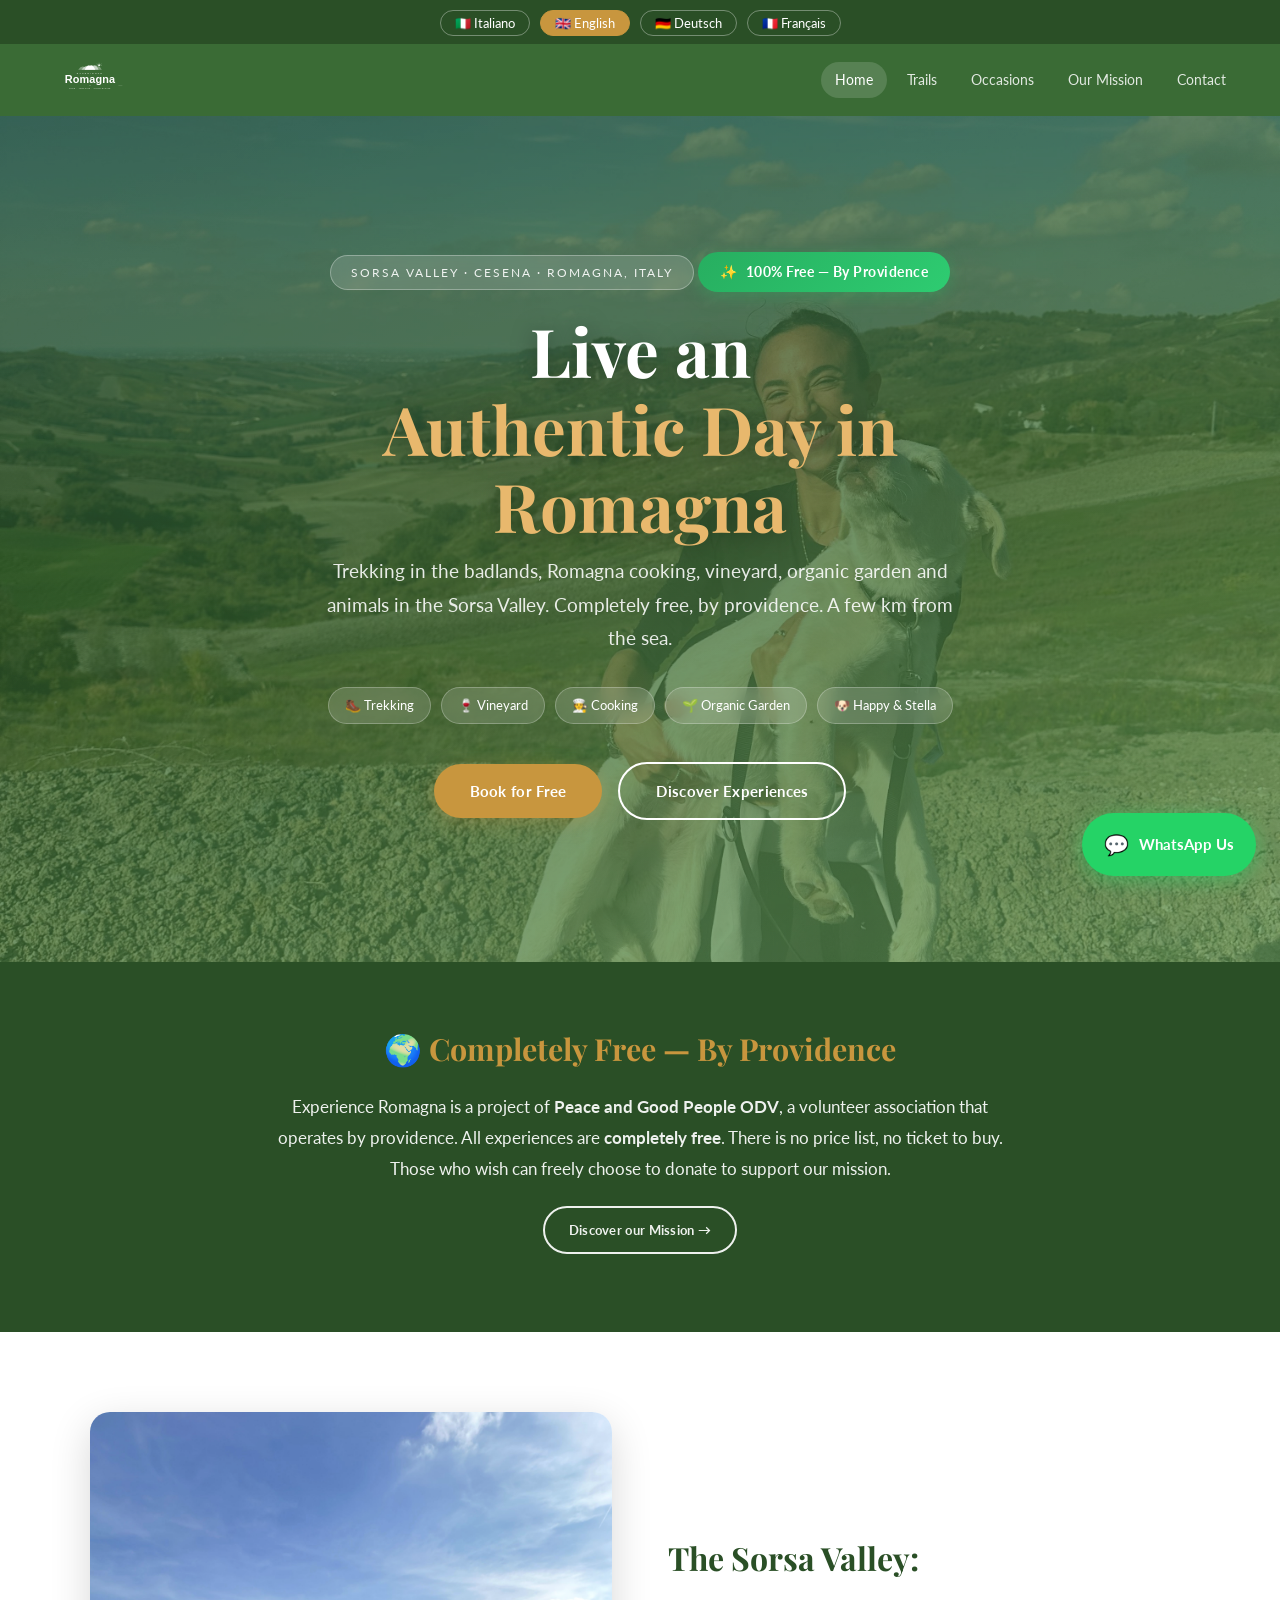
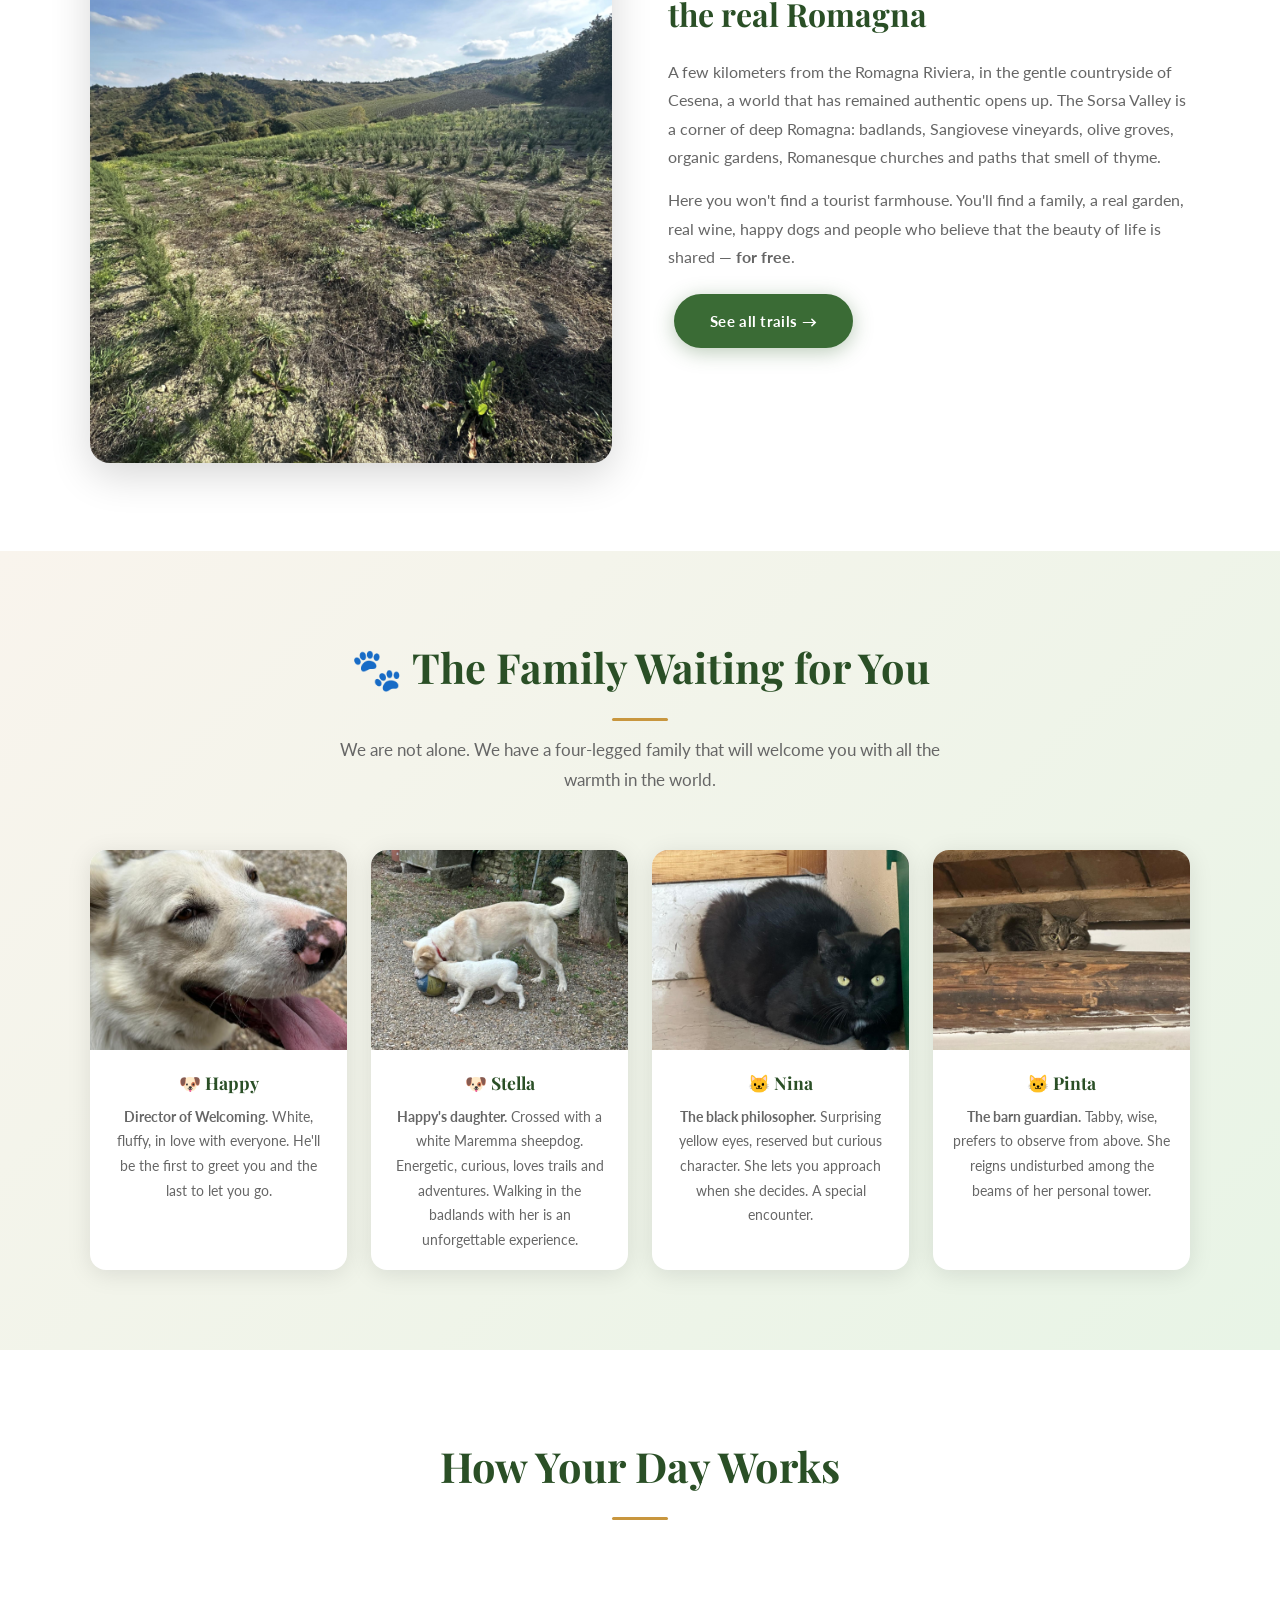
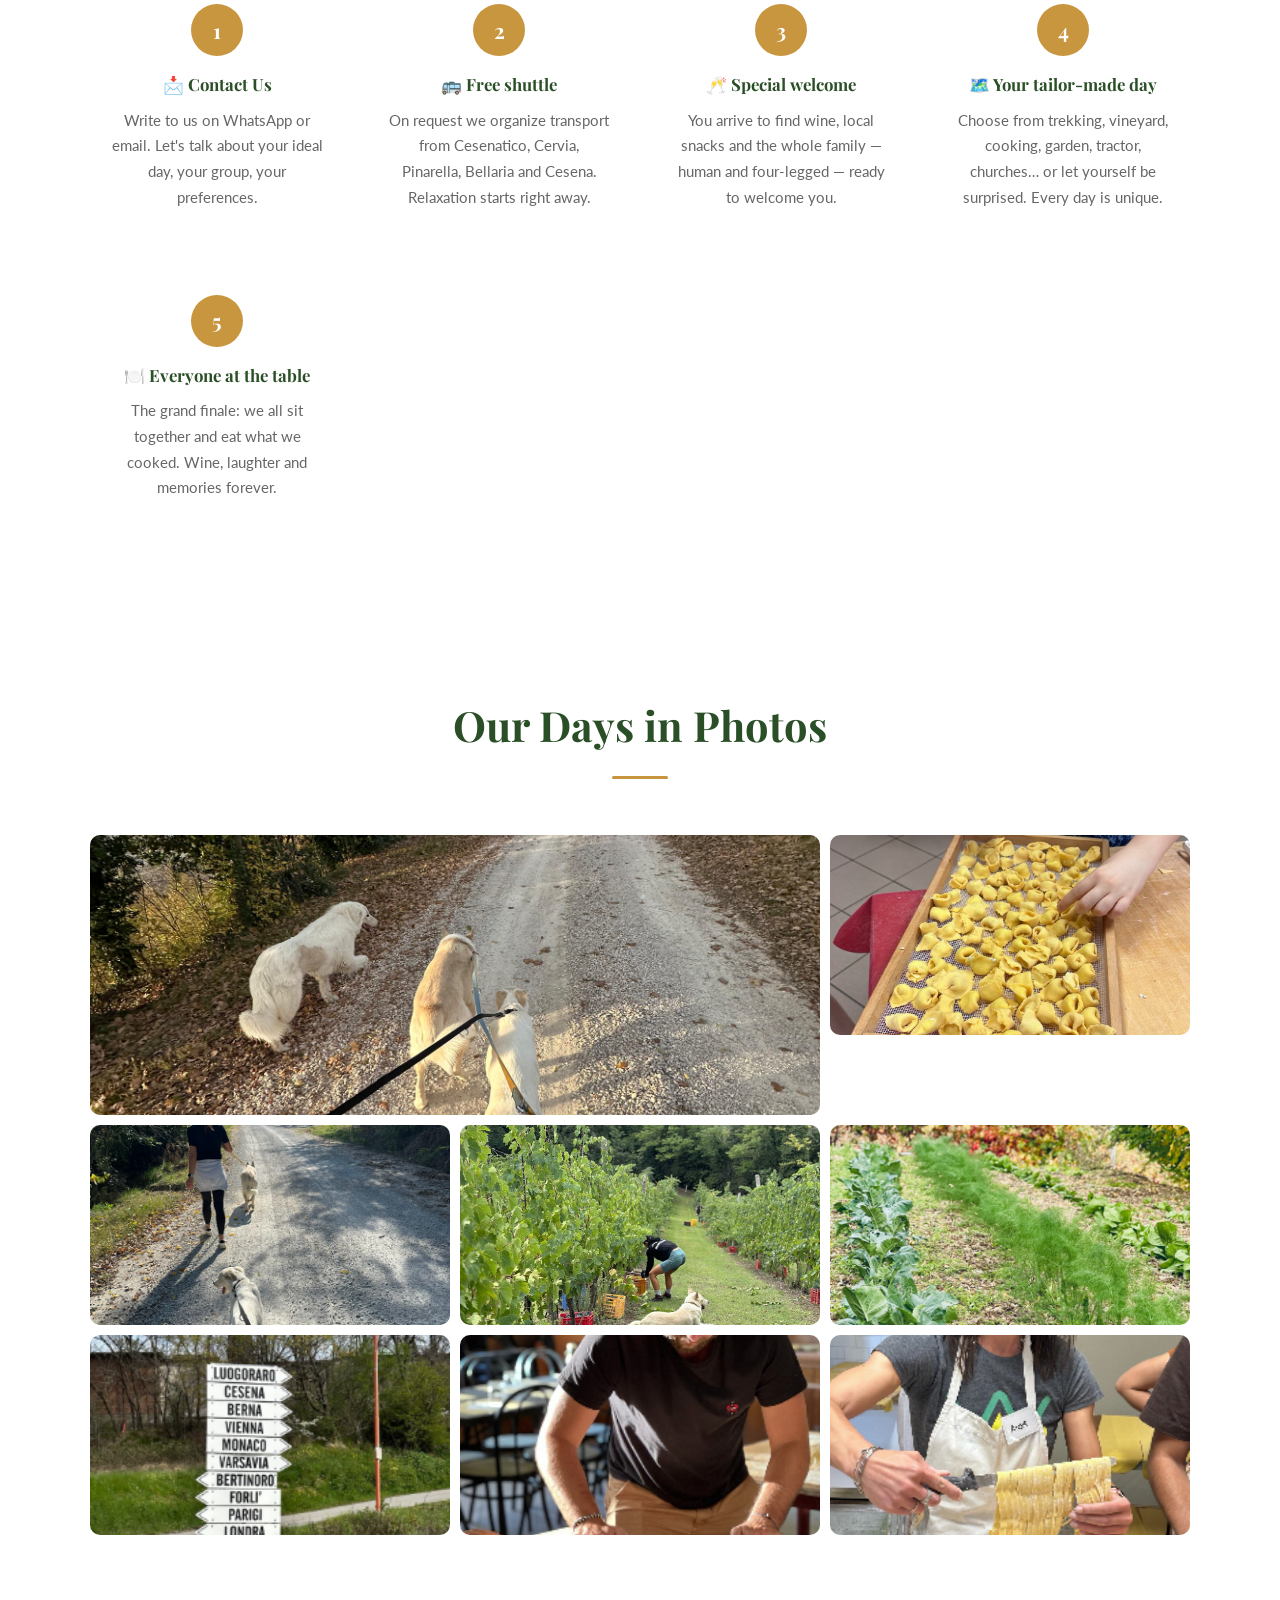
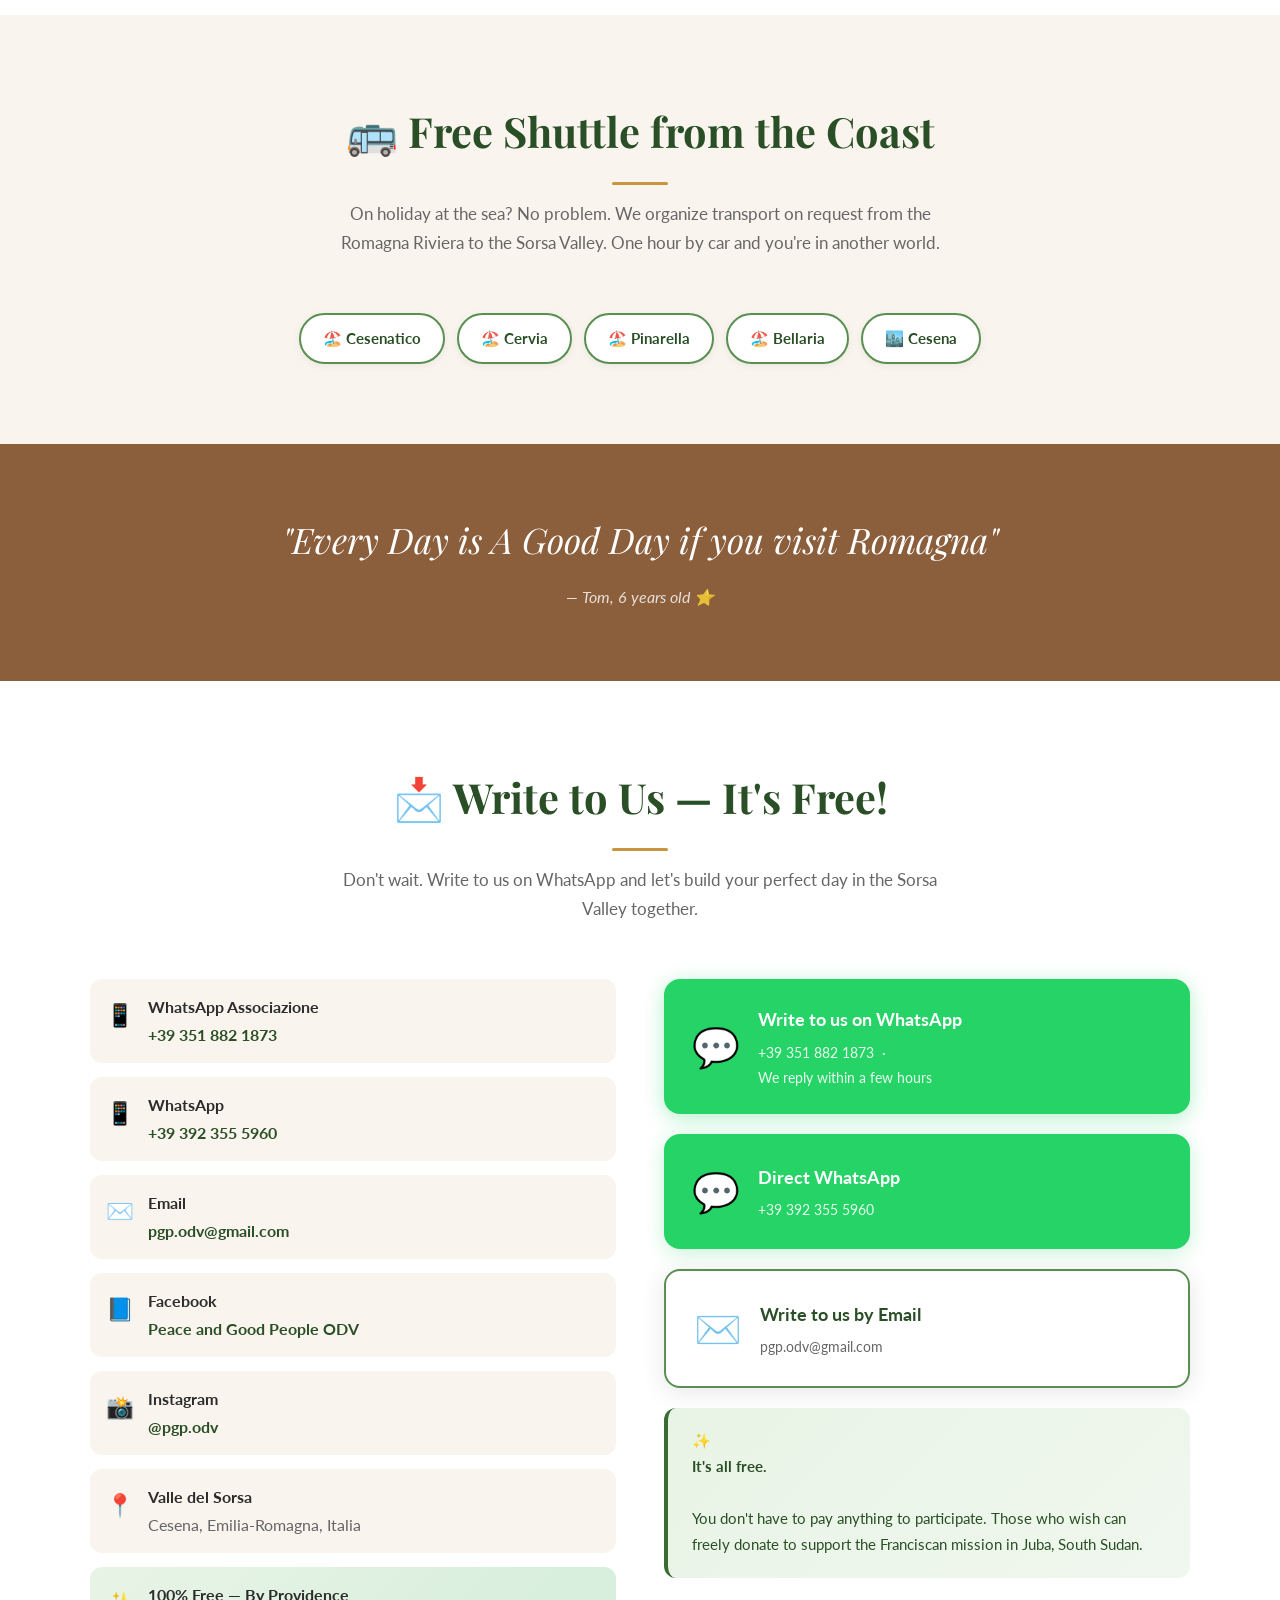
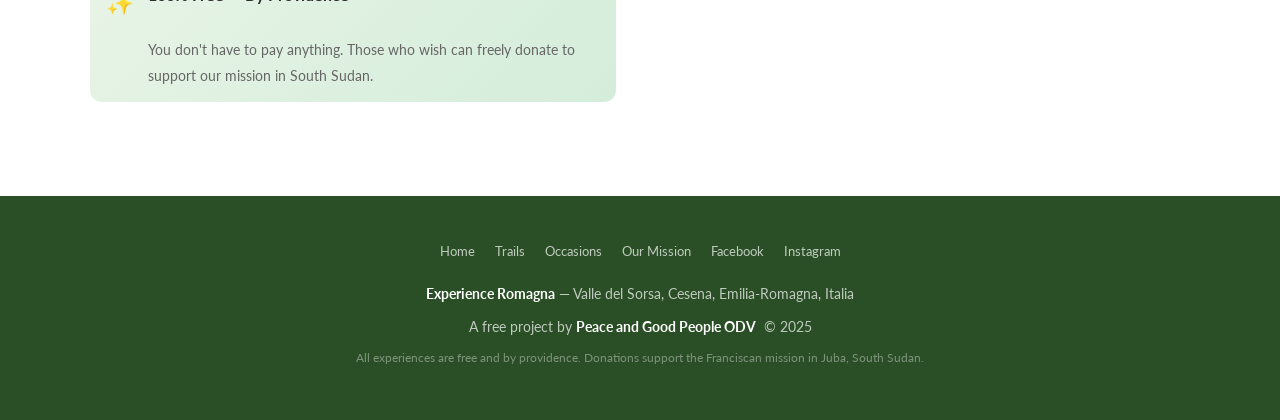
==== commit b20edffa: "Add files via upload" ====
--- a/index.html
+++ b/index.html
@@ -41,6 +41,7 @@
   ]
 }
 </script>
+<link rel="icon" type="image/svg+xml" href="images/logo-round.svg">
 <link rel="stylesheet" href="style.css">
 <style>
 /* === HERO === */
@@ -166,7 +167,7 @@
 
 <!-- NAV -->
 <nav>
-  <a href="index.html" class="nav-logo">Experience <span>Romagna</span></a>
+  <a href="index.html" class="nav-logo"><img src="images/logo-horizontal.svg" alt="Experience Romagna" style="height:44px; width:auto; display:block;"></a>
   <div class="nav-links">
     <a href="index.html" class="nav-home active-page">Home</a>
     <a href="percorsi.html" class="nav-percorsi">Percorsi</a>
--- a/style.css
+++ b/style.css
@@ -97,14 +97,11 @@
   position: relative;
 }
 .nav-logo {
-  color: white;
-  font-family: 'Playfair Display', serif;
-  font-size: 20px;
-  font-weight: 700;
-  text-decoration: none;
-  letter-spacing: 0.5px;
-}
-.nav-logo span { color: var(--gold); }
+  display: flex;
+  align-items: center;
+  text-decoration: none;
+}
+.nav-logo img { filter: brightness(0) invert(1); }
 .nav-links { display: flex; align-items: center; gap: 6px; }
 .nav-links a {
   color: rgba(255,255,255,0.85);
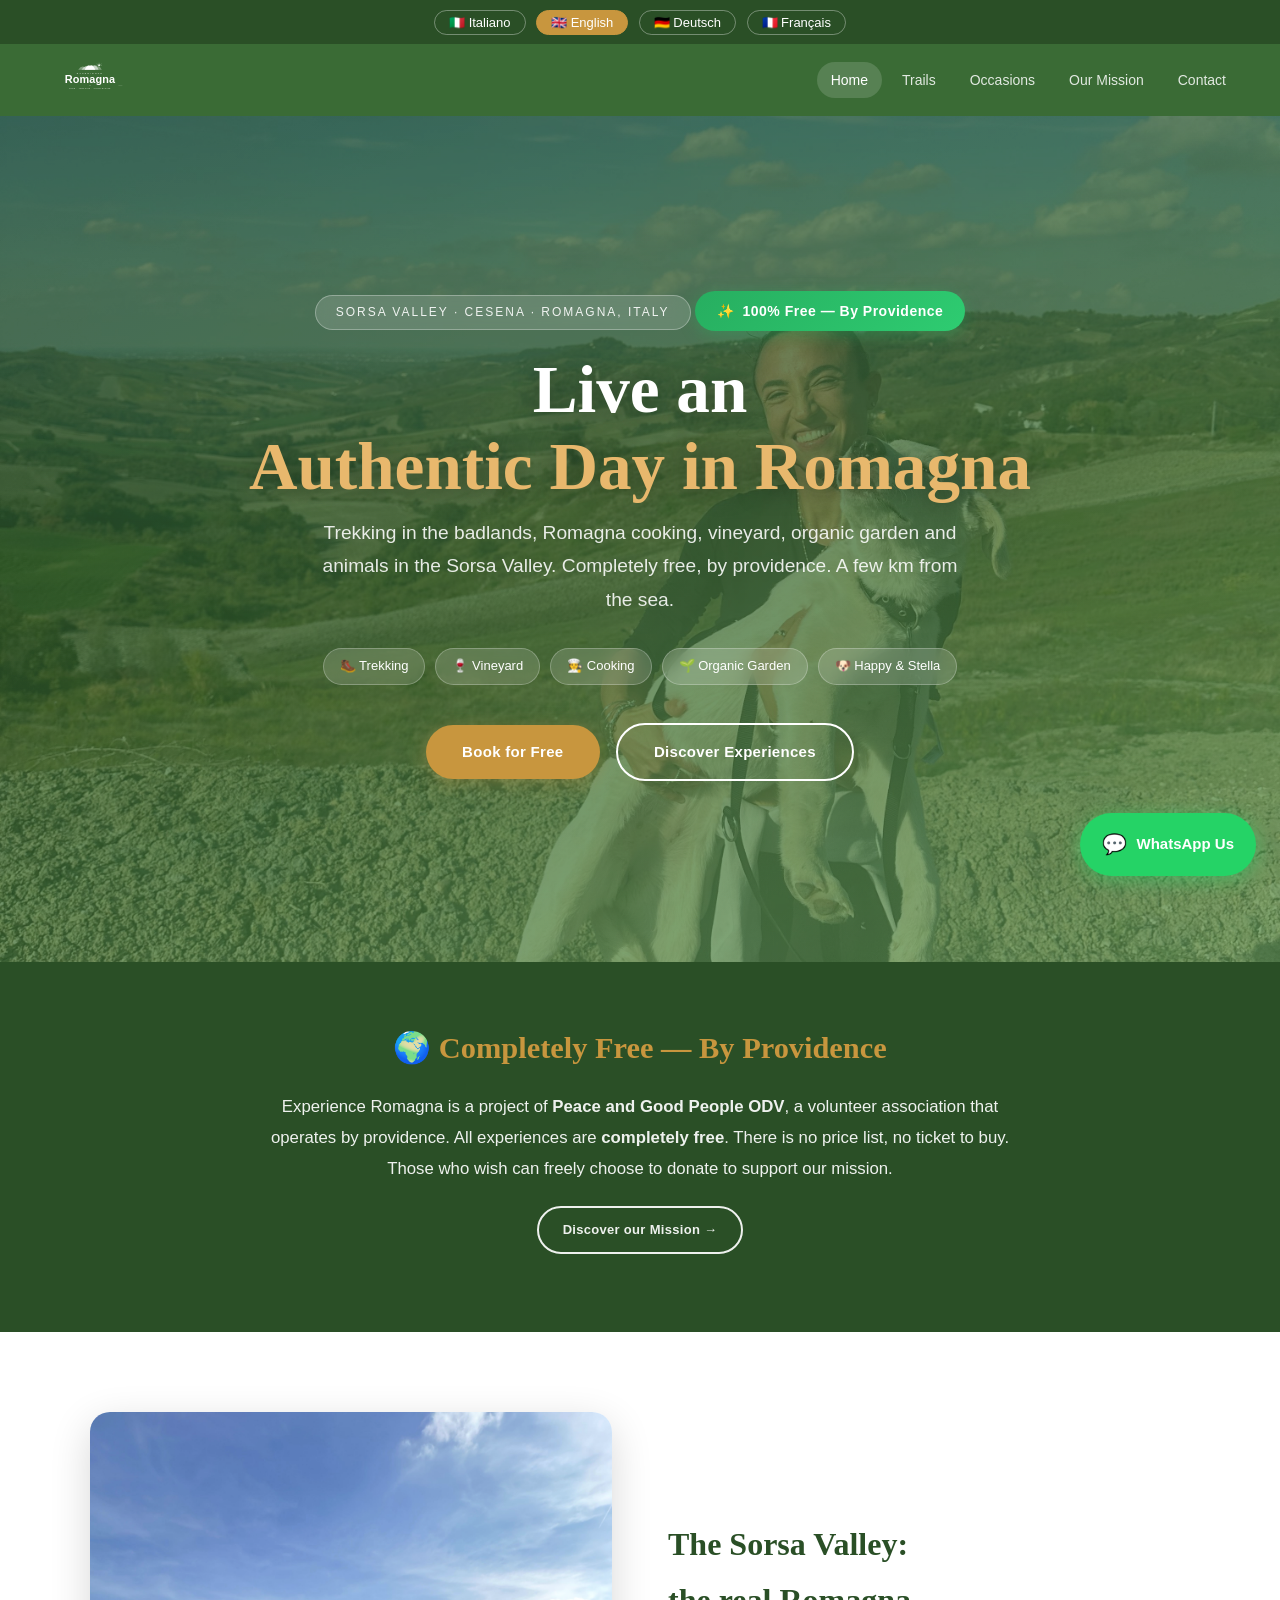
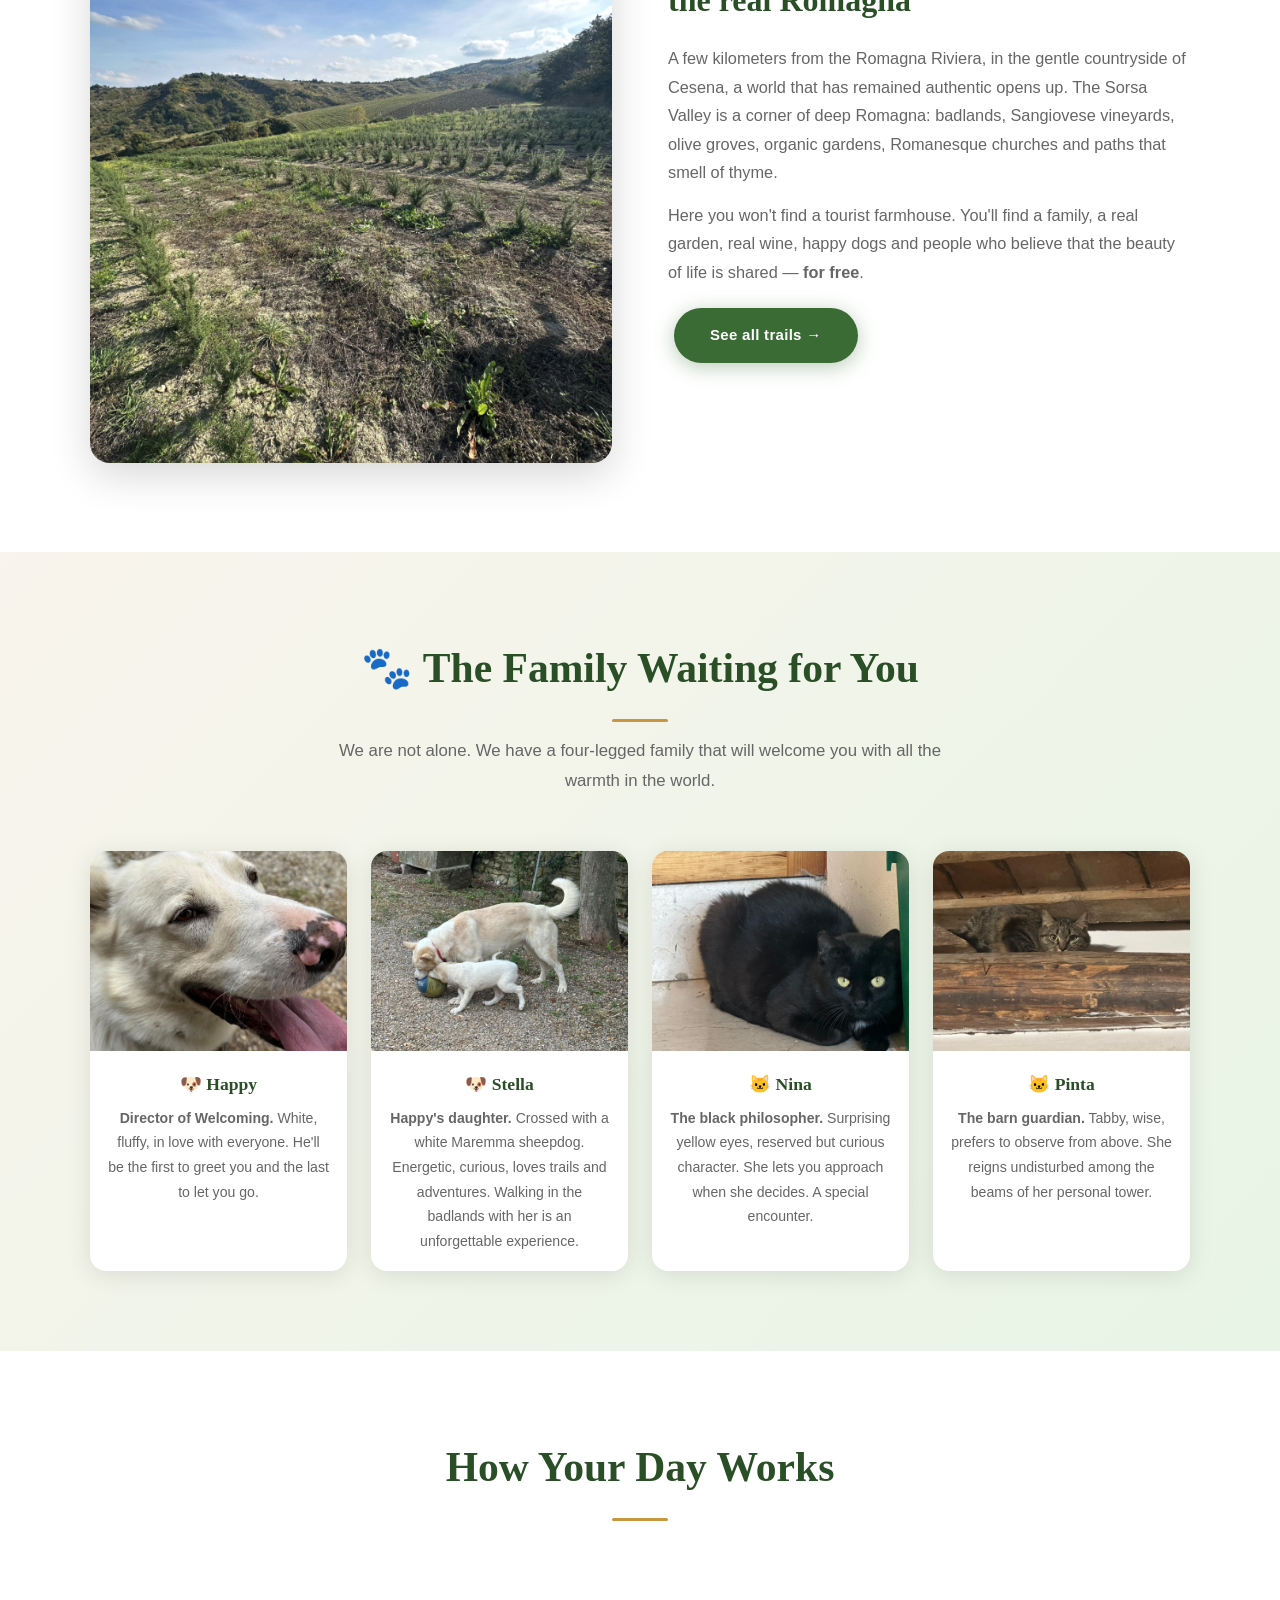
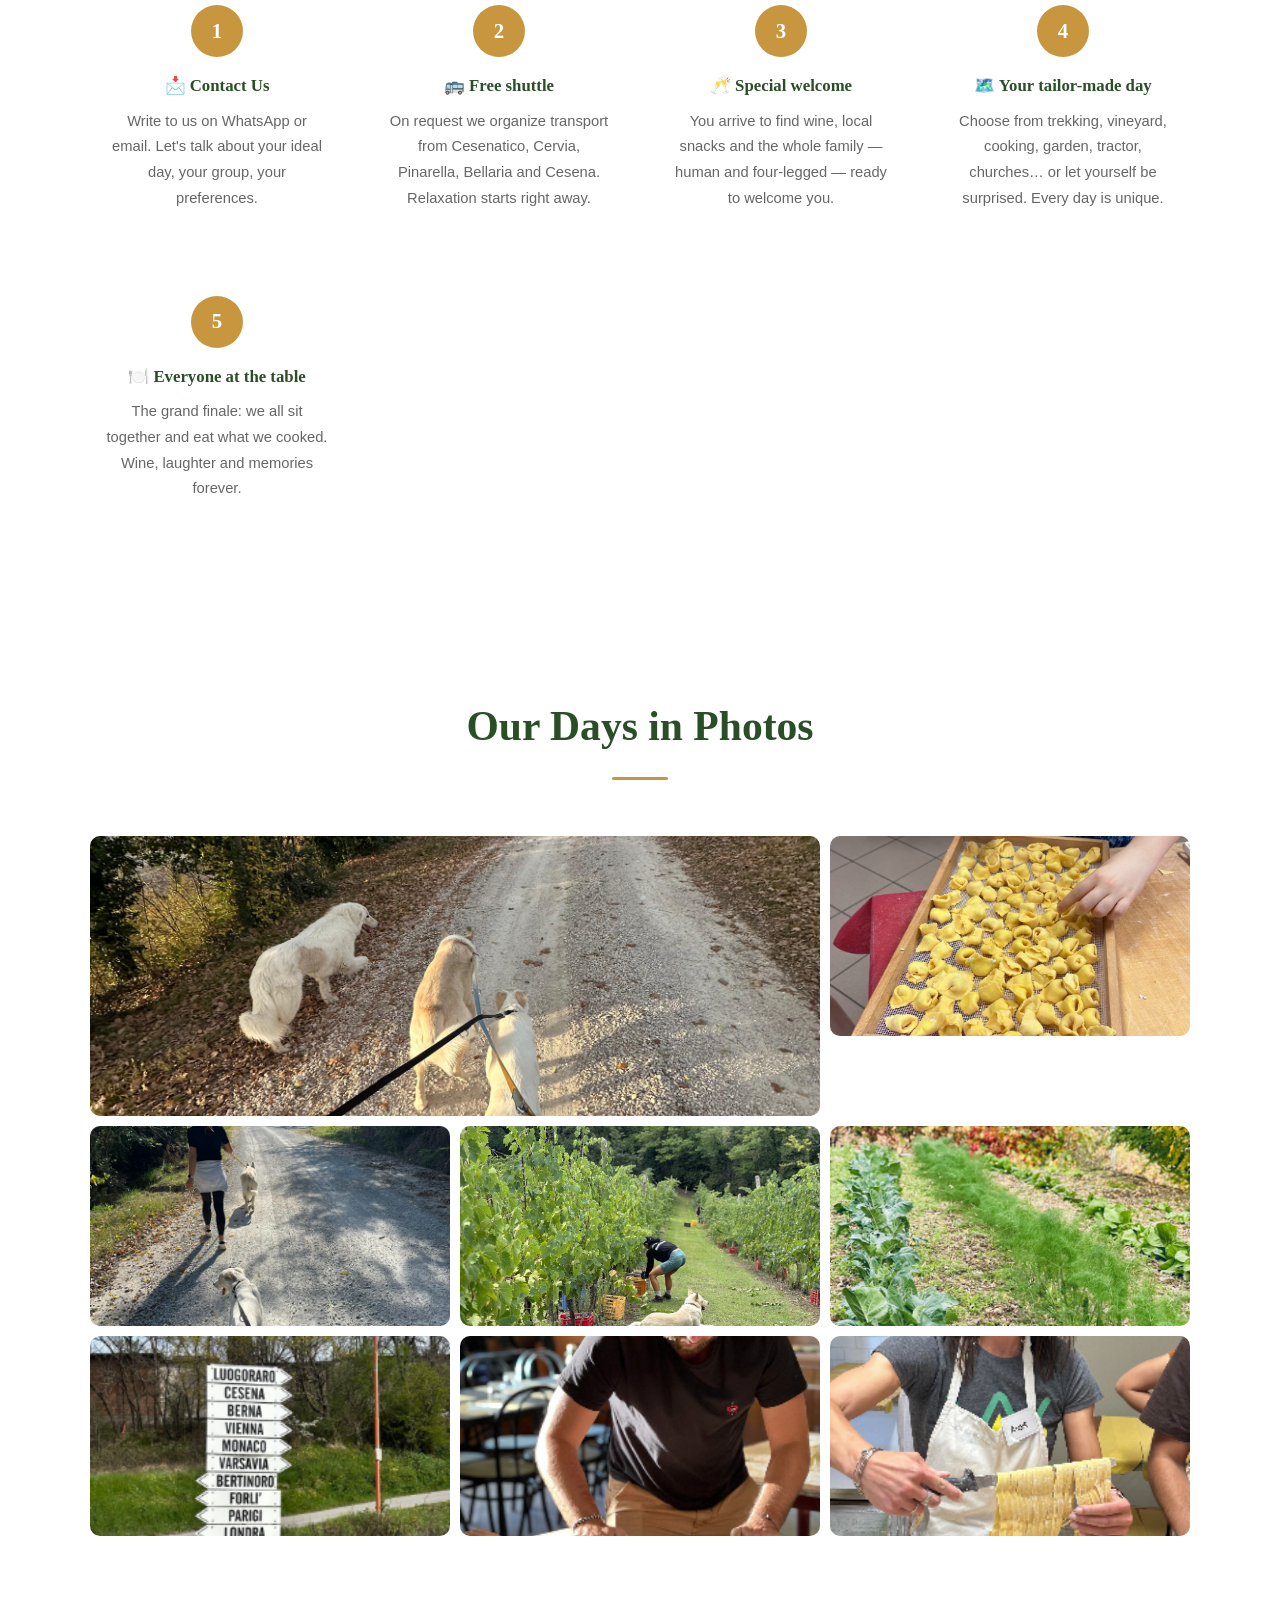
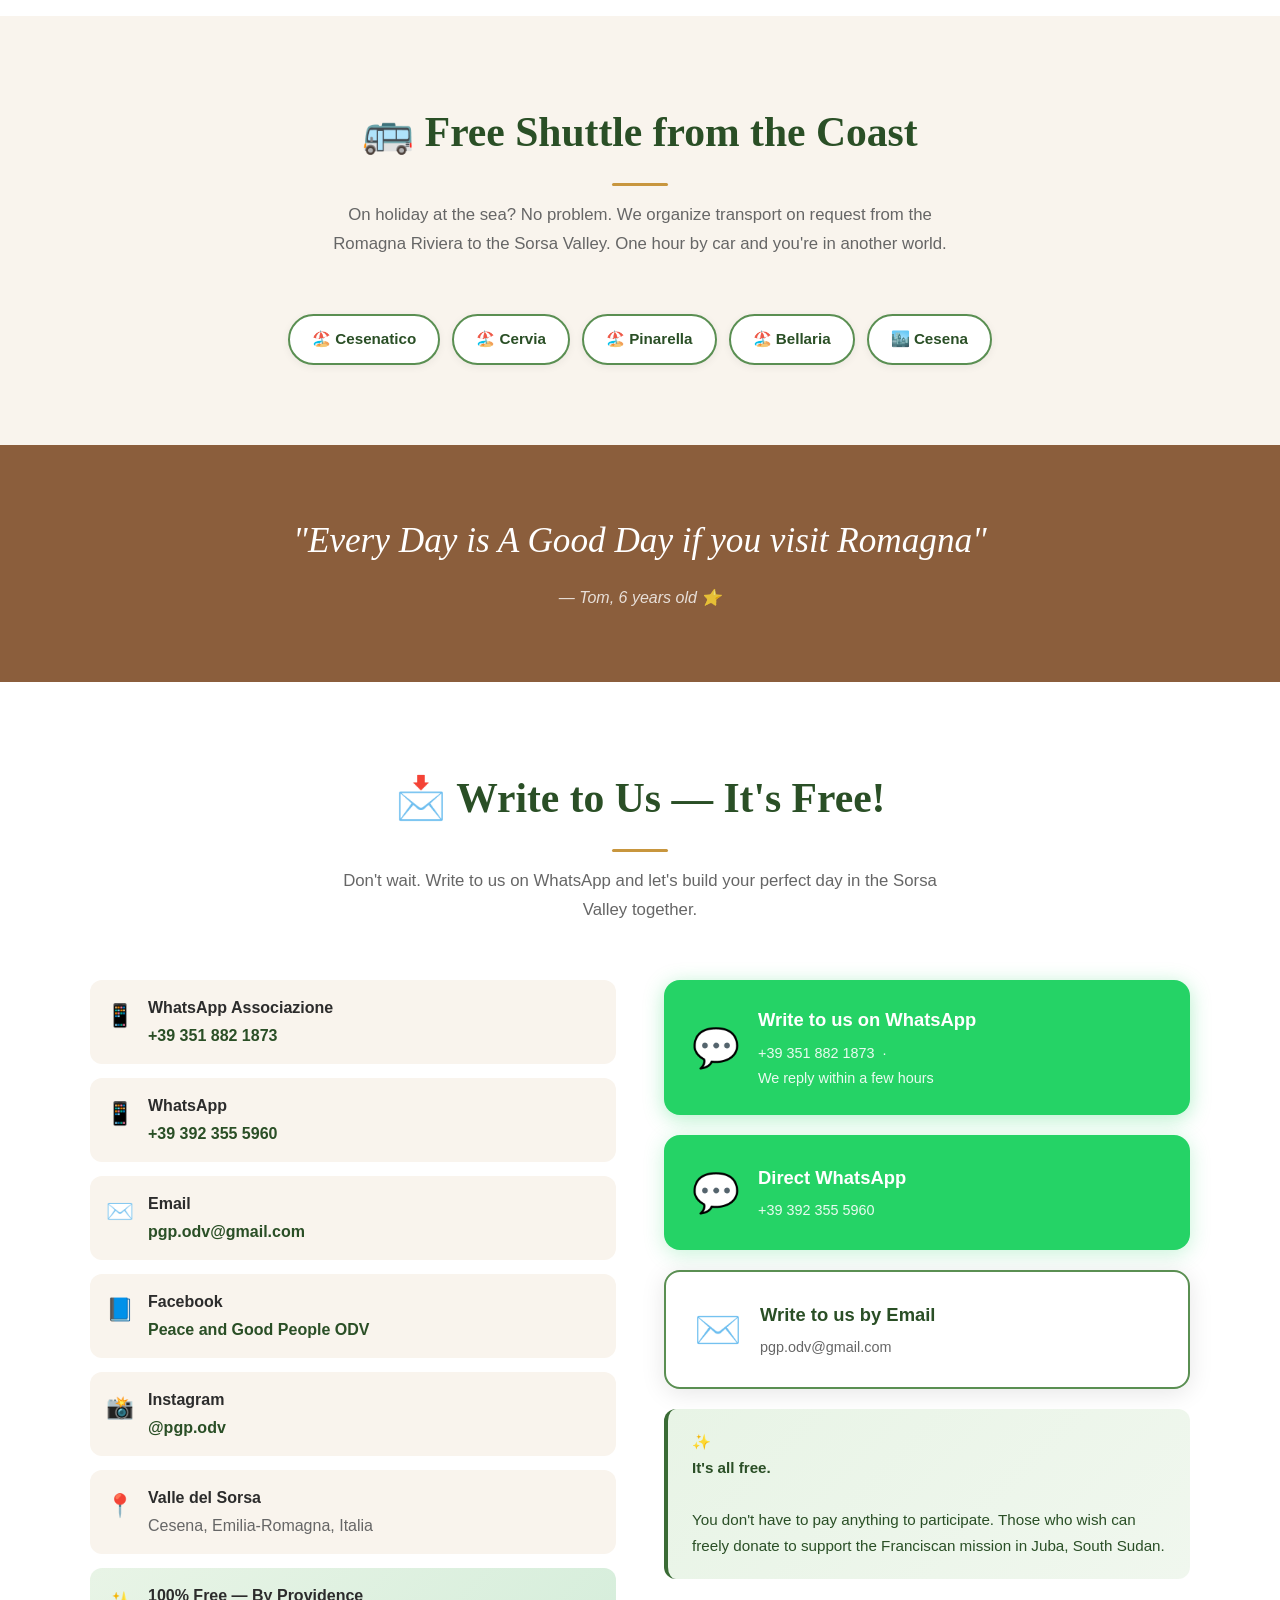
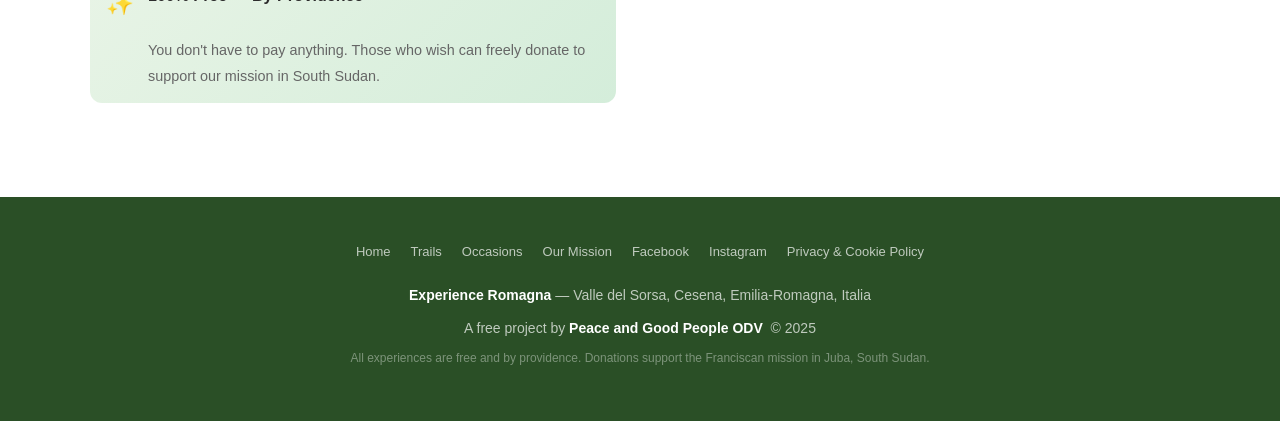
==== commit 4d48e675: "Add files via upload" ====
--- a/index.html
+++ b/index.html
@@ -629,6 +629,7 @@
     <a href="missione.html" class="nav-missione">Missione</a>
     <a href="https://www.facebook.com/share/1J6EupGuLo/" target="_blank" rel="noopener">Facebook</a>
     <a href="https://www.instagram.com/pgp.odv" target="_blank" rel="noopener">Instagram</a>
+    <a href="privacy.html">Privacy &amp; Cookie Policy</a>
   </div>
   <p><strong>Experience Romagna</strong> — Valle del Sorsa, Cesena, Emilia-Romagna, Italia</p>
   <p>
--- a/style.css
+++ b/style.css
@@ -29,7 +29,13 @@
    - cartelli.png          → cartello LuogoRaro
 === FINE PHOTO CONFIG === */
 
-@import url('https://fonts.googleapis.com/css2?family=Playfair+Display:ital,wght@0,400;0,700;1,400&family=Lato:wght@300;400;700&display=swap');
+/* === FONT LOCALI (self-hosted, conformi GDPR — nessuna connessione a Google) === */
+@font-face { font-family:'Lato'; font-style:normal; font-weight:300; font-display:swap; src:url('fonts/lato-latin-300-normal.woff2') format('woff2'); }
+@font-face { font-family:'Lato'; font-style:normal; font-weight:400; font-display:swap; src:url('fonts/lato-latin-400-normal.woff2') format('woff2'); }
+@font-face { font-family:'Lato'; font-style:normal; font-weight:700; font-display:swap; src:url('fonts/lato-latin-700-normal.woff2') format('woff2'); }
+@font-face { font-family:'Playfair Display'; font-style:normal; font-weight:400; font-display:swap; src:url('fonts/playfair-display-latin-400-normal.woff2') format('woff2'); }
+@font-face { font-family:'Playfair Display'; font-style:italic; font-weight:400; font-display:swap; src:url('fonts/playfair-display-latin-400-italic.woff2') format('woff2'); }
+@font-face { font-family:'Playfair Display'; font-style:normal; font-weight:700; font-display:swap; src:url('fonts/playfair-display-latin-700-normal.woff2') format('woff2'); }
 
 :root {
   --green: #3a6b35;
